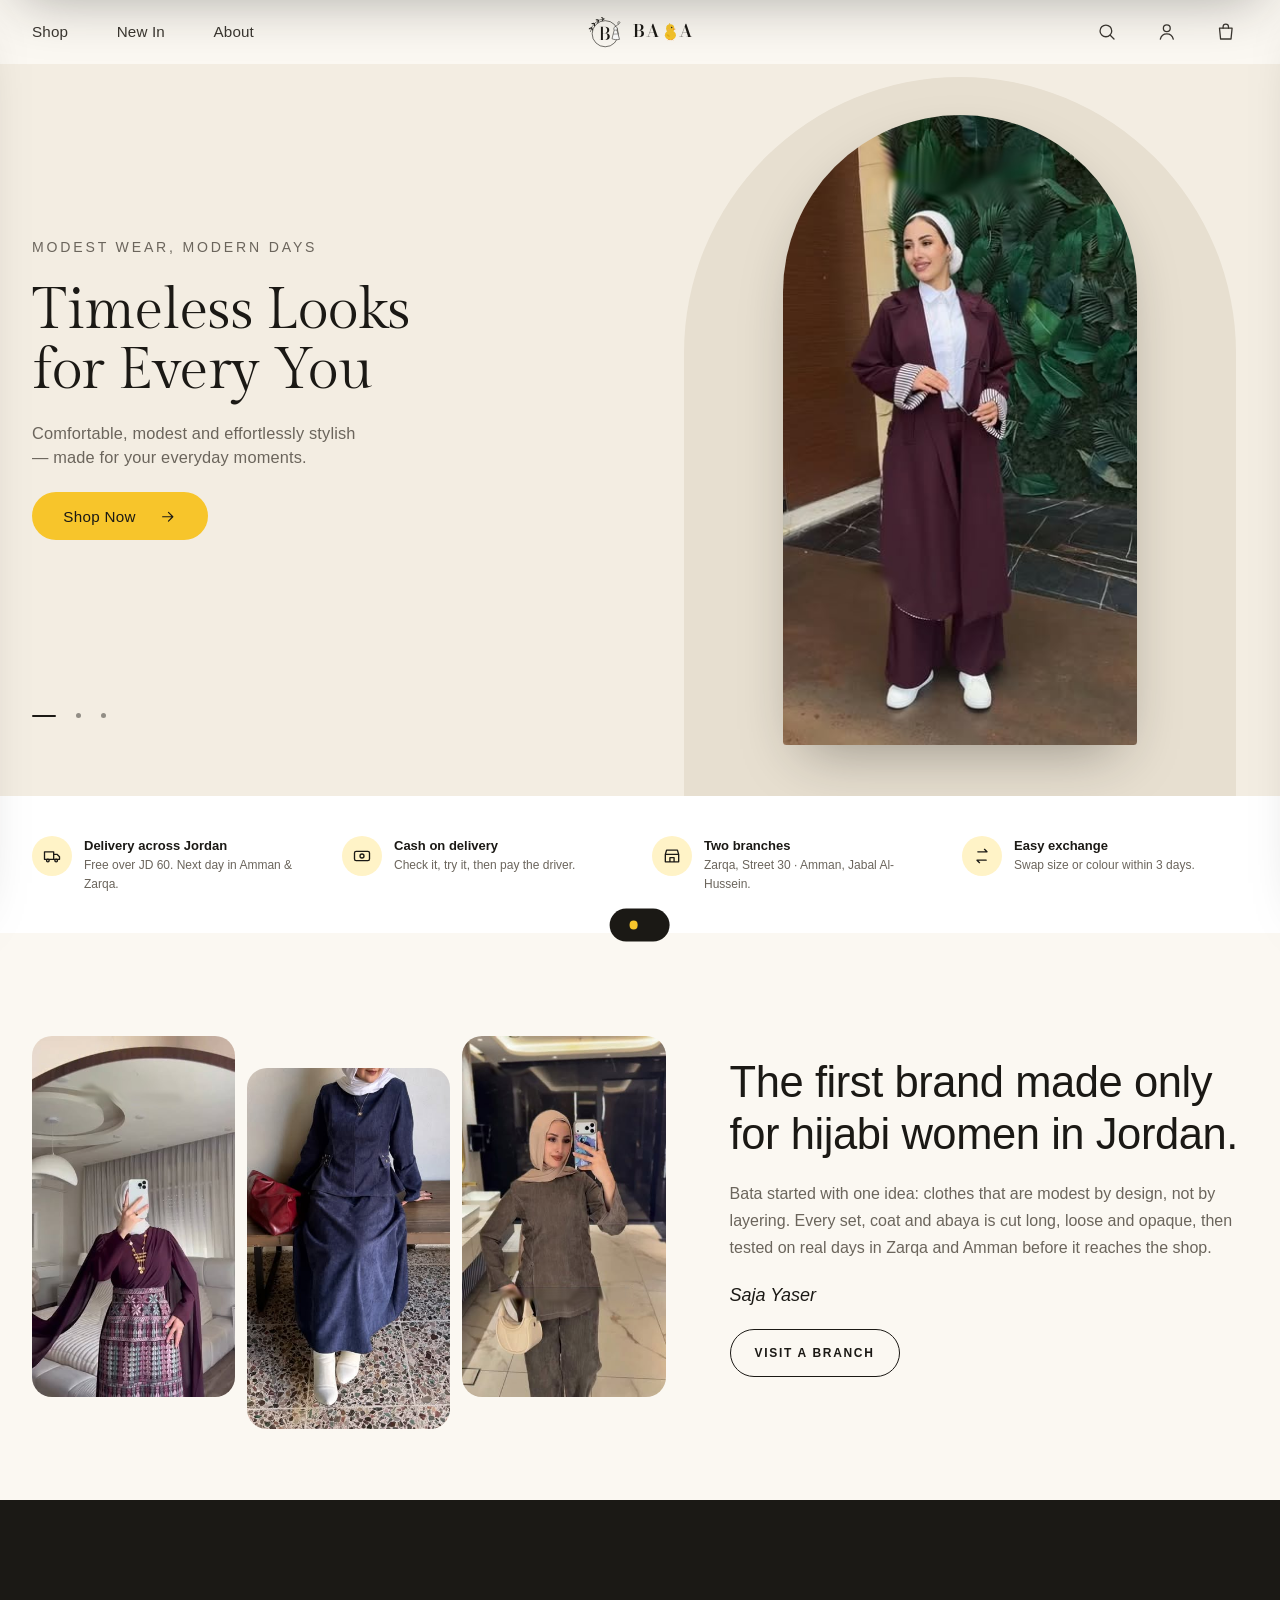
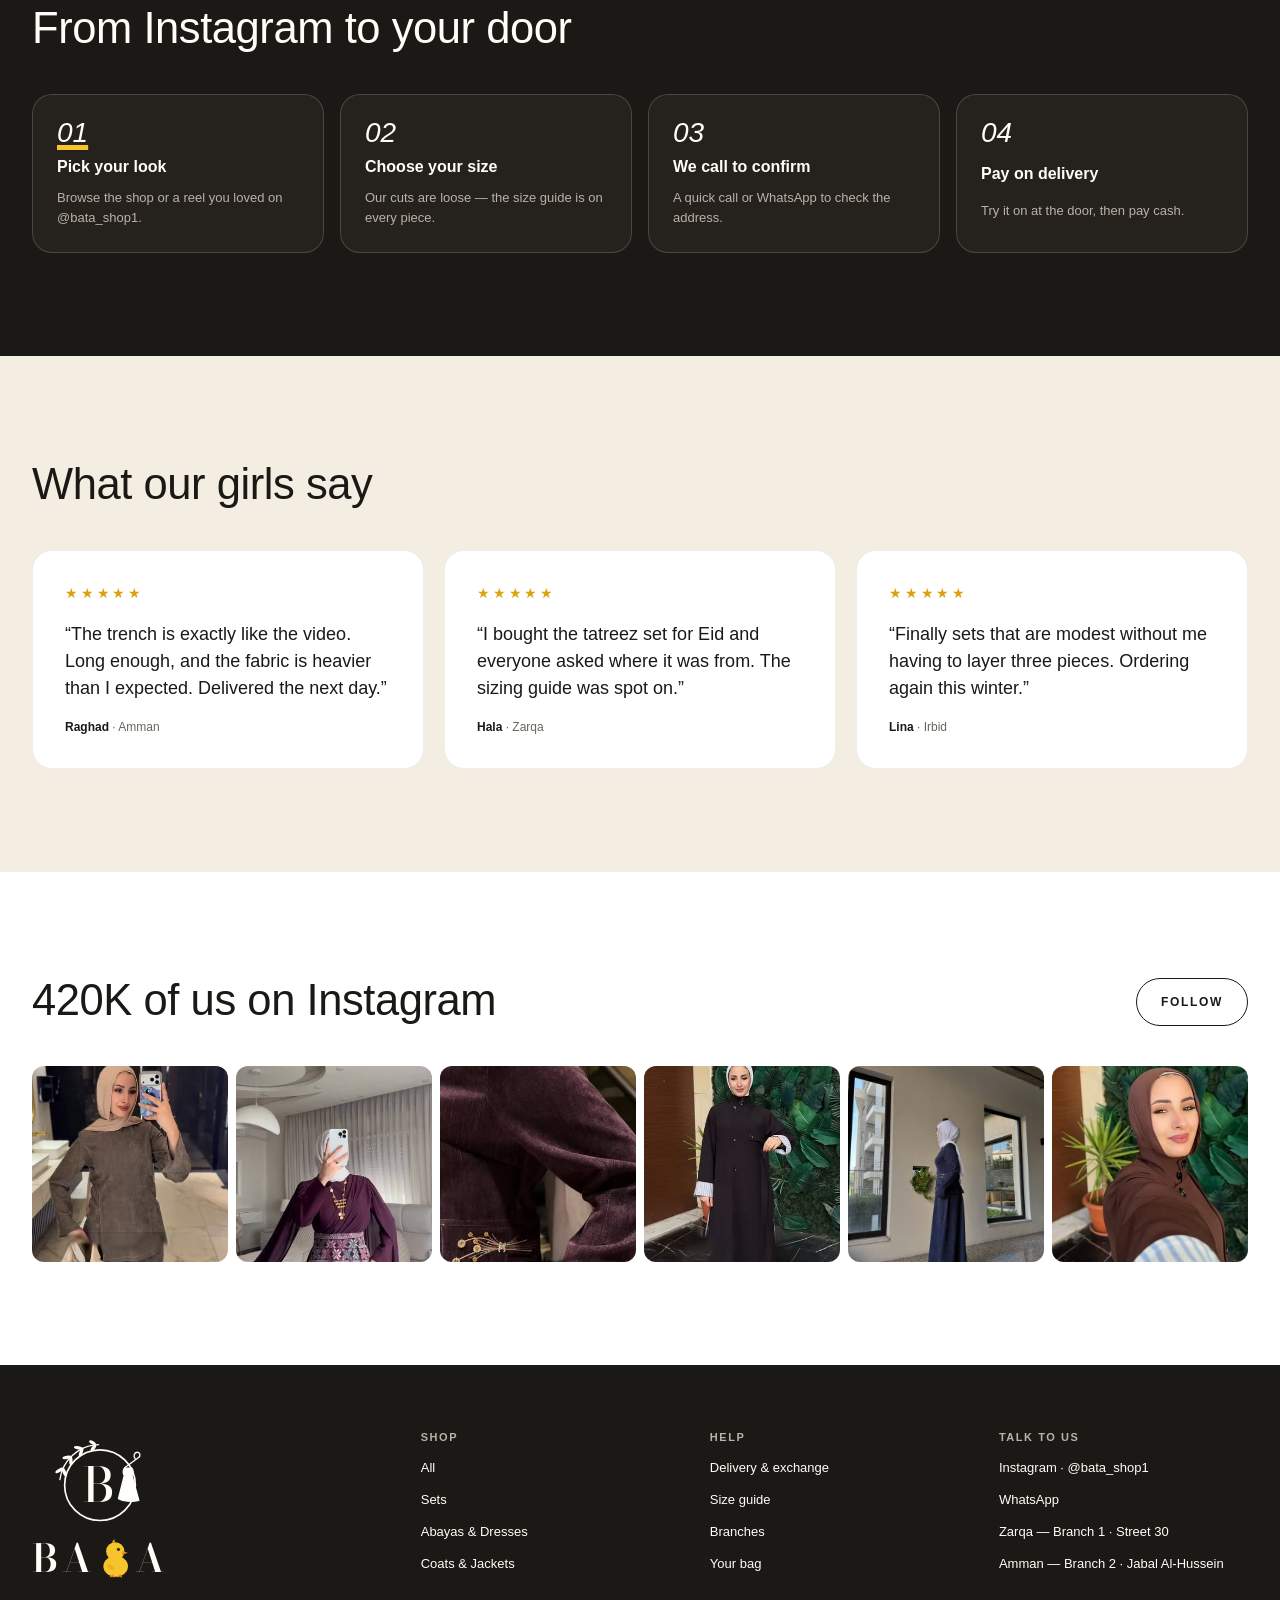
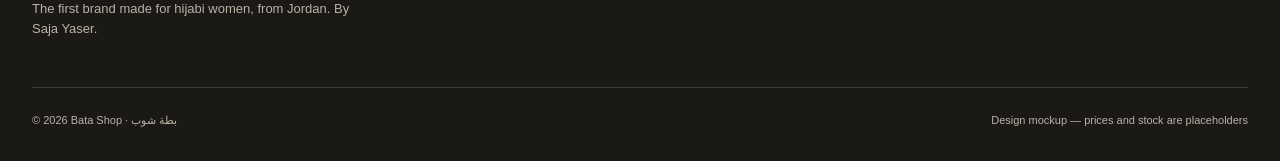
==== index.html @ 6fb64413 "Full-width layout Drop the centred content cap and the wide side padding on the header, hero, trust " ====
<!doctype html>
<html lang="en">
<head>
  <meta charset="utf-8">
  <meta name="viewport" content="width=device-width, initial-scale=1">
  <title>Bata Shop — modest wear for hijabi women</title>
  <meta name="description" content="Bata Shop (بطة شوب) — modest sets, coats and abayas made for hijabi women. Two branches in Zarqa and Amman, delivery across Jordan.">
  <meta name="theme-color" content="#fbf8f2">
  <link rel="icon" href="assets/img/logo-instagram.jpg">
  <link rel="apple-touch-icon" href="assets/img/apple-touch-icon.png">
  <link rel="preconnect" href="https://fonts.googleapis.com">
  <link rel="preconnect" href="https://fonts.gstatic.com" crossorigin>
  <link rel="stylesheet" href="https://fonts.googleapis.com/css2?family=Bodoni+Moda:opsz,wght@6..96,500..600&family=Gilda+Display&display=swap">
  <link rel="stylesheet" href="assets/css/tokens.css?v=17">
  <link rel="stylesheet" href="assets/css/styles.css?v=17">
</head>
<body data-page="home">

  <main id="main">
    <section class="b-hero" aria-roledescription="carousel" aria-label="Featured" data-hero>
      <div class="b-hero__stage">
        <div class="b-hero__arch">
          <div class="b-hero__frame">
            <img class="b-hero__photo is-active" data-photo src="assets/img/products/look-04.jpg" alt="Aubergine suit set with a long blazer and wide trousers" fetchpriority="high">
            <img class="b-hero__photo" data-photo src="assets/img/products/look-10.jpg" alt="Camel trench coat over a white hijab" loading="lazy">
            <img class="b-hero__photo" data-photo src="assets/img/products/look-09.jpg" alt="Black coat with striped cuffs and wide trousers" loading="lazy">
          </div>
        </div>
      </div>
      <div class="b-hero__inner">
        <div class="b-hero__slides">
        <div class="b-hero__slide is-active" data-slide role="group" aria-roledescription="slide" aria-label="1 of 3">
          <p class="b-hero__eyebrow">Modest wear, modern days</p>
          <h1 class="b-hero__title">Timeless Looks<br> for Every You</h1>
          <p class="b-hero__lead">Comfortable, modest and effortlessly stylish<br> — made for your everyday moments.</p>
          <a class="b-hero__cta" href="shop.html">Shop Now <svg class="b-icon" viewBox="0 0 24 24" aria-hidden="true"><path d="M5 12h14M13 6l6 6-6 6"/></svg></a>
        </div>
        <div class="b-hero__slide" data-slide role="group" aria-roledescription="slide" aria-label="2 of 3" aria-hidden="true" inert>
          <p class="b-hero__eyebrow">New this week</p>
          <h2 class="b-hero__title">Coats for the<br> Cooler Days</h2>
          <p class="b-hero__lead">Long trenches and structured coats,<br> cut loose and long over every set.</p>
          <a class="b-hero__cta" href="shop.html?cat=outerwear">Shop Coats <svg class="b-icon" viewBox="0 0 24 24" aria-hidden="true"><path d="M5 12h14M13 6l6 6-6 6"/></svg></a>
        </div>
        <div class="b-hero__slide" data-slide role="group" aria-roledescription="slide" aria-label="3 of 3" aria-hidden="true" inert>
          <p class="b-hero__eyebrow">Zarqa &amp; Amman</p>
          <h2 class="b-hero__title">Try It On<br> in Our Branches</h2>
          <p class="b-hero__lead">Visit us on Street 30 or Jabal Al-Hussein<br> — or order online and pay on delivery.</p>
          <a class="b-hero__cta" href="contact.html">Visit Us <svg class="b-icon" viewBox="0 0 24 24" aria-hidden="true"><path d="M5 12h14M13 6l6 6-6 6"/></svg></a>
        </div>
        </div>
        <div class="b-hero__dots"><button class="b-hero__dot is-active" type="button" data-dot="0" aria-label="Show slide 1" aria-current="true"></button><button class="b-hero__dot" type="button" data-dot="1" aria-label="Show slide 2"></button><button class="b-hero__dot" type="button" data-dot="2" aria-label="Show slide 3"></button></div>
      </div>
    </section>

    <section class="b-trust b-tone--white" aria-label="Why shop with us">
      <div class="b-trust__item"><span class="b-trust__icon"><svg class="b-icon" viewBox="0 0 24 24" aria-hidden="true"><path d="M3 7h11v9H3zM14 10h4l3 3v3h-7"/><circle cx="7" cy="17.5" r="1.6"/><circle cx="17" cy="17.5" r="1.6"/></svg></span><div><p class="b-trust__title">Delivery across Jordan</p><p class="b-trust__text">Free over JD 60. Next day in Amman & Zarqa.</p></div></div>
      <div class="b-trust__item"><span class="b-trust__icon"><svg class="b-icon" viewBox="0 0 24 24" aria-hidden="true"><rect x="3" y="6.5" width="18" height="11" rx="2"/><circle cx="12" cy="12" r="2.4"/></svg></span><div><p class="b-trust__title">Cash on delivery</p><p class="b-trust__text">Check it, try it, then pay the driver.</p></div></div>
      <div class="b-trust__item"><span class="b-trust__icon"><svg class="b-icon" viewBox="0 0 24 24" aria-hidden="true"><path d="M4 10l1.5-5h13L20 10M4 10h16M4 10v9h16v-9M9.5 19v-5h5v5"/></svg></span><div><p class="b-trust__title">Two branches</p><p class="b-trust__text">Zarqa, Street 30 · Amman, Jabal Al-Hussein.</p></div></div>
      <div class="b-trust__item"><span class="b-trust__icon"><svg class="b-icon" viewBox="0 0 24 24" aria-hidden="true"><path d="M7 7h11l-3-3M17 17H6l3 3"/></svg></span><div><p class="b-trust__title">Easy exchange</p><p class="b-trust__text">Swap size or colour within 3 days.</p></div></div>
    </section>

    <section class="b-section b-tone--cream" id="story">
      <div class="b-container b-callout">
        <div class="b-callout__looks">
          <div class="b-callout__look"><img src="assets/img/products/look-03.jpg" alt="Plum tatreez set" loading="lazy"></div>
          <div class="b-callout__look"><img src="assets/img/products/look-08.jpg" alt="Indigo denim set" loading="lazy"></div>
          <div class="b-callout__look"><img src="assets/img/products/look-12.jpg" alt="Taupe corduroy co-ord" loading="lazy"></div>
        </div>
        <div class="b-callout__copy">
          <h2 class="b-title">The first brand made only for hijabi women in Jordan.</h2>
          <p class="b-callout__body">Bata started with one idea: clothes that are modest by design, not by layering. Every set, coat and abaya is cut long, loose and opaque, then tested on real days in Zarqa and Amman before it reaches the shop.</p>
          <p class="b-callout__sign">Saja Yaser</p>
          <a class="b-btn b-btn--ghost" href="contact.html" style="justify-self:start">Visit a branch</a>
        </div>
      </div>
    </section>

    <section class="b-section b-tone--ink" id="order">
      <div class="b-container">
        <div class="b-section-head"><div class="b-section-head__copy"><h2 class="b-title">From Instagram to your door</h2></div></div>
        <ol class="b-steps">
          <li class="b-step"><span class="b-step__title">Pick your look</span><span class="b-step__text">Browse the shop or a reel you loved on @bata_shop1.</span></li>
          <li class="b-step"><span class="b-step__title">Choose your size</span><span class="b-step__text">Our cuts are loose — the size guide is on every piece.</span></li>
          <li class="b-step"><span class="b-step__title">We call to confirm</span><span class="b-step__text">A quick call or WhatsApp to check the address.</span></li>
          <li class="b-step"><span class="b-step__title">Pay on delivery</span><span class="b-step__text">Try it on at the door, then pay cash.</span></li>
        </ol>
      </div>
    </section>

    <section class="b-section b-tone--sand">
      <div class="b-container">
        <div class="b-section-head"><div class="b-section-head__copy"><h2 class="b-title">What our girls say</h2></div></div>
        <div class="b-reviews" data-reviews></div>
      </div>
    </section>

    <section class="b-section b-tone--white">
      <div class="b-container">
        <div class="b-section-head">
          <div class="b-section-head__copy"><h2 class="b-title">420K of us on Instagram</h2></div>
          <a class="b-btn b-btn--ghost" href="https://www.instagram.com/bata_shop1/" target="_blank" rel="noopener">Follow</a>
        </div>
        <div class="b-gram" data-gram></div>
      </div>
    </section>
  </main>

  <script src="assets/js/catalog.js?v=17"></script>
  <script src="assets/js/app.js?v=17"></script>
</body>
</html>
---- assets/css/tokens.css ----
/*
  Bata Shop — design tokens.

  The only file with raw values. Palette taken from the logo: black type on white,
  with the yellow duckling as the one accent. Used 60 / 30 / 10:
  white & warm cream surfaces (60), logo black for type, buttons and brand (30),
  duckling yellow for small accents — badges, the cart count, underlines (10).
*/
:root {
  /* ---------- Color: neutrals ---------- */
  --color-white: #ffffff;
  --color-ink: #1b1915;          /* logo black */
  --color-ink-soft: #3b3731;
  --color-ink-muted: #6b655c;
  --color-on-ink: #fffdf7;

  /* ---------- Color: brand ---------- */
  --color-duck: #f7c52b;         /* the duckling */
  --color-duck-deep: #d9a40c;
  --color-duck-soft: #fff3c7;
  --color-duck-wash: #fffaea;

  /* ---------- Color: surfaces ---------- */
  --color-surface: #ffffff;
  --color-cream: #fbf8f2;
  --color-sand: #f3ede2;
  --color-sand-deep: #e7dfd0;
  --color-scrim: rgb(27 25 21 / 0.45);
  --gradient-glass: linear-gradient(180deg, rgb(255 255 255 / 0.72) 0%, rgb(255 255 255 / 0.52) 100%);
  --color-glass-edge: rgb(255 255 255 / 0.7);

  /* ---------- Color: black bands (the 30), light text on logo black ---------- */
  --dark-bg: #1b1915;
  --dark-ink: #fffdf7;
  --dark-ink-soft: #e9e4da;
  --dark-ink-muted: #b9b2a6;
  --dark-raised: #25221d;
  --dark-line: rgb(255 253 247 / 0.16);
  --dark-line-faint: rgb(255 253 247 / 0.1);
  --dark-line-strong: rgb(255 253 247 / 0.28);

  /* ---------- Color: lines ---------- */
  --color-line: rgb(27 25 21 / 0.12);
  --color-line-faint: rgb(27 25 21 / 0.07);
  --color-line-strong: rgb(27 25 21 / 0.22);

  /* ---------- Color: status ---------- */
  --color-success: #2f6b45;
  --color-danger: #a33a2c;

  /* ---------- Color: shade swatches ---------- */
  --color-shade-beige: #cdb796;
  --color-shade-plum: #5b2740;
  --color-shade-navy: #26304d;
  --color-shade-brown: #5c3a28;
  --color-shade-black: #1d1b1a;
  --color-shade-taupe: #6f6459;

  /* ---------- Typography ---------- */
  --font-body: "Helvetica Neue", Helvetica, Arial, sans-serif;
  --font-display: "Helvetica Neue", Helvetica, Arial, sans-serif;
  --font-logo: "Bodoni Moda", "Didot", Georgia, serif; /* logo lettering only */
  --font-serif: "Gilda Display", "Didot", Georgia, serif; /* hero headline */

  --text-2xs: 0.625rem;
  --text-xs: 0.6875rem;
  --text-sm: 0.75rem;
  --text-md: 0.8125rem;
  --text-base: 0.875rem;
  --text-lg: 1rem;
  --text-xl: 1.125rem;
  --text-2xl: 1.375rem;
  --text-3xl: 1.75rem;
  --text-page: clamp(1.875rem, 3.4vw, 2.75rem);
  --text-hero: clamp(2.75rem, 6.2vw, 5.5rem);

  --tracking-wide: 0.04em;
  --tracking-label: 0.14em;
  --tracking-eyebrow: 0.32em;
  --tracking-brand: 0.12em;

  --leading-tight: 1.05;
  --leading-heading: 1.2;
  --leading-normal: 1.55;
  --leading-relaxed: 1.7;

  /* ---------- Spacing & layout ---------- */
  --space-1: 0.25rem;
  --space-2: 0.5rem;
  --space-3: 0.75rem;
  --space-4: 1rem;
  --space-5: 1.25rem;
  --space-6: 1.5rem;
  --space-8: 2rem;
  --space-10: 2.5rem;
  --space-12: 3rem;
  --space-16: 4rem;
  --space-20: 5rem;
  --gutter: clamp(1rem, 2.5vw, 2.5rem); /* the only side gap: sections run full width */
  --section: clamp(3.5rem, 8vw, 7rem);
  --header-h: clamp(3.75rem, 5vw, 4.5rem);
  --header-float: 0.625rem;

  --container-narrow: 56rem;
  --container-copy: 34rem;
  --drawer-w: 26rem;

  /* ---------- Shape ---------- */
  --radius-sm: 0.375rem;
  --radius-md: 0.75rem;
  --radius-lg: 1.25rem;
  --radius-xl: 1.75rem;
  --radius-arch: 999px 999px 1.25rem 1.25rem;
  --radius-full: 999px;
  --border-thin: 1px;
  --border-thick: 2px;

  /* ---------- Elevation ---------- */
  --shadow-glass: 0 10px 34px -14px rgb(27 25 21 / 0.22), inset 0 1px 0 rgb(255 255 255 / 0.8);
  --shadow-card: 0 18px 40px -24px rgb(27 25 21 / 0.35);
  --shadow-float: 0 24px 60px -20px rgb(27 25 21 / 0.4);
  --blur-glass: 18px;

  /* ---------- Motion ---------- */
  --duration-fast: 150ms;
  --duration-base: 240ms;
  --duration-slow: 520ms;
  --ease-out: cubic-bezier(0.22, 1, 0.36, 1);

  /* ---------- Layers ---------- */
  --z-header: 40;
  --z-drawer: 60;
  --z-toast: 80;
}
---- assets/css/styles.css ----
/*
  Bata Shop — components. Every value comes from tokens.css.
  Class names are prefixed `b-`; state is carried by `is-*` classes or `hidden`.
*/

/* ========== Base ========== */
*,
*::before,
*::after {
  box-sizing: border-box;
}

html {
  -webkit-text-size-adjust: 100%;
  scroll-behavior: smooth;
}

body {
  margin: 0;
  min-height: 100vh;
  display: flex;
  flex-direction: column;
  font-family: var(--font-body);
  font-size: var(--text-base);
  line-height: var(--leading-normal);
  color: var(--color-ink);
  background: var(--color-cream);
  -webkit-font-smoothing: antialiased;
}

body.is-locked {
  overflow: hidden;
}

main {
  flex: 1;
}

img {
  display: block;
  max-width: 100%;
}

a {
  color: inherit;
  text-decoration: none;
}

button,
input,
select,
textarea {
  font: inherit;
  color: inherit;
}

button {
  cursor: pointer;
  background: none;
  border: 0;
  padding: 0;
}

h1,
h2,
h3,
p,
figure,
blockquote {
  margin: 0;
}

ul,
ol {
  margin: 0;
  padding: 0;
  list-style: none;
}

::selection {
  background: var(--color-duck-soft);
}

:focus-visible {
  outline: var(--border-thick) solid var(--color-ink);
  outline-offset: 3px;
  border-radius: var(--radius-sm);
}

[hidden] {
  display: none !important;
}

.b-sr {
  position: absolute;
  width: 1px;
  height: 1px;
  overflow: hidden;
  clip: rect(0 0 0 0);
  white-space: nowrap;
}

.b-skip {
  position: absolute;
  left: var(--space-4);
  top: -4rem;
  z-index: var(--z-toast);
  padding: var(--space-2) var(--space-4);
  background: var(--color-ink);
  color: var(--color-on-ink);
  border-radius: var(--radius-full);
}

.b-skip:focus {
  top: var(--space-4);
}

.b-container {
  width: 100%;
  padding-inline: var(--gutter);
}

.b-section {
  padding-block: var(--section);
}

.b-title {
  font-family: var(--font-display);
  font-size: var(--text-page);
  font-weight: 500;
  line-height: var(--leading-heading);
  letter-spacing: -0.01em;
}

.b-section-head {
  display: flex;
  flex-wrap: wrap;
  align-items: end;
  justify-content: space-between;
  gap: var(--space-4);
  margin-bottom: var(--space-10);
}

.b-section-head__copy {
  display: grid;
  gap: var(--space-3);
}

/* ========== Buttons ========== */
.b-btn {
  display: inline-flex;
  align-items: center;
  justify-content: center;
  gap: var(--space-2);
  min-height: 3rem;
  padding: 0 var(--space-6);
  border: var(--border-thin) solid var(--color-ink);
  border-radius: var(--radius-full);
  font-size: var(--text-sm);
  font-weight: 600;
  letter-spacing: var(--tracking-label);
  text-transform: uppercase;
  transition: background var(--duration-base), color var(--duration-base), transform var(--duration-fast);
}

.b-btn:active {
  transform: translateY(1px);
}

.b-btn--primary {
  background: var(--color-ink);
  color: var(--color-on-ink);
}

.b-btn--primary:hover {
  background: var(--color-ink-soft);
}

.b-btn--ghost {
  background: transparent;
  color: var(--color-ink);
}

.b-btn--ghost:hover {
  background: var(--color-ink);
  color: var(--color-on-ink);
}

.b-btn--duck {
  background: var(--color-duck);
  border-color: var(--color-duck);
  color: var(--color-ink);
}

.b-btn--duck:hover {
  background: var(--color-duck-deep);
  border-color: var(--color-duck-deep);
}

.b-btn--block {
  width: 100%;
}

.b-btn[disabled] {
  opacity: 0.45;
  cursor: not-allowed;
}

.b-icon-btn {
  position: relative;
  display: inline-grid;
  place-items: center;
  width: 2.75rem;
  height: 2.75rem;
  border-radius: var(--radius-full);
  color: var(--color-ink);
  transition: background var(--duration-base);
}

.b-icon-btn:hover {
  background: rgb(27 25 21 / 0.06);
}

.b-icon {
  width: 1.25rem;
  height: 1.25rem;
  fill: none;
  stroke: currentColor;
  stroke-width: 1.6;
  stroke-linecap: round;
  stroke-linejoin: round;
}

.b-count {
  position: absolute;
  top: 0.2rem;
  right: 0.15rem;
  min-width: 1.15rem;
  height: 1.15rem;
  padding: 0 0.3rem;
  display: grid;
  place-items: center;
  border-radius: var(--radius-full);
  background: var(--color-duck);
  color: var(--color-ink);
  font-size: var(--text-2xs);
  font-weight: 700;
  line-height: 1;
}

.b-count[data-count="0"] {
  display: none;
}

.b-text-link {
  font-size: var(--text-sm);
  font-weight: 600;
  letter-spacing: var(--tracking-label);
  text-transform: uppercase;
  background: linear-gradient(var(--color-duck), var(--color-duck)) 0 100% / 100% 0.35em no-repeat;
  transition: background-size var(--duration-base);
}

.b-text-link:hover {
  background-size: 100% 100%;
}

.b-badge {
  display: inline-flex;
  align-items: center;
  padding: 0.3rem 0.65rem;
  border-radius: var(--radius-full);
  background: var(--color-white);
  font-size: var(--text-2xs);
  font-weight: 700;
  letter-spacing: var(--tracking-label);
  text-transform: uppercase;
}

.b-badge--duck {
  background: var(--color-duck);
}

/* ========== Logo ========== */

.b-brand__duck {
  width: 0.95em;
  height: 1.1em;
  margin-inline: 0.04em;
}

/* Full stacked logo (footer, about) */
.b-logo-full {
  display: grid;
  justify-items: center;
  gap: var(--space-1);
  color: var(--color-ink);
}

.b-logo-full__mark {
  width: 6.5rem;
  height: 6.5rem;
}

.b-logo-full__name {
  display: inline-flex;
  align-items: center;
  font-family: var(--font-logo);
  font-size: 2.4rem;
  font-weight: 600;
  letter-spacing: var(--tracking-brand);
  line-height: 1;
}

/* ========== Header: nav left, logo centred, tools right ========== */
.b-header {
  position: sticky;
  top: 0;
  z-index: var(--z-header);
  height: var(--header-h);
  background: var(--color-cream);
}

.b-header__bar {
  display: grid;
  grid-template-columns: 1fr auto 1fr;
  align-items: center;
  height: 100%;
  padding-inline: var(--gutter);
}

.b-header__menu {
  justify-self: start;
}

.b-header__nav {
  display: none;
}

.b-header__link {
  position: relative;
  padding-block: var(--space-2);
  font-size: clamp(0.95rem, 1.1vw, 1.0625rem);
  letter-spacing: 0.01em;
  color: var(--color-ink-soft);
}

.b-header__link::after {
  content: "";
  position: absolute;
  inset: auto 0 0;
  height: var(--border-thin);
  background: currentColor;
  transform: scaleX(0);
  transform-origin: left;
  transition: transform var(--duration-base) var(--ease-out);
}

.b-header__link:hover::after,
.b-header__link[aria-current="page"]::after {
  transform: scaleX(1);
}

.b-header__logo {
  justify-self: center;
  border-radius: var(--radius-md);
}

.b-header__tools {
  display: flex;
  align-items: center;
  justify-self: end;
  gap: clamp(0rem, 1.2vw, 1.25rem);
  color: var(--color-ink-soft);
}

.b-header__tools .b-icon-btn {
  color: inherit;
}

.b-header__tools .b-icon {
  width: 1.35rem;
  height: 1.35rem;
  stroke-width: 1.45;
}

.b-header__account {
  display: none;
}

/* Their logo, centred: monogram beside the wordmark so the bar stays slim */
.b-header__logo .b-logo-full,
.b-menu-logo .b-logo-full {
  grid-auto-flow: column;
  align-items: center;
  gap: var(--space-2);
}

.b-header__logo .b-logo-full__mark {
  width: clamp(2.25rem, 3vw, 2.75rem);
  height: clamp(2.25rem, 3vw, 2.75rem);
}

.b-header__logo .b-logo-full__name {
  font-size: clamp(1rem, 1.35vw, 1.25rem);
}

.b-menu-logo .b-logo-full__mark {
  width: 2.25rem;
  height: 2.25rem;
}

.b-menu-logo .b-logo-full__name {
  font-size: 1rem;
}

@media (min-width: 30rem) {
  .b-header__account {
    display: inline-grid;
  }
}

@media (min-width: 64rem) {
  .b-header__menu {
    display: none;
  }

  .b-header__nav {
    display: flex;
    justify-self: start;
    gap: clamp(2rem, 3.8vw, 3.75rem);
  }
}

/* ========== Drawers & dialogs ========== */
.b-scrim {
  position: fixed;
  inset: 0;
  z-index: var(--z-drawer);
  background: var(--color-scrim);
  opacity: 0;
  pointer-events: none;
  transition: opacity var(--duration-base);
}

.b-scrim.is-open {
  opacity: 1;
  pointer-events: auto;
}

.b-drawer {
  position: fixed;
  top: 0;
  bottom: 0;
  right: 0;
  z-index: var(--z-drawer);
  display: flex;
  flex-direction: column;
  width: min(var(--drawer-w), 100%);
  background: var(--color-surface);
  box-shadow: var(--shadow-float);
  transform: translateX(105%);
  transition: transform var(--duration-slow) var(--ease-out);
}

.b-drawer--left {
  right: auto;
  left: 0;
  transform: translateX(-105%);
}

.b-drawer.is-open {
  transform: none;
}

.b-drawer__head {
  display: flex;
  align-items: center;
  justify-content: space-between;
  padding: var(--space-4) var(--space-5);
  border-bottom: var(--border-thin) solid var(--color-line);
}

.b-drawer__title {
  font-family: var(--font-display);
  font-size: var(--text-xl);
  font-weight: 500;
}

.b-drawer__body {
  flex: 1;
  overflow-y: auto;
  padding: var(--space-5);
}

.b-drawer__foot {
  display: grid;
  gap: var(--space-3);
  padding: var(--space-5);
  border-top: var(--border-thin) solid var(--color-line);
  background: var(--color-cream);
}

.b-menu-links {
  display: grid;
  gap: var(--space-1);
}

.b-menu-links a {
  display: flex;
  justify-content: space-between;
  align-items: center;
  padding: var(--space-4) 0;
  border-bottom: var(--border-thin) solid var(--color-line-faint);
  font-family: var(--font-display);
  font-size: var(--text-2xl);
}

.b-menu-links a[aria-current="page"] {
  text-decoration: underline;
  text-decoration-color: var(--color-duck);
  text-decoration-thickness: 0.2em;
  text-underline-offset: 0.2em;
}

.b-search {
  position: fixed;
  inset: 0 0 auto;
  z-index: var(--z-drawer);
  padding: var(--space-6) var(--gutter) var(--space-8);
  background: var(--color-surface);
  box-shadow: var(--shadow-float);
  transform: translateY(-105%);
  transition: transform var(--duration-slow) var(--ease-out);
}

.b-search.is-open {
  transform: none;
}

.b-search__inner {
  max-width: var(--container-narrow);
  margin-inline: auto;
  display: grid;
  gap: var(--space-5);
}

.b-search__row {
  display: flex;
  align-items: center;
  gap: var(--space-3);
  border-bottom: var(--border-thick) solid var(--color-ink);
}

.b-search__input {
  flex: 1;
  min-width: 0;
  padding: var(--space-3) 0;
  border: 0;
  background: transparent;
  font-family: var(--font-display);
  font-size: var(--text-2xl);
  outline: none;
}

.b-search__results {
  display: grid;
  gap: var(--space-2);
}

.b-search__hit {
  display: flex;
  align-items: center;
  gap: var(--space-3);
  padding: var(--space-2);
  border-radius: var(--radius-md);
}

.b-search__hit:hover {
  background: var(--color-cream);
}

.b-search__hit img {
  width: 3rem;
  height: 4rem;
  object-fit: cover;
  border-radius: var(--radius-sm);
}

.b-search__hint {
  display: flex;
  flex-wrap: wrap;
  gap: var(--space-2);
  color: var(--color-ink-muted);
  font-size: var(--text-sm);
}

.b-chip {
  padding: var(--space-1) var(--space-3);
  border: var(--border-thin) solid var(--color-line-strong);
  border-radius: var(--radius-full);
  font-size: var(--text-sm);
  color: var(--color-ink);
}

.b-chip:hover {
  border-color: var(--color-ink);
}

.b-modal {
  position: fixed;
  inset: 0;
  z-index: var(--z-drawer);
  display: grid;
  place-items: center;
  padding: var(--gutter);
  pointer-events: none;
  opacity: 0;
  transition: opacity var(--duration-base);
}

.b-modal.is-open {
  opacity: 1;
  pointer-events: auto;
}

.b-modal__panel {
  position: relative;
  width: min(36rem, 100%);
  max-height: 85vh;
  overflow-y: auto;
  padding: var(--space-8);
  border-radius: var(--radius-lg);
  background: var(--color-surface);
  box-shadow: var(--shadow-float);
}

.b-modal__close {
  position: absolute;
  top: var(--space-3);
  right: var(--space-3);
}

/* ========== Toast ========== */
.b-toast {
  position: fixed;
  left: 50%;
  bottom: var(--space-6);
  z-index: var(--z-toast);
  display: flex;
  align-items: center;
  gap: var(--space-3);
  padding: var(--space-3) var(--space-5);
  border-radius: var(--radius-full);
  background: var(--color-ink);
  color: var(--color-on-ink);
  font-size: var(--text-md);
  box-shadow: var(--shadow-float);
  transform: translate(-50%, 200%);
  transition: transform var(--duration-slow) var(--ease-out);
}

.b-toast.is-visible {
  transform: translate(-50%, 0);
}

.b-toast__dot {
  width: 0.55rem;
  height: 0.55rem;
  border-radius: var(--radius-full);
  background: var(--color-duck);
}

.b-toast a {
  text-decoration: underline;
  text-underline-offset: 0.2em;
}

/* ========== Hero: full-bleed photo, copy on the left, slide dots ========== */
.b-hero {
  position: relative;
  display: grid;
  grid-template-columns: 1fr 1fr;
  height: max(34rem, min(57.2vw, calc(100svh - var(--header-h))));
  overflow: hidden;
  background: var(--color-sand);
}

/* Their own look, standing in an arch with a deeper niche behind it */
.b-hero__stage {
  grid-area: 1 / 2;
  display: grid;
  place-items: center;
  padding-block: clamp(2rem, 4vw, 4rem);
}

.b-hero__arch {
  position: relative;
  height: min(100%, 44rem);
  aspect-ratio: 9 / 16;
}

.b-hero__arch::before {
  content: "";
  position: absolute;
  inset: -6% -28% -12%;
  border-radius: var(--radius-arch);
  background: var(--color-sand-deep);
}

.b-hero__frame {
  position: relative;
  height: 100%;
  border-radius: var(--radius-arch);
  overflow: hidden;
  box-shadow: var(--shadow-float);
}

.b-hero__photo {
  position: absolute;
  inset: 0;
  width: 100%;
  height: 100%;
  object-fit: cover;
  opacity: 0;
  transition: opacity var(--duration-slow) var(--ease-out);
}

.b-hero__photo.is-active {
  opacity: 1;
}

.b-hero__inner {
  grid-area: 1 / 1;
  position: relative;
  display: flex;
  flex-direction: column;
  justify-content: center;
  height: 100%;
  padding: 0 var(--gutter) 6.5vw;
}

.b-hero__slides {
  display: grid;
}

.b-hero__slide {
  grid-area: 1 / 1;
  display: grid;
  justify-items: start;
  opacity: 0;
  transform: translateY(0.75rem);
  pointer-events: none;
  transition: opacity var(--duration-slow) var(--ease-out), transform var(--duration-slow) var(--ease-out);
}

.b-hero__slide.is-active {
  opacity: 1;
  transform: none;
  pointer-events: auto;
}

.b-hero__eyebrow {
  font-size: clamp(0.72rem, 1.1vw, 1.05rem);
  letter-spacing: 0.2em;
  text-transform: uppercase;
  color: var(--color-ink-muted);
}

.b-hero__title {
  margin-top: clamp(0.9rem, 1.8vw, 1.75rem);
  font-family: var(--font-serif);
  font-size: clamp(2.4rem, 4.46vw, 4.5rem);
  font-weight: 400;
  line-height: 1.04;
  letter-spacing: -0.005em;
  color: var(--color-ink);
}

.b-hero__lead {
  margin-top: clamp(0.9rem, 1.7vw, 1.6rem);
  font-size: clamp(0.95rem, 1.28vw, 1.25rem);
  line-height: 1.45;
  letter-spacing: 0.01em;
  color: var(--color-ink-muted);
}

.b-hero__cta {
  display: inline-flex;
  align-items: center;
  gap: clamp(1rem, 1.8vw, 1.75rem);
  height: clamp(3rem, 3.5vw, 3.4rem);
  margin-top: clamp(1.25rem, 1.8vw, 1.75rem);
  padding-inline: clamp(1.5rem, 2.45vw, 2.4rem);
  border-radius: var(--radius-full);
  background: var(--color-duck);
  color: var(--color-ink);
  font-size: clamp(0.95rem, 1.17vw, 1.15rem);
  font-weight: 500;
  letter-spacing: 0.02em;
  transition: background var(--duration-base);
}

.b-hero__cta:hover {
  background: var(--color-duck-deep);
}

.b-hero__cta .b-icon {
  width: 1.15em;
  height: 1.15em;
  transition: transform var(--duration-base) var(--ease-out);
}

.b-hero__cta:hover .b-icon {
  transform: translateX(0.2rem);
}

.b-hero__dots {
  position: absolute;
  left: var(--gutter);
  bottom: clamp(1.25rem, 5.2vw, 5rem);
  display: flex;
  align-items: center;
  gap: var(--space-1);
  margin-left: -0.5rem;
}

.b-hero__dot {
  display: grid;
  place-items: center;
  height: 1.75rem;
  padding: 0 0.5rem;
}

.b-hero__dot::after {
  content: "";
  width: 0.3rem;
  height: 0.3rem;
  border-radius: var(--radius-full);
  background: var(--color-ink);
  opacity: 0.45;
  transition: opacity var(--duration-base);
}

.b-hero__dot.is-active::after {
  width: 1.5rem;
  height: 0.125rem;
  opacity: 1;
}

@media (max-width: 47.99rem) {
  .b-hero {
    grid-template-columns: 1fr;
    height: auto;
  }

  .b-hero__inner {
    height: auto;
    padding: var(--space-8) var(--gutter) var(--space-6);
  }

  .b-hero__stage {
    grid-area: 2 / 1;
    padding: var(--space-4) var(--gutter) var(--space-12);
  }

  .b-hero__arch {
    height: auto;
    width: min(68%, 18rem);
  }

  .b-hero br {
    display: none;
  }

  .b-hero__dots {
    position: static;
    margin-top: var(--space-4);
  }
}

/* ========== Section tones: 60 / 30 / 10 ==========
   Bands alternate between the light neutrals (white, cream, sand: the 60) and the
   logo black (the 30), so each section's start and end is obvious. Yellow stays an accent (10). */
.b-tone--white { background: var(--color-surface); }
.b-tone--cream { background: var(--color-cream); }
.b-tone--sand { background: var(--color-sand); }

/* Black band: re-point the ink tokens so everything inside flips to light-on-dark */
.b-tone--ink,
.b-footer {
  --color-ink: var(--dark-ink);
  --color-ink-soft: var(--dark-ink-soft);
  --color-ink-muted: var(--dark-ink-muted);
  --color-on-ink: var(--dark-bg);
  --color-cream: var(--dark-raised);
  --color-line: var(--dark-line);
  --color-line-faint: var(--dark-line-faint);
  --color-line-strong: var(--dark-line-strong);
  background: var(--dark-bg);
  color: var(--color-ink);
}

[id] {
  scroll-margin-top: var(--header-h);
}

.b-pdp-band {
  padding-bottom: var(--section);
}

/* ========== Trust strip ========== */
.b-trust {
  display: grid;
  grid-template-columns: repeat(auto-fit, minmax(13rem, 1fr));
  gap: var(--space-6);
  padding-block: var(--space-10);
  padding-inline: var(--gutter);
}

.b-trust__item {
  display: flex;
  align-items: flex-start;
  gap: var(--space-3);
}

.b-trust__icon {
  display: grid;
  place-items: center;
  flex: none;
  width: 2.5rem;
  height: 2.5rem;
  border-radius: var(--radius-full);
  background: var(--color-duck-soft);
}

.b-trust__title {
  font-size: var(--text-md);
  font-weight: 600;
}

.b-trust__text {
  font-size: var(--text-sm);
  color: var(--color-ink-muted);
}

/* ========== Category tiles ========== */
.b-cats {
  display: grid;
  gap: var(--space-5);
}

.b-cat {
  position: relative;
  display: block;
  aspect-ratio: 4 / 5;
  border-radius: var(--radius-lg);
  overflow: hidden;
  background: var(--color-sand);
}

.b-cat img {
  width: 100%;
  height: 100%;
  object-fit: cover;
  transition: transform var(--duration-slow) var(--ease-out);
}

.b-cat::after {
  content: "";
  position: absolute;
  inset: 45% 0 0;
  background: linear-gradient(transparent, rgb(27 25 21 / 0.65));
}

.b-cat:hover img {
  transform: scale(1.04);
}

.b-cat__label {
  position: absolute;
  left: var(--space-5);
  right: var(--space-5);
  bottom: var(--space-5);
  z-index: 1;
  display: flex;
  justify-content: space-between;
  align-items: end;
  color: var(--color-on-ink);
}

.b-cat__name {
  font-family: var(--font-display);
  font-size: var(--text-3xl);
  line-height: 1.1;
}

.b-cat__count {
  font-size: var(--text-xs);
  letter-spacing: var(--tracking-label);
  text-transform: uppercase;
}

@media (min-width: 48rem) {
  .b-cats {
    grid-template-columns: repeat(3, 1fr);
  }

  .b-cat:nth-child(2) {
    margin-top: var(--space-12);
  }
}

/* ========== Product grid & card ========== */
.b-grid {
  display: grid;
  grid-template-columns: repeat(2, 1fr);
  gap: var(--space-8) var(--space-3);
}

@media (min-width: 48rem) {
  .b-grid {
    grid-template-columns: repeat(3, 1fr);
    gap: var(--space-10) var(--space-5);
  }
}

@media (min-width: 60rem) {
  .b-grid--4 {
    grid-template-columns: repeat(4, 1fr);
  }
}

.b-card {
  position: relative;
  display: grid;
  gap: var(--space-3);
}

.b-card__media {
  position: relative;
  display: block;
  aspect-ratio: 3 / 4;
  border-radius: var(--radius-lg);
  overflow: hidden;
  background: var(--color-sand);
}

.b-card__media img {
  width: 100%;
  height: 100%;
  object-fit: cover;
  object-position: center 30%;
  transition: transform var(--duration-slow) var(--ease-out);
}

.b-card:hover .b-card__media img {
  transform: scale(1.05);
}

.b-card__badge {
  position: absolute;
  top: var(--space-3);
  left: var(--space-3);
}

.b-card__quick {
  position: absolute;
  left: var(--space-3);
  right: var(--space-3);
  bottom: var(--space-3);
  min-height: 2.6rem;
  background: rgb(255 255 255 / 0.94);
  border-color: transparent;
  opacity: 0;
  transform: translateY(0.5rem);
  transition: opacity var(--duration-base), transform var(--duration-base) var(--ease-out), background var(--duration-base);
}

.b-card__quick:hover {
  background: var(--color-duck);
}

.b-card:hover .b-card__quick,
.b-card__quick:focus-visible {
  opacity: 1;
  transform: none;
}

@media (hover: none) {
  .b-card__quick {
    display: none;
  }
}

.b-card__info {
  display: flex;
  justify-content: space-between;
  gap: var(--space-3);
}

.b-card__name {
  font-size: var(--text-md);
  font-weight: 600;
}

.b-card__price {
  font-size: var(--text-md);
  font-weight: 600;
  white-space: nowrap;
}

.b-card__swatch {
  display: inline-block;
  width: 0.7rem;
  height: 0.7rem;
  margin-right: var(--space-1);
  border-radius: var(--radius-full);
  vertical-align: -0.05rem;
  box-shadow: inset 0 0 0 1px rgb(0 0 0 / 0.1);
}

/* ========== Swatches ========== */
.b-swatch {
  background: var(--color-sand-deep);
}

.b-swatch[data-shade="beige"] { background: var(--color-shade-beige); }
.b-swatch[data-shade="plum"] { background: var(--color-shade-plum); }
.b-swatch[data-shade="navy"] { background: var(--color-shade-navy); }
.b-swatch[data-shade="brown"] { background: var(--color-shade-brown); }
.b-swatch[data-shade="black"] { background: var(--color-shade-black); }
.b-swatch[data-shade="taupe"] { background: var(--color-shade-taupe); }

/* ========== Callout (about) ========== */
.b-callout {
  display: grid;
  gap: var(--space-10);
  align-items: center;
}

.b-callout__looks {
  display: grid;
  grid-template-columns: repeat(3, 1fr);
  gap: var(--space-3);
}

.b-callout__look {
  aspect-ratio: 9 / 16;
  border-radius: var(--radius-lg);
  overflow: hidden;
  background: var(--color-sand);
}

.b-callout__look:nth-child(2) {
  transform: translateY(var(--space-8));
}

.b-callout__look img {
  width: 100%;
  height: 100%;
  object-fit: cover;
}

.b-callout__copy {
  display: grid;
  gap: var(--space-5);
  max-width: var(--container-copy);
}

.b-callout__body {
  font-size: var(--text-lg);
  line-height: var(--leading-relaxed);
  color: var(--color-ink-muted);
}

.b-callout__sign {
  font-size: var(--text-xl);
  font-style: italic;
  font-weight: 500;
}

@media (min-width: 56rem) {
  .b-callout {
    grid-template-columns: 1.1fr 0.9fr;
    gap: var(--space-16);
  }
}

/* ========== How to order ========== */

.b-steps {
  display: grid;
  gap: var(--space-4);
  counter-reset: step;
}

.b-step {
  position: relative;
  display: grid;
  gap: var(--space-2);
  padding: var(--space-6);
  border: var(--border-thin) solid var(--color-line);
  border-radius: var(--radius-lg);
  background: var(--color-cream);
  counter-increment: step;
}

.b-step::before {
  content: counter(step, decimal-leading-zero);
  font-family: var(--font-display);
  font-size: var(--text-3xl);
  font-style: italic;
  line-height: 1;
}

.b-step:first-child::before {
  text-decoration: underline;
  text-decoration-color: var(--color-duck);
  text-decoration-thickness: 0.18em;
  text-underline-offset: 0.12em;
}

.b-step__title {
  font-size: var(--text-lg);
  font-weight: 600;
}

.b-step__text {
  font-size: var(--text-md);
  color: var(--color-ink-muted);
}

@media (min-width: 48rem) {
  .b-steps {
    grid-template-columns: repeat(4, 1fr);
  }
}

/* ========== Reviews ========== */
.b-reviews {
  display: grid;
  gap: var(--space-5);
}

.b-review {
  display: grid;
  gap: var(--space-4);
  align-content: start;
  padding: var(--space-8);
  border-radius: var(--radius-lg);
  background: var(--color-surface);
  border: var(--border-thin) solid var(--color-line-faint);
}

.b-review__stars {
  letter-spacing: 0.2em;
  color: var(--color-duck-deep);
}

.b-review__text {
  font-family: var(--font-display);
  font-size: var(--text-xl);
  line-height: 1.5;
}

.b-review__who {
  font-size: var(--text-sm);
  color: var(--color-ink-muted);
}

.b-review__who strong {
  color: var(--color-ink);
}

@media (min-width: 48rem) {
  .b-reviews {
    grid-template-columns: repeat(3, 1fr);
  }
}

/* ========== Instagram strip ========== */
.b-gram {
  display: grid;
  grid-template-columns: repeat(3, 1fr);
  gap: var(--space-2);
}

.b-gram a {
  position: relative;
  aspect-ratio: 1;
  overflow: hidden;
  border-radius: var(--radius-md);
  background: var(--color-sand);
}

.b-gram img {
  width: 100%;
  height: 100%;
  object-fit: cover;
  transition: transform var(--duration-slow) var(--ease-out), opacity var(--duration-base);
}

.b-gram a:hover img {
  transform: scale(1.06);
  opacity: 0.85;
}

@media (min-width: 48rem) {
  .b-gram {
    grid-template-columns: repeat(6, 1fr);
  }
}

/* ========== Footer ========== */
.b-footer {
  padding: var(--space-16) var(--gutter) var(--space-8);
}

.b-footer__grid {
  display: grid;
  gap: var(--space-10);
}

.b-footer__brand {
  display: grid;
  justify-items: start;
  gap: var(--space-5);
}

.b-footer__brand .b-logo-full {
  justify-items: center;
}

.b-footer__note {
  max-width: 20rem;
  font-size: var(--text-md);
  color: var(--color-ink-muted);
}

.b-footer__col {
  display: grid;
  align-content: start;
  gap: var(--space-3);
  font-size: var(--text-md);
}

.b-footer__heading {
  font-size: var(--text-xs);
  font-weight: 700;
  letter-spacing: var(--tracking-label);
  text-transform: uppercase;
  color: var(--color-ink-muted);
}

.b-footer__col a:hover {
  text-decoration: underline;
  text-decoration-color: var(--color-duck);
  text-decoration-thickness: 0.2em;
  text-underline-offset: 0.25em;
}

.b-footer__base {
  display: flex;
  flex-wrap: wrap;
  justify-content: space-between;
  gap: var(--space-3);
  margin-top: var(--space-12);
  padding-top: var(--space-6);
  border-top: var(--border-thin) solid var(--color-line);
  font-size: var(--text-xs);
  color: var(--color-ink-muted);
}

@media (min-width: 56rem) {
  .b-footer__grid {
    grid-template-columns: 1.4fr repeat(3, 1fr);
  }
}

/* ========== Page heading ========== */
.b-page-head {
  display: grid;
  justify-items: center;
  gap: var(--space-3);
  padding: var(--space-12) var(--gutter) var(--space-8);
  text-align: center;
}

.b-page-head__lead {
  max-width: 32rem;
  color: var(--color-ink-muted);
}

.b-crumbs {
  display: flex;
  flex-wrap: wrap;
  gap: var(--space-2);
  font-size: var(--text-xs);
  color: var(--color-ink-muted);
}

.b-crumbs a:hover {
  color: var(--color-ink);
}

/* ========== Shop ========== */
.b-tabs {
  display: flex;
  justify-content: safe center;
  gap: var(--space-2);
  overflow-x: auto;
  padding-bottom: var(--space-2);
  scrollbar-width: none;
}

.b-tab {
  flex: none;
  padding: var(--space-2) var(--space-5);
  border: var(--border-thin) solid var(--color-line-strong);
  border-radius: var(--radius-full);
  font-size: var(--text-sm);
  font-weight: 500;
  transition: background var(--duration-base), color var(--duration-base), border-color var(--duration-base);
}

.b-tab:hover {
  border-color: var(--color-ink);
}

.b-tab.is-active {
  background: var(--color-ink);
  border-color: var(--color-ink);
  color: var(--color-on-ink);
}

.b-toolbar {
  display: grid;
  gap: var(--space-4);
  margin-block: var(--space-8) var(--space-10);
  padding-block: var(--space-4);
  border-block: var(--border-thin) solid var(--color-line);
}

.b-toolbar__shades {
  display: flex;
  flex-wrap: wrap;
  align-items: center;
  gap: var(--space-2);
}

.b-toolbar__label {
  margin-right: var(--space-2);
  font-size: var(--text-xs);
  font-weight: 600;
  letter-spacing: var(--tracking-label);
  text-transform: uppercase;
  color: var(--color-ink-muted);
}

.b-shade-btn {
  display: inline-flex;
  align-items: center;
  gap: var(--space-2);
  padding: var(--space-1) var(--space-3) var(--space-1) var(--space-1);
  border: var(--border-thin) solid transparent;
  border-radius: var(--radius-full);
  font-size: var(--text-sm);
  transition: border-color var(--duration-base);
}

.b-shade-btn:hover {
  border-color: var(--color-line-strong);
}

.b-shade-btn.is-active {
  border-color: var(--color-ink);
}

.b-shade-btn .b-swatch {
  width: 1.4rem;
  height: 1.4rem;
  border-radius: var(--radius-full);
  box-shadow: inset 0 0 0 1px rgb(0 0 0 / 0.1);
}

.b-toolbar__row {
  display: flex;
  flex-wrap: wrap;
  align-items: center;
  justify-content: space-between;
  gap: var(--space-3);
}

.b-toolbar__count {
  font-size: var(--text-sm);
  color: var(--color-ink-muted);
}

.b-toolbar__controls {
  display: flex;
  flex-wrap: wrap;
  gap: var(--space-2);
}

@media (min-width: 64rem) {
  .b-toolbar {
    grid-template-columns: 1fr auto;
    align-items: center;
  }
}

/* ========== Form controls ========== */
.b-input,
.b-select,
.b-textarea {
  width: 100%;
  min-height: 2.9rem;
  padding: 0 var(--space-4);
  border: var(--border-thin) solid var(--color-line-strong);
  border-radius: var(--radius-md);
  background: var(--color-surface);
  font-size: var(--text-base);
  transition: border-color var(--duration-base), box-shadow var(--duration-base);
}

.b-textarea {
  min-height: 6rem;
  padding: var(--space-3) var(--space-4);
  resize: vertical;
}

.b-select {
  appearance: none;
  padding-right: var(--space-10);
  background-image: url("data:image/svg+xml,%3Csvg xmlns='http://www.w3.org/2000/svg' width='12' height='8' fill='none' stroke='%231b1915' stroke-width='1.6'%3E%3Cpath d='M1 1.5l5 5 5-5'/%3E%3C/svg%3E");
  background-repeat: no-repeat;
  background-position: right var(--space-4) center;
}

.b-input:focus,
.b-select:focus,
.b-textarea:focus {
  outline: none;
  border-color: var(--color-ink);
  box-shadow: 0 0 0 3px var(--color-duck-soft);
}

.b-input--pill,
.b-select--pill {
  min-height: 2.6rem;
  border-radius: var(--radius-full);
  font-size: var(--text-sm);
}

.b-input.is-invalid,
.b-select.is-invalid {
  border-color: var(--color-danger);
}

.b-field {
  display: grid;
  gap: var(--space-2);
}

.b-field__label {
  font-size: var(--text-xs);
  font-weight: 600;
  letter-spacing: var(--tracking-wide);
}

.b-field__error {
  font-size: var(--text-xs);
  color: var(--color-danger);
}

.b-field__group {
  display: flex;
}

.b-field__prefix {
  display: grid;
  place-items: center;
  padding: 0 var(--space-3);
  border: var(--border-thin) solid var(--color-line-strong);
  border-right: 0;
  border-radius: var(--radius-md) 0 0 var(--radius-md);
  background: var(--color-cream);
  font-size: var(--text-sm);
}

.b-field__group .b-input {
  border-radius: 0 var(--radius-md) var(--radius-md) 0;
}

.b-stepper {
  display: inline-flex;
  align-items: center;
  border: var(--border-thin) solid var(--color-line-strong);
  border-radius: var(--radius-full);
}

.b-stepper button {
  width: 2.5rem;
  height: 2.5rem;
  border-radius: var(--radius-full);
  font-size: var(--text-lg);
}

.b-stepper button:hover {
  background: var(--color-cream);
}

.b-stepper output {
  min-width: 1.75rem;
  text-align: center;
  font-weight: 600;
}

.b-stepper--sm button {
  width: 2rem;
  height: 2rem;
}

/* ========== Product page ========== */
.b-pdp {
  display: grid;
  gap: var(--space-10);
  padding-top: var(--space-6);
}

.b-gallery {
  display: grid;
  gap: var(--space-3);
}

.b-gallery__main {
  position: relative;
  aspect-ratio: 3 / 4;
  border-radius: var(--radius-xl);
  overflow: hidden;
  background: var(--color-sand);
}

.b-gallery__main img {
  width: 100%;
  height: 100%;
  object-fit: cover;
  transition: object-position var(--duration-slow) var(--ease-out);
}

.b-gallery__thumbs {
  display: grid;
  grid-template-columns: repeat(3, 1fr);
  gap: var(--space-3);
}

.b-gallery__thumb {
  aspect-ratio: 1;
  border-radius: var(--radius-md);
  overflow: hidden;
  border: var(--border-thick) solid transparent;
  background: var(--color-sand);
  opacity: 0.7;
  transition: opacity var(--duration-base), border-color var(--duration-base);
}

.b-gallery__thumb img {
  width: 100%;
  height: 100%;
  object-fit: cover;
}

.b-gallery__thumb.is-active,
.b-gallery__thumb:hover {
  opacity: 1;
}

.b-gallery__thumb.is-active {
  border-color: var(--color-ink);
}

.b-pdp__info {
  display: grid;
  align-content: start;
  gap: var(--space-6);
}

.b-pdp__name {
  font-family: var(--font-display);
  font-size: var(--text-page);
  font-weight: 500;
  line-height: var(--leading-heading);
}

.b-pdp__price {
  font-size: var(--text-2xl);
  font-weight: 600;
}

.b-pdp__desc {
  line-height: var(--leading-relaxed);
  color: var(--color-ink-soft);
}

.b-pdp__label {
  display: flex;
  justify-content: space-between;
  align-items: baseline;
  margin-bottom: var(--space-3);
  font-size: var(--text-xs);
  font-weight: 600;
  letter-spacing: var(--tracking-label);
  text-transform: uppercase;
}

.b-pdp__label button {
  font-size: var(--text-xs);
  font-weight: 500;
  letter-spacing: 0;
  text-transform: none;
  text-decoration: underline;
  text-underline-offset: 0.2em;
}

.b-sizes {
  display: flex;
  flex-wrap: wrap;
  gap: var(--space-2);
}

.b-size input {
  position: absolute;
  opacity: 0;
  pointer-events: none;
}

.b-size span {
  display: grid;
  place-items: center;
  min-width: 3.25rem;
  height: 2.75rem;
  padding: 0 var(--space-3);
  border: var(--border-thin) solid var(--color-line-strong);
  border-radius: var(--radius-md);
  font-size: var(--text-sm);
  font-weight: 600;
  cursor: pointer;
  transition: background var(--duration-base), border-color var(--duration-base);
}

.b-size span:hover {
  border-color: var(--color-ink);
}

.b-size input:checked + span {
  background: var(--color-ink);
  border-color: var(--color-ink);
  color: var(--color-on-ink);
}

.b-size input:focus-visible + span {
  outline: var(--border-thick) solid var(--color-ink);
  outline-offset: 2px;
}

.b-sizes.is-invalid .b-size span {
  border-color: var(--color-danger);
}

.b-pdp__buy {
  display: grid;
  grid-template-columns: auto 1fr;
  gap: var(--space-3);
  align-items: center;
}

.b-pdp__perks {
  display: grid;
  gap: var(--space-3);
  padding: var(--space-5);
  border-radius: var(--radius-lg);
  background: var(--color-duck-wash);
  font-size: var(--text-md);
}

.b-pdp__perks li {
  display: flex;
  gap: var(--space-3);
  align-items: center;
}

.b-disclosure {
  border-top: var(--border-thin) solid var(--color-line);
}

.b-disclosure:last-child {
  border-bottom: var(--border-thin) solid var(--color-line);
}

.b-disclosure summary {
  display: flex;
  justify-content: space-between;
  align-items: center;
  padding: var(--space-4) 0;
  font-size: var(--text-sm);
  font-weight: 600;
  letter-spacing: var(--tracking-wide);
  cursor: pointer;
  list-style: none;
}

.b-disclosure summary::-webkit-details-marker {
  display: none;
}

.b-disclosure summary::after {
  content: "+";
  font-size: var(--text-xl);
  font-weight: 400;
  transition: transform var(--duration-base);
}

.b-disclosure[open] summary::after {
  transform: rotate(45deg);
}

.b-disclosure__body {
  padding-bottom: var(--space-5);
  font-size: var(--text-md);
  color: var(--color-ink-soft);
}

.b-disclosure__body ul {
  display: grid;
  gap: var(--space-2);
}

.b-disclosure__body li::before {
  content: "— ";
  color: var(--color-duck-deep);
}

.b-table {
  width: 100%;
  border-collapse: collapse;
  font-size: var(--text-md);
}

.b-table th,
.b-table td {
  padding: var(--space-3);
  border-bottom: var(--border-thin) solid var(--color-line);
  text-align: left;
}

.b-table th {
  font-size: var(--text-xs);
  letter-spacing: var(--tracking-label);
  text-transform: uppercase;
  color: var(--color-ink-muted);
}

@media (min-width: 56rem) {
  .b-pdp {
    grid-template-columns: 1.05fr 0.95fr;
    gap: var(--space-16);
  }

  .b-gallery {
    grid-template-columns: 5.5rem 1fr;
    align-items: start;
  }

  .b-gallery__thumbs {
    grid-template-columns: 1fr;
    order: -1;
  }

  .b-gallery__thumb {
    aspect-ratio: 3 / 4;
  }

  .b-pdp__info {
    position: sticky;
    top: calc(var(--header-h) + var(--space-6));
  }
}

/* ========== Cart ========== */
.b-line {
  display: grid;
  grid-template-columns: 5rem 1fr auto;
  gap: var(--space-4);
  padding-block: var(--space-4);
  border-bottom: var(--border-thin) solid var(--color-line-faint);
}

.b-line__media {
  aspect-ratio: 3 / 4;
  border-radius: var(--radius-md);
  overflow: hidden;
  background: var(--color-sand);
}

.b-line__media img {
  width: 100%;
  height: 100%;
  object-fit: cover;
}

.b-line__info {
  display: grid;
  align-content: start;
  gap: var(--space-1);
}

.b-line__name {
  font-weight: 600;
}

.b-line__meta {
  font-size: var(--text-sm);
  color: var(--color-ink-muted);
}

.b-line__actions {
  display: flex;
  align-items: center;
  gap: var(--space-3);
  margin-top: var(--space-2);
}

.b-line__remove {
  font-size: var(--text-xs);
  text-decoration: underline;
  text-underline-offset: 0.2em;
  color: var(--color-ink-muted);
}

.b-line__remove:hover {
  color: var(--color-ink);
}

.b-line__price {
  font-weight: 600;
}

.b-progress {
  display: grid;
  gap: var(--space-2);
  font-size: var(--text-sm);
}

.b-progress__bar {
  height: 0.35rem;
  border-radius: var(--radius-full);
  background: var(--color-sand);
  overflow: hidden;
}

.b-progress__fill {
  height: 100%;
  border-radius: var(--radius-full);
  background: var(--color-duck);
  transform-origin: left;
  transition: transform var(--duration-slow) var(--ease-out);
}

.b-summary {
  display: grid;
  gap: var(--space-3);
  align-content: start;
  padding: var(--space-6);
  border-radius: var(--radius-lg);
  background: var(--color-surface);
  border: var(--border-thin) solid var(--color-line);
}

.b-summary__title {
  font-family: var(--font-display);
  font-size: var(--text-xl);
  font-weight: 500;
}

.b-summary__row {
  display: flex;
  justify-content: space-between;
  font-size: var(--text-md);
}

.b-summary__row--total {
  padding-top: var(--space-3);
  border-top: var(--border-thin) solid var(--color-line);
  font-size: var(--text-lg);
  font-weight: 700;
}

.b-summary__note {
  font-size: var(--text-xs);
  color: var(--color-ink-muted);
}

.b-cart-page {
  display: grid;
  gap: var(--space-10);
}

@media (min-width: 56rem) {
  .b-cart-page {
    grid-template-columns: 1fr 22rem;
    align-items: start;
  }

  .b-cart-page .b-summary {
    position: sticky;
    top: calc(var(--header-h) + var(--space-6));
  }
}

.b-empty {
  display: grid;
  justify-items: center;
  gap: var(--space-4);
  padding: var(--space-16) var(--space-4);
  text-align: center;
}

.b-empty__duck {
  width: 4rem;
  height: 4rem;
}

.b-empty__title {
  font-family: var(--font-display);
  font-size: var(--text-2xl);
}

.b-empty__text {
  max-width: 22rem;
  color: var(--color-ink-muted);
}

/* ========== Checkout ========== */
.b-checkout {
  display: grid;
  gap: var(--space-10);
}

.b-form {
  display: grid;
  gap: var(--space-8);
}

.b-fieldset {
  display: grid;
  gap: var(--space-4);
  margin: 0;
  padding: 0;
  border: 0;
}

.b-fieldset legend {
  margin-bottom: var(--space-4);
  font-family: var(--font-display);
  font-size: var(--text-xl);
}

.b-fieldset__row {
  display: grid;
  gap: var(--space-4);
}

@media (min-width: 40rem) {
  .b-fieldset__row {
    grid-template-columns: 1fr 1fr;
  }
}

.b-option {
  display: flex;
  align-items: center;
  gap: var(--space-3);
  padding: var(--space-4);
  border: var(--border-thin) solid var(--color-line-strong);
  border-radius: var(--radius-md);
  cursor: pointer;
}

.b-option:has(input:checked) {
  border-color: var(--color-ink);
  background: var(--color-duck-wash);
}

.b-option input {
  accent-color: var(--color-ink);
  width: 1.1rem;
  height: 1.1rem;
}

.b-option__text {
  display: grid;
  flex: 1;
  font-size: var(--text-md);
}

.b-option__text small {
  color: var(--color-ink-muted);
}

.b-mini {
  display: grid;
  grid-template-columns: 3.25rem 1fr auto;
  gap: var(--space-3);
  align-items: center;
  font-size: var(--text-md);
}

.b-mini__media {
  position: relative;
  aspect-ratio: 3 / 4;
  border-radius: var(--radius-sm);
  overflow: hidden;
  background: var(--color-sand);
}

.b-mini__media img {
  width: 100%;
  height: 100%;
  object-fit: cover;
}

.b-mini__qty {
  position: absolute;
  top: 0.15rem;
  right: 0.15rem;
  min-width: 1.1rem;
  height: 1.1rem;
  display: grid;
  place-items: center;
  border-radius: var(--radius-full);
  background: var(--color-ink);
  color: var(--color-on-ink);
  font-size: var(--text-2xs);
  font-weight: 700;
}

.b-mini small {
  display: block;
  color: var(--color-ink-muted);
}

@media (min-width: 56rem) {
  .b-checkout {
    grid-template-columns: 1fr 24rem;
    gap: var(--space-16);
    align-items: start;
  }

  .b-checkout .b-summary {
    position: sticky;
    top: calc(var(--header-h) + var(--space-6));
  }
}

.b-confirm {
  display: grid;
  justify-items: center;
  gap: var(--space-5);
  max-width: 36rem;
  margin-inline: auto;
  padding-block: var(--space-12);
  text-align: center;
}

.b-confirm__mark {
  display: grid;
  place-items: center;
  width: 5rem;
  height: 5rem;
  border-radius: var(--radius-full);
  background: var(--color-white);
  box-shadow: 0 0 0 var(--space-2) var(--color-duck-soft);
}

.b-confirm__mark svg {
  width: 3rem;
  height: 3rem;
}

.b-confirm__number {
  padding: var(--space-2) var(--space-4);
  border: var(--border-thin) dashed var(--color-line-strong);
  border-radius: var(--radius-md);
  font-family: ui-monospace, monospace;
  letter-spacing: var(--tracking-wide);
}

.b-confirm .b-summary {
  width: 100%;
  text-align: left;
}

/* ========== Contact ========== */
.b-branches {
  display: grid;
  gap: var(--space-5);
}

.b-branch {
  display: grid;
  gap: var(--space-3);
  padding: var(--space-8);
  border-radius: var(--radius-lg);
  background: var(--color-surface);
  border: var(--border-thin) solid var(--color-line);
}

.b-branch__num {
  font-family: var(--font-display);
  font-style: italic;
  font-size: var(--text-3xl);
  line-height: 1;
}

.b-branch__name {
  font-size: var(--text-xl);
  font-weight: 600;
}

.b-branch__text {
  color: var(--color-ink-muted);
}

@media (min-width: 48rem) {
  .b-branches {
    grid-template-columns: repeat(3, 1fr);
  }
}

@media (prefers-reduced-motion: reduce) {
  *,
  *::before,
  *::after {
    animation-duration: 0.01ms !important;
    animation-iteration-count: 1 !important;
    transition-duration: 0.01ms !important;
    scroll-behavior: auto !important;
  }
}
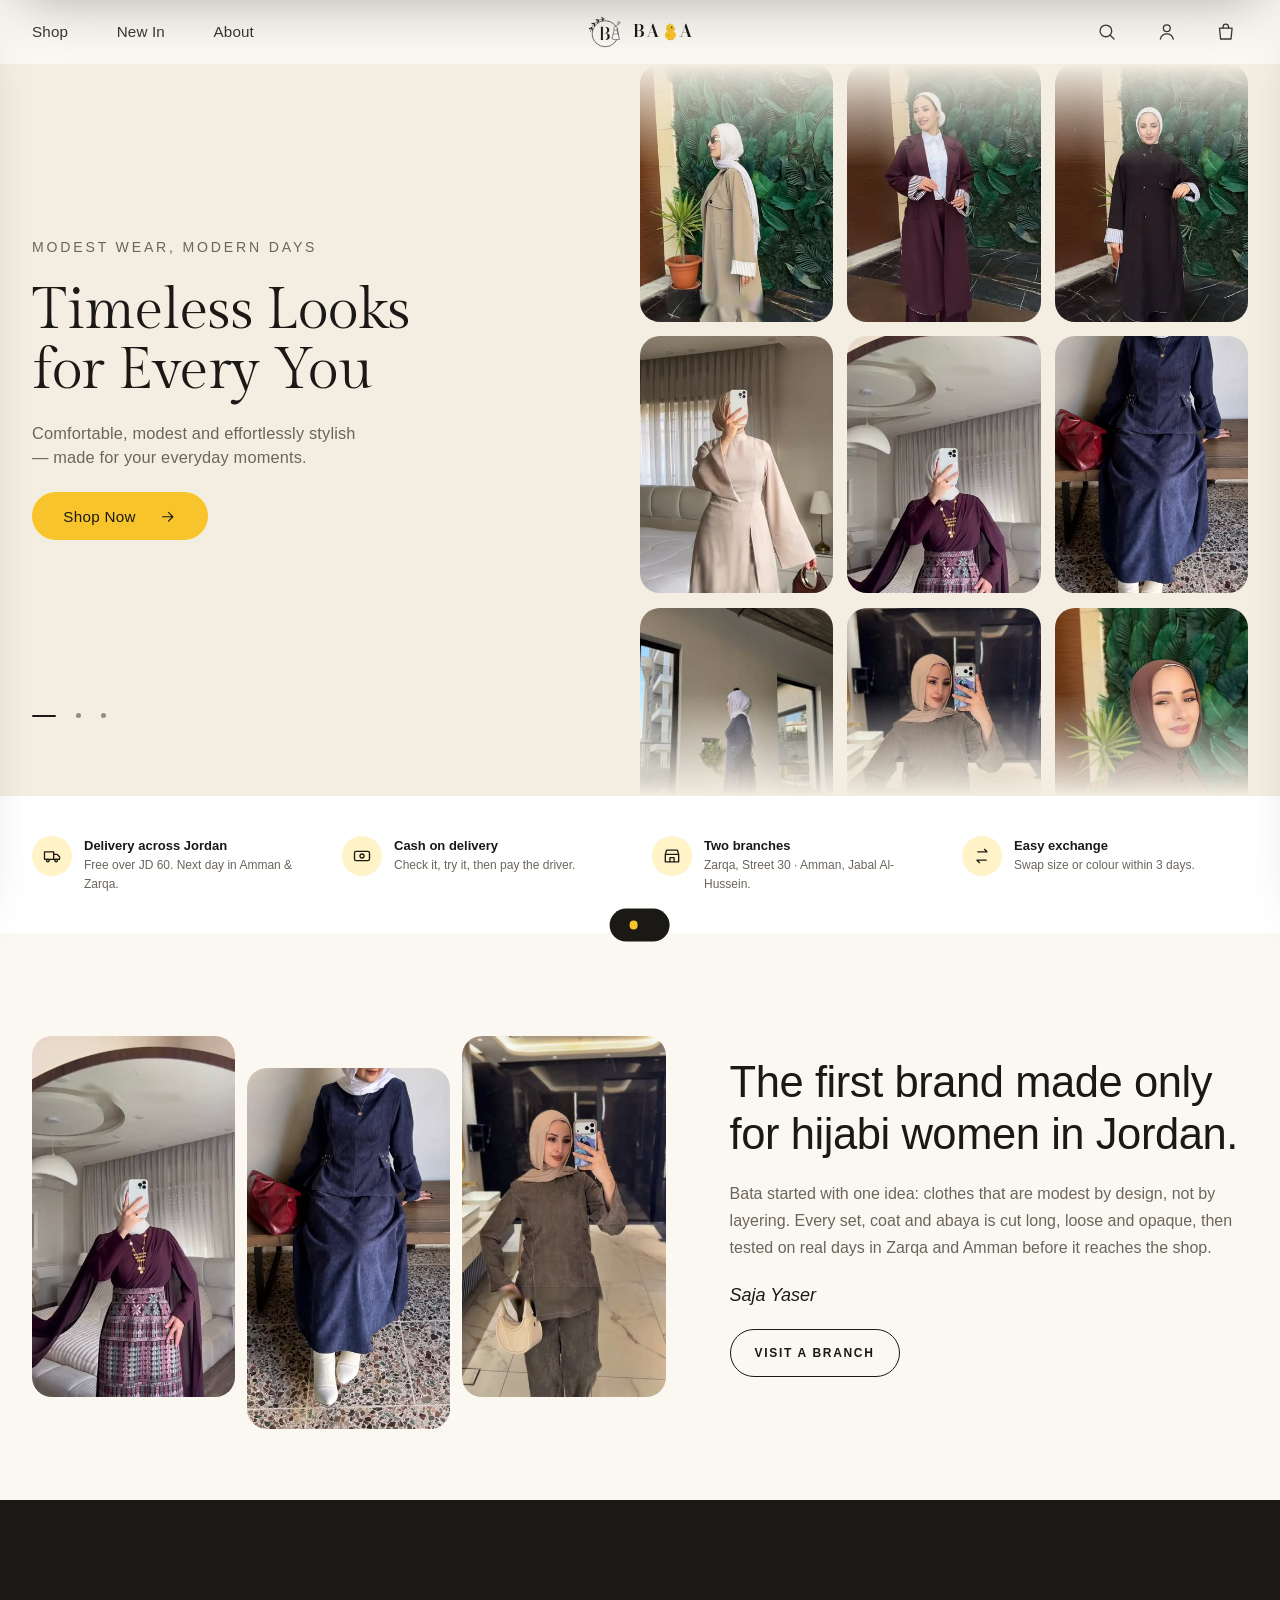
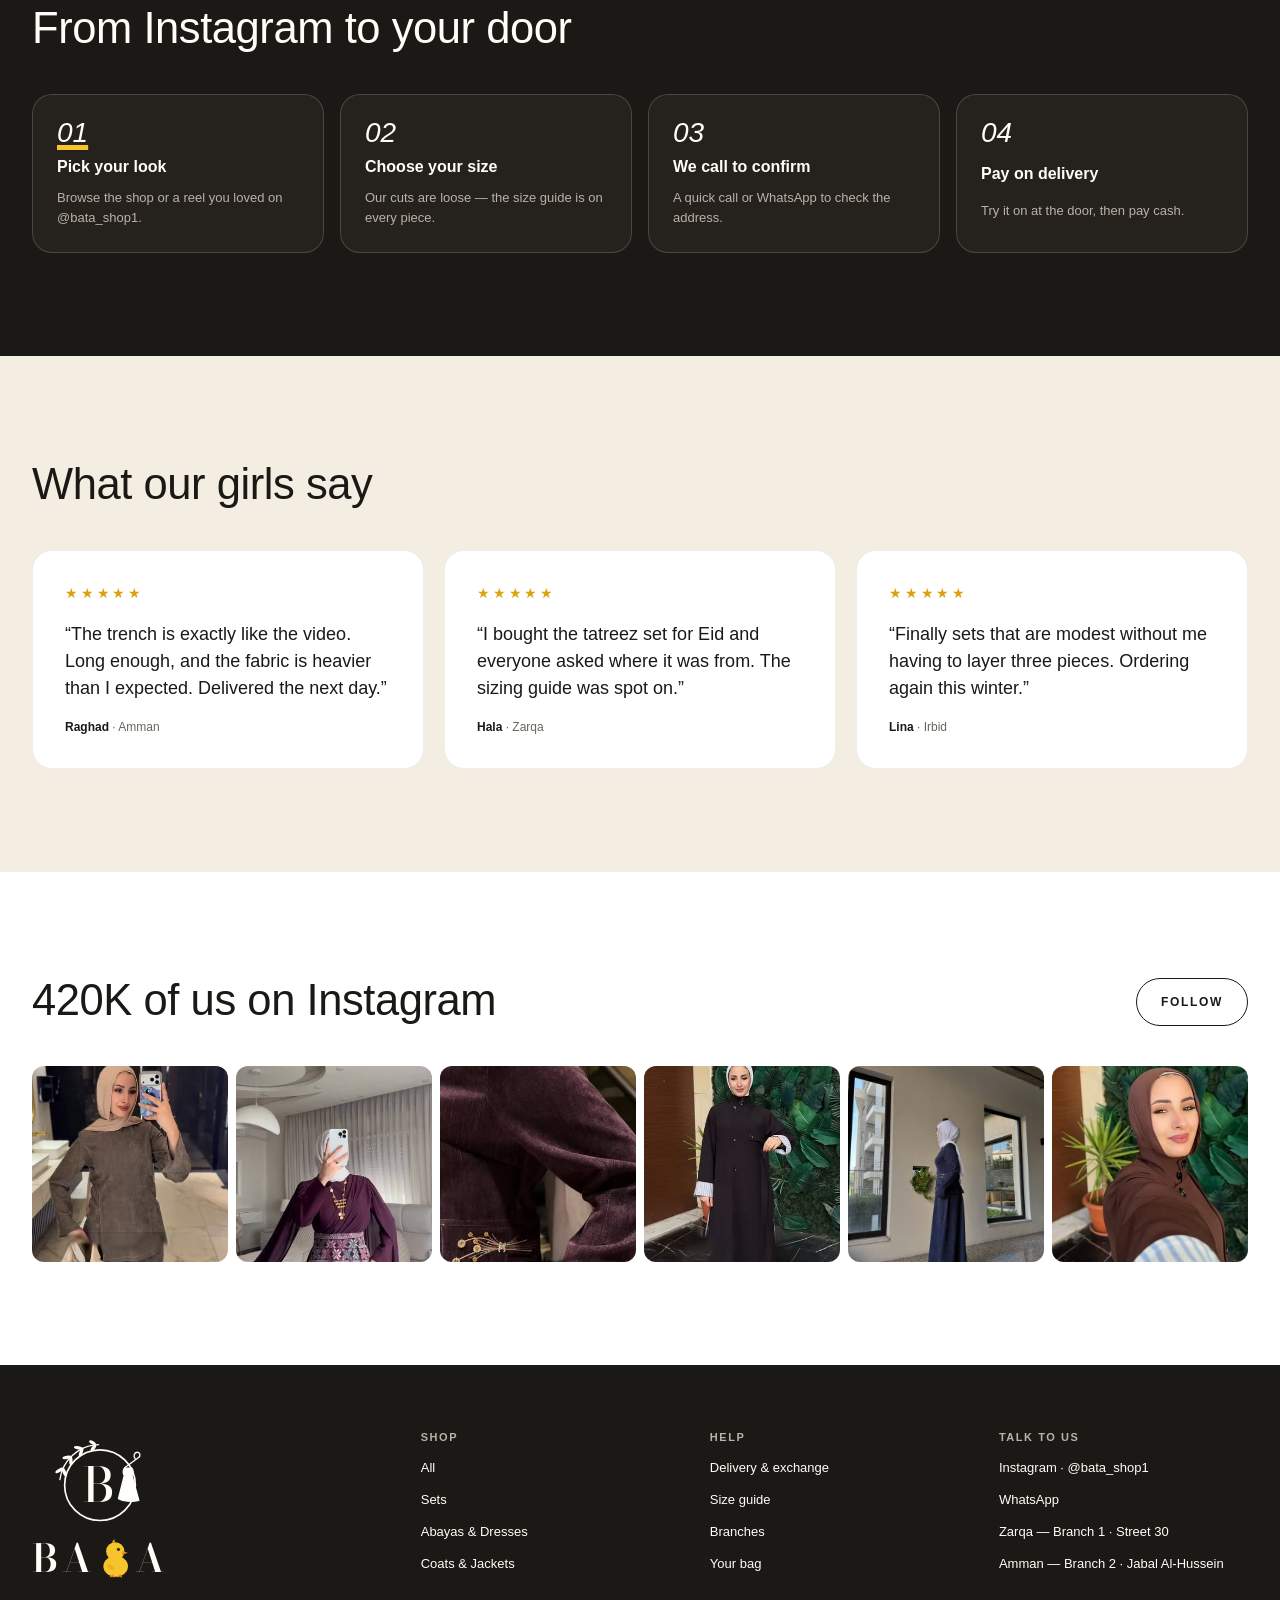
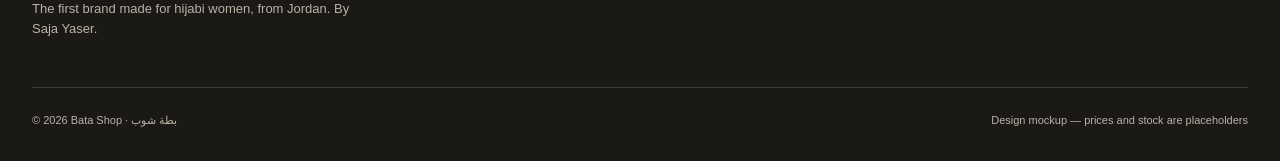
==== commit c83487d5: "Hero: moving lookbook wall instead of the arch Three columns of the brand's own looks drift up and d" ====
--- a/index.html
+++ b/index.html
@@ -11,22 +11,15 @@
   <link rel="preconnect" href="https://fonts.googleapis.com">
   <link rel="preconnect" href="https://fonts.gstatic.com" crossorigin>
   <link rel="stylesheet" href="https://fonts.googleapis.com/css2?family=Bodoni+Moda:opsz,wght@6..96,500..600&family=Gilda+Display&display=swap">
-  <link rel="stylesheet" href="assets/css/tokens.css?v=17">
-  <link rel="stylesheet" href="assets/css/styles.css?v=17">
+  <link rel="stylesheet" href="assets/css/tokens.css?v=20">
+  <link rel="stylesheet" href="assets/css/styles.css?v=20">
 </head>
 <body data-page="home">
 
   <main id="main">
     <section class="b-hero" aria-roledescription="carousel" aria-label="Featured" data-hero>
-      <div class="b-hero__stage">
-        <div class="b-hero__arch">
-          <div class="b-hero__frame">
-            <img class="b-hero__photo is-active" data-photo src="assets/img/products/look-04.jpg" alt="Aubergine suit set with a long blazer and wide trousers" fetchpriority="high">
-            <img class="b-hero__photo" data-photo src="assets/img/products/look-10.jpg" alt="Camel trench coat over a white hijab" loading="lazy">
-            <img class="b-hero__photo" data-photo src="assets/img/products/look-09.jpg" alt="Black coat with striped cuffs and wide trousers" loading="lazy">
-          </div>
-        </div>
-      </div>
+      <div class="b-hero__wall" data-wall role="group" aria-label="This season's looks"></div>
+      <div class="b-hero__strip" data-strip role="group" aria-label="This season's looks"></div>
       <div class="b-hero__inner">
         <div class="b-hero__slides">
         <div class="b-hero__slide is-active" data-slide role="group" aria-roledescription="slide" aria-label="1 of 3">
@@ -105,7 +98,7 @@
     </section>
   </main>
 
-  <script src="assets/js/catalog.js?v=17"></script>
-  <script src="assets/js/app.js?v=17"></script>
+  <script src="assets/js/catalog.js?v=20"></script>
+  <script src="assets/js/app.js?v=20"></script>
 </body>
 </html>
--- a/assets/css/styles.css
+++ b/assets/css/styles.css
@@ -686,48 +686,126 @@
   background: var(--color-sand);
 }
 
-/* Their own look, standing in an arch with a deeper niche behind it */
-.b-hero__stage {
+/* Lookbook wall: the brand's own looks drifting in three columns */
+.b-hero__wall {
+  --wall-gap: clamp(0.6rem, 1.1vw, 1.1rem);
   grid-area: 1 / 2;
   display: grid;
-  place-items: center;
-  padding-block: clamp(2rem, 4vw, 4rem);
-}
-
-.b-hero__arch {
+  grid-template-columns: repeat(3, 1fr);
+  gap: var(--wall-gap);
+  height: 100%;
+  padding-right: var(--gutter);
+  overflow: hidden;
+  -webkit-mask-image: linear-gradient(transparent, black 14%, black 86%, transparent);
+  mask-image: linear-gradient(transparent, black 14%, black 86%, transparent);
+}
+
+.b-wall__track {
+  display: grid;
+  gap: var(--wall-gap);
+  padding-bottom: var(--wall-gap); /* one gap per card, so -50% is exactly one full set */
+  animation: b-wall-up 52s linear infinite;
+}
+
+.b-wall__col:nth-child(2) .b-wall__track {
+  animation-name: b-wall-down;
+  animation-duration: 60s;
+  animation-delay: -24s;
+}
+
+.b-wall__col:nth-child(3) .b-wall__track {
+  animation-duration: 46s;
+  animation-delay: -12s;
+}
+
+.b-hero__wall:hover .b-wall__track,
+.b-hero__wall:focus-within .b-wall__track,
+.b-hero__strip:hover .b-strip__track {
+  animation-play-state: paused;
+}
+
+@keyframes b-wall-up {
+  to {
+    transform: translateY(-50%);
+  }
+}
+
+@keyframes b-wall-down {
+  from {
+    transform: translateY(-50%);
+  }
+  to {
+    transform: translateY(0);
+  }
+}
+
+.b-look {
   position: relative;
-  height: min(100%, 44rem);
-  aspect-ratio: 9 / 16;
-}
-
-.b-hero__arch::before {
-  content: "";
-  position: absolute;
-  inset: -6% -28% -12%;
-  border-radius: var(--radius-arch);
+  display: block;
+  aspect-ratio: 3 / 4;
+  border-radius: var(--radius-lg);
+  overflow: hidden;
   background: var(--color-sand-deep);
 }
 
-.b-hero__frame {
-  position: relative;
-  height: 100%;
-  border-radius: var(--radius-arch);
-  overflow: hidden;
-  box-shadow: var(--shadow-float);
-}
-
-.b-hero__photo {
-  position: absolute;
-  inset: 0;
+.b-look img {
   width: 100%;
   height: 100%;
   object-fit: cover;
+  object-position: center 28%;
+  transition: transform var(--duration-slow) var(--ease-out);
+}
+
+.b-look:hover img {
+  transform: scale(1.05);
+}
+
+.b-look__tag {
+  position: absolute;
+  left: var(--space-2);
+  right: var(--space-2);
+  bottom: var(--space-2);
+  padding: var(--space-1) var(--space-3);
+  border-radius: var(--radius-full);
+  background: var(--color-surface);
+  font-size: var(--text-xs);
+  font-weight: 600;
+  white-space: nowrap;
+  overflow: hidden;
+  text-overflow: ellipsis;
   opacity: 0;
-  transition: opacity var(--duration-slow) var(--ease-out);
-}
-
-.b-hero__photo.is-active {
+  transform: translateY(0.4rem);
+  transition: opacity var(--duration-base), transform var(--duration-base) var(--ease-out);
+}
+
+.b-look:hover .b-look__tag,
+.b-look:focus-visible .b-look__tag {
   opacity: 1;
+  transform: none;
+}
+
+/* Phones get one sideways row instead of the wall */
+.b-hero__strip {
+  display: none;
+}
+
+.b-strip__track {
+  display: flex;
+  gap: var(--space-3);
+  width: max-content;
+  padding-right: var(--space-3);
+  animation: b-strip 45s linear infinite;
+}
+
+.b-strip__track .b-look {
+  flex: none;
+  width: 9.5rem;
+}
+
+@keyframes b-strip {
+  to {
+    transform: translateX(-50%);
+  }
 }
 
 .b-hero__inner {
@@ -859,14 +937,17 @@
     padding: var(--space-8) var(--gutter) var(--space-6);
   }
 
-  .b-hero__stage {
+  .b-hero__wall {
+    display: none;
+  }
+
+  .b-hero__strip {
+    display: block;
     grid-area: 2 / 1;
-    padding: var(--space-4) var(--gutter) var(--space-12);
-  }
-
-  .b-hero__arch {
-    height: auto;
-    width: min(68%, 18rem);
+    padding-bottom: var(--space-10);
+    overflow: hidden;
+    -webkit-mask-image: linear-gradient(90deg, transparent, black 8%, black 92%, transparent);
+    mask-image: linear-gradient(90deg, transparent, black 8%, black 92%, transparent);
   }
 
   .b-hero br {
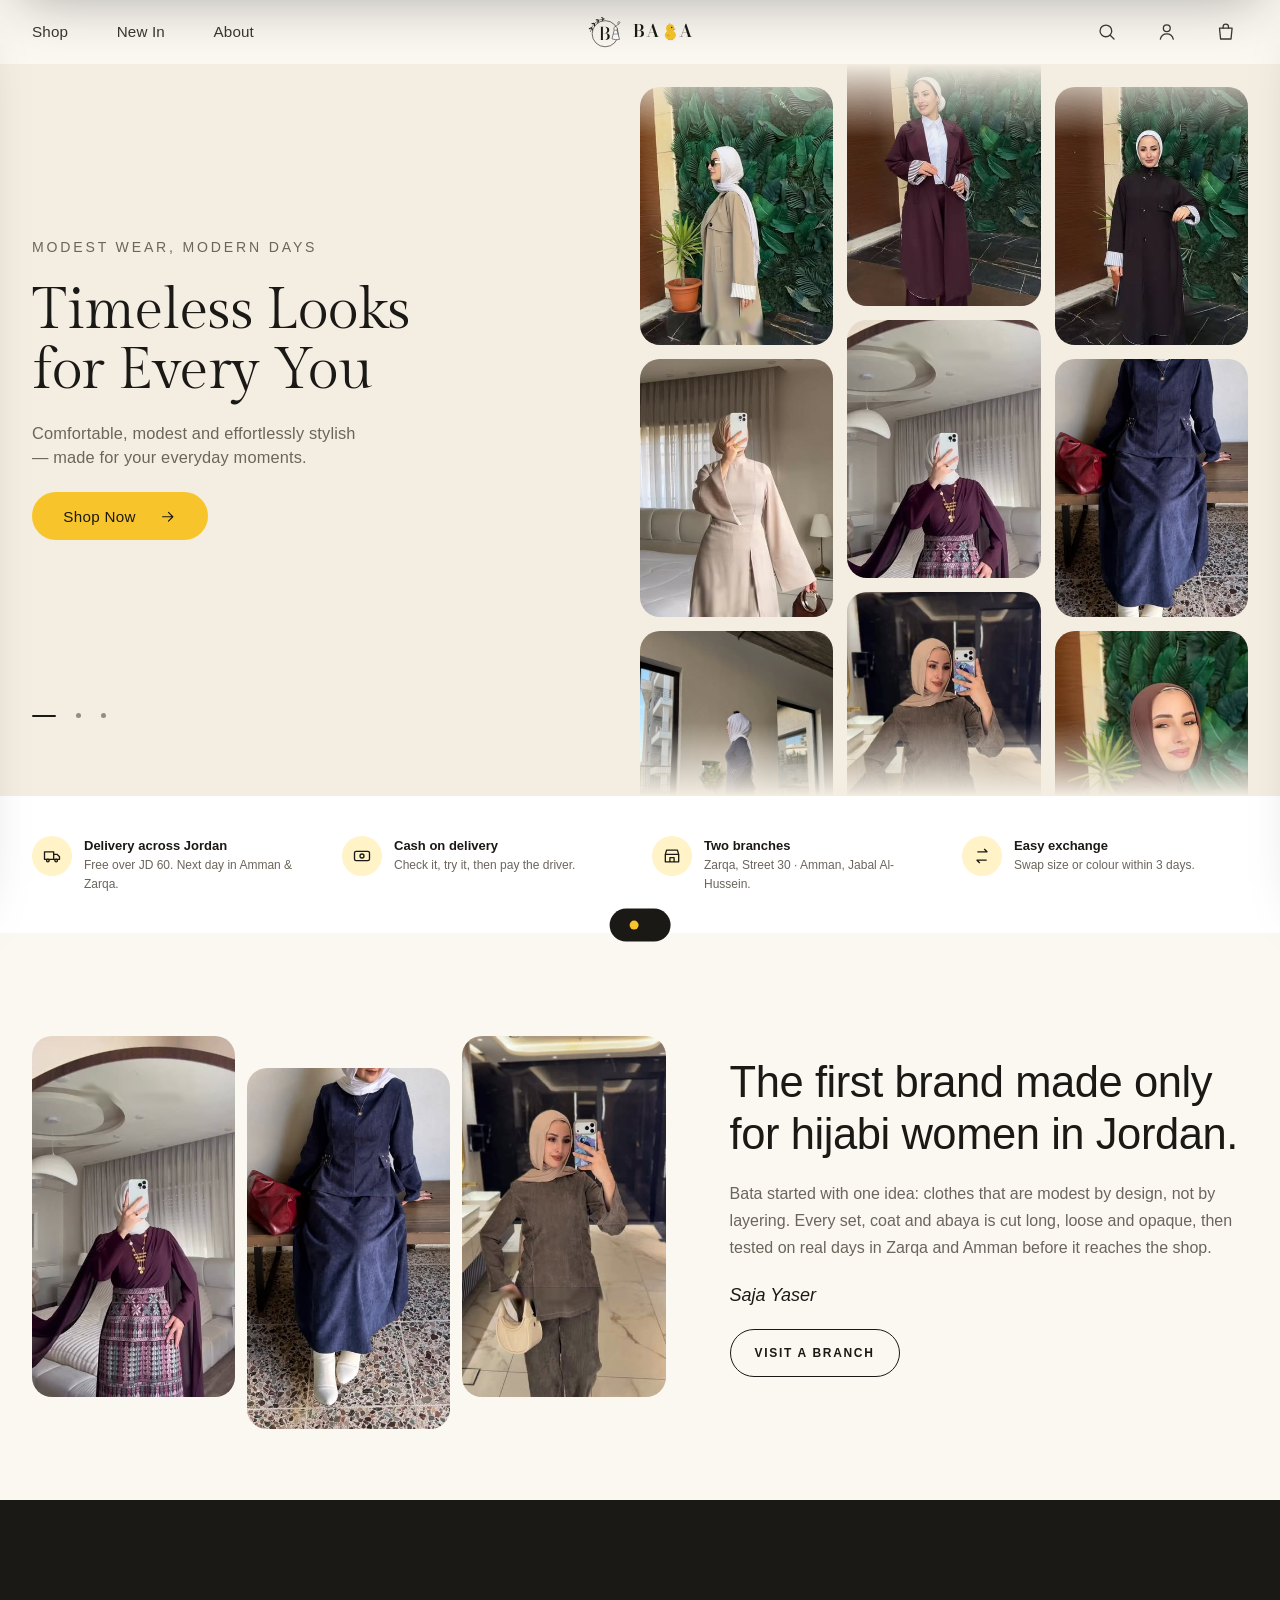
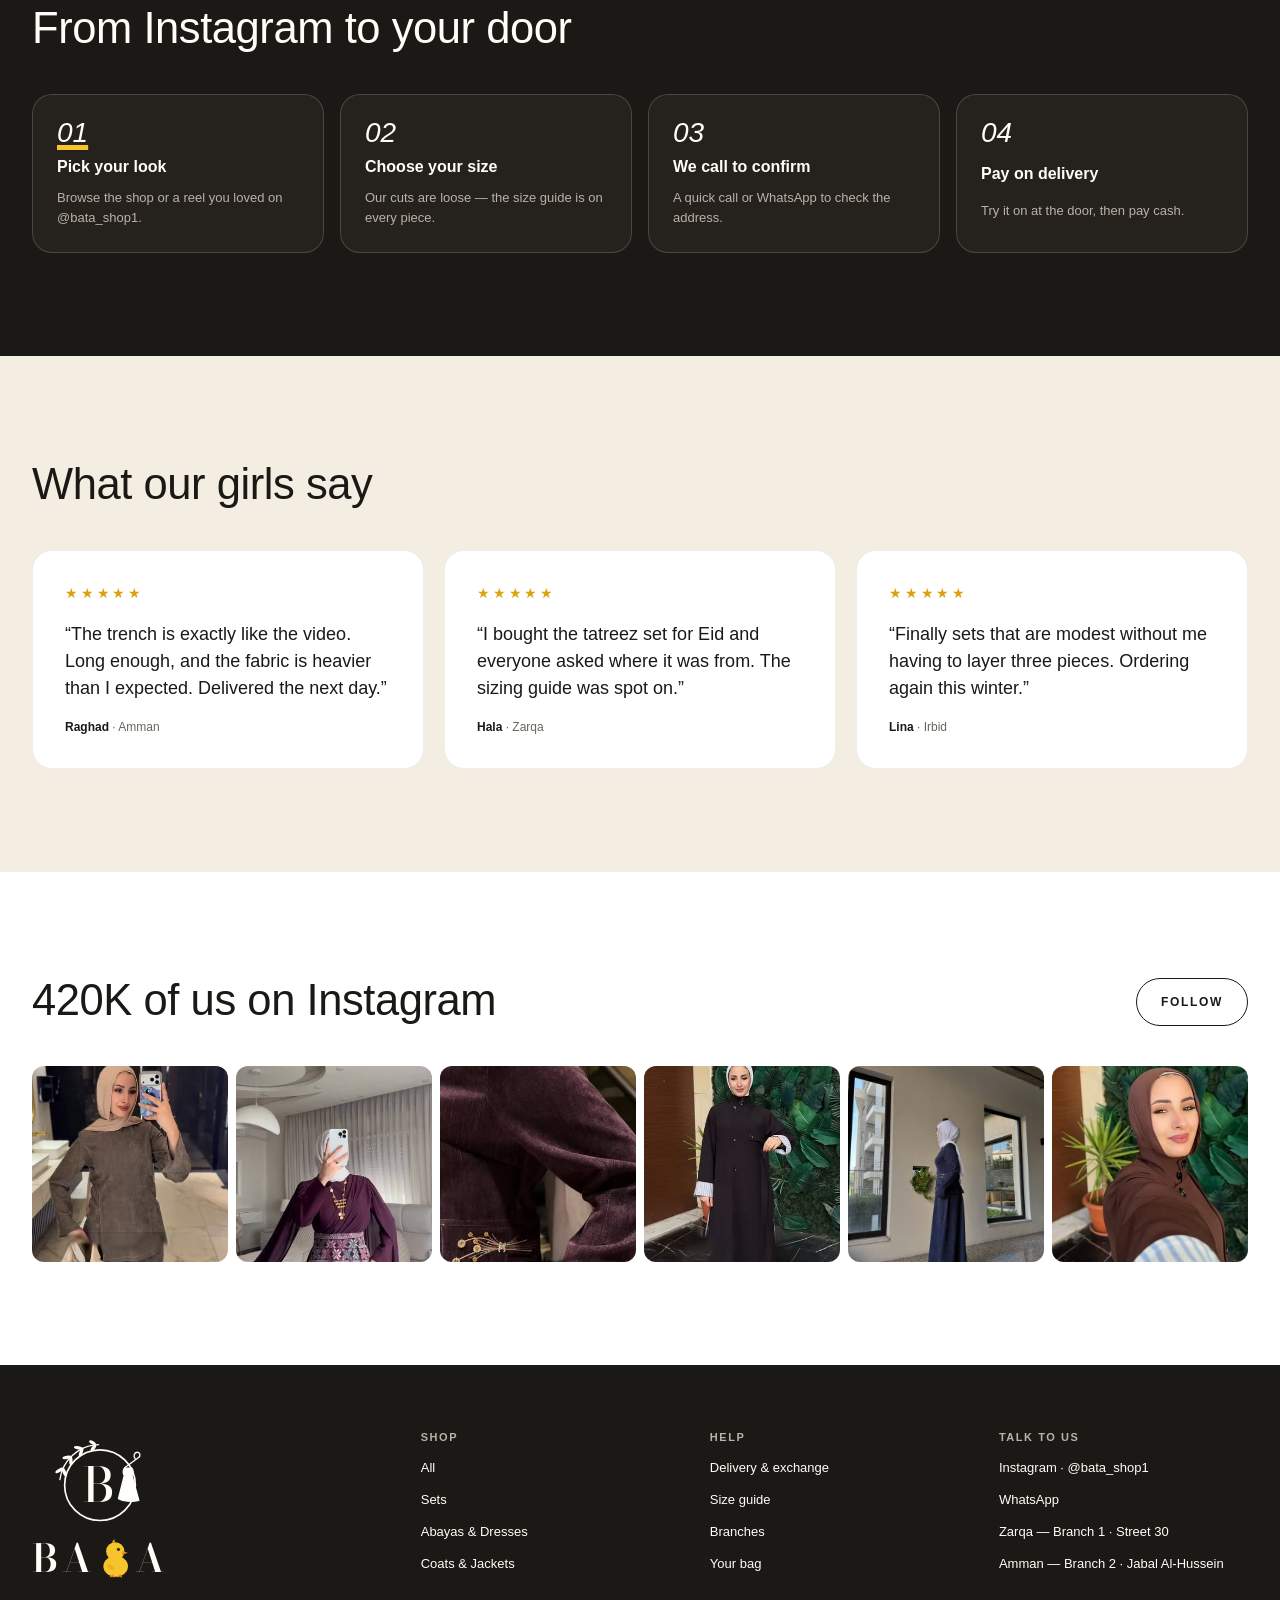
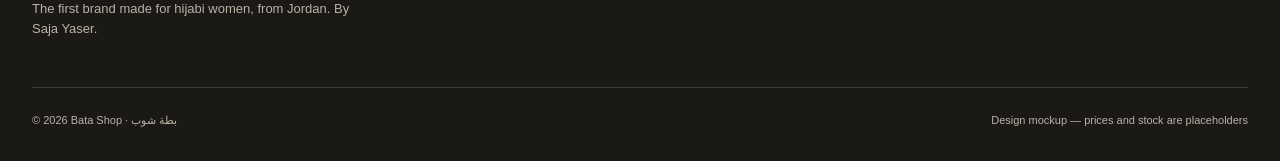
==== commit ee01e59c: "Hero: still lookbook collage Stop the drifting columns; the looks sit in three staggered columns, an" ====
--- a/index.html
+++ b/index.html
@@ -11,8 +11,8 @@
   <link rel="preconnect" href="https://fonts.googleapis.com">
   <link rel="preconnect" href="https://fonts.gstatic.com" crossorigin>
   <link rel="stylesheet" href="https://fonts.googleapis.com/css2?family=Bodoni+Moda:opsz,wght@6..96,500..600&family=Gilda+Display&display=swap">
-  <link rel="stylesheet" href="assets/css/tokens.css?v=20">
-  <link rel="stylesheet" href="assets/css/styles.css?v=20">
+  <link rel="stylesheet" href="assets/css/tokens.css?v=21">
+  <link rel="stylesheet" href="assets/css/styles.css?v=21">
 </head>
 <body data-page="home">
 
@@ -98,7 +98,7 @@
     </section>
   </main>
 
-  <script src="assets/js/catalog.js?v=20"></script>
-  <script src="assets/js/app.js?v=20"></script>
+  <script src="assets/js/catalog.js?v=21"></script>
+  <script src="assets/js/app.js?v=21"></script>
 </body>
 </html>
--- a/assets/css/styles.css
+++ b/assets/css/styles.css
@@ -686,7 +686,7 @@
   background: var(--color-sand);
 }
 
-/* Lookbook wall: the brand's own looks drifting in three columns */
+/* Lookbook wall: a still collage of the brand's own looks, middle column set higher */
 .b-hero__wall {
   --wall-gap: clamp(0.6rem, 1.1vw, 1.1rem);
   grid-area: 1 / 2;
@@ -696,47 +696,19 @@
   height: 100%;
   padding-right: var(--gutter);
   overflow: hidden;
-  -webkit-mask-image: linear-gradient(transparent, black 14%, black 86%, transparent);
-  mask-image: linear-gradient(transparent, black 14%, black 86%, transparent);
-}
-
-.b-wall__track {
-  display: grid;
+  -webkit-mask-image: linear-gradient(transparent, black 10%, black 90%, transparent);
+  mask-image: linear-gradient(transparent, black 10%, black 90%, transparent);
+}
+
+.b-wall__col {
+  display: grid;
+  align-content: start;
   gap: var(--wall-gap);
-  padding-bottom: var(--wall-gap); /* one gap per card, so -50% is exactly one full set */
-  animation: b-wall-up 52s linear infinite;
-}
-
-.b-wall__col:nth-child(2) .b-wall__track {
-  animation-name: b-wall-down;
-  animation-duration: 60s;
-  animation-delay: -24s;
-}
-
-.b-wall__col:nth-child(3) .b-wall__track {
-  animation-duration: 46s;
-  animation-delay: -12s;
-}
-
-.b-hero__wall:hover .b-wall__track,
-.b-hero__wall:focus-within .b-wall__track,
-.b-hero__strip:hover .b-strip__track {
-  animation-play-state: paused;
-}
-
-@keyframes b-wall-up {
-  to {
-    transform: translateY(-50%);
-  }
-}
-
-@keyframes b-wall-down {
-  from {
-    transform: translateY(-50%);
-  }
-  to {
-    transform: translateY(0);
-  }
+  margin-top: 12%;
+}
+
+.b-wall__col:nth-child(2) {
+  margin-top: -8%;
 }
 
 .b-look {
@@ -784,29 +756,11 @@
   transform: none;
 }
 
-/* Phones get one sideways row instead of the wall */
+/* Phones get one swipeable row instead of the wall */
 .b-hero__strip {
   display: none;
 }
 
-.b-strip__track {
-  display: flex;
-  gap: var(--space-3);
-  width: max-content;
-  padding-right: var(--space-3);
-  animation: b-strip 45s linear infinite;
-}
-
-.b-strip__track .b-look {
-  flex: none;
-  width: 9.5rem;
-}
-
-@keyframes b-strip {
-  to {
-    transform: translateX(-50%);
-  }
-}
 
 .b-hero__inner {
   grid-area: 1 / 1;
@@ -942,12 +896,20 @@
   }
 
   .b-hero__strip {
-    display: block;
+    display: flex;
     grid-area: 2 / 1;
-    padding-bottom: var(--space-10);
-    overflow: hidden;
-    -webkit-mask-image: linear-gradient(90deg, transparent, black 8%, black 92%, transparent);
-    mask-image: linear-gradient(90deg, transparent, black 8%, black 92%, transparent);
+    gap: var(--space-3);
+    padding: 0 var(--gutter) var(--space-10);
+    overflow-x: auto;
+    scroll-snap-type: x mandatory;
+    scroll-padding-inline: var(--gutter);
+    scrollbar-width: none;
+  }
+
+  .b-hero__strip .b-look {
+    flex: none;
+    width: 9.5rem;
+    scroll-snap-align: start;
   }
 
   .b-hero br {
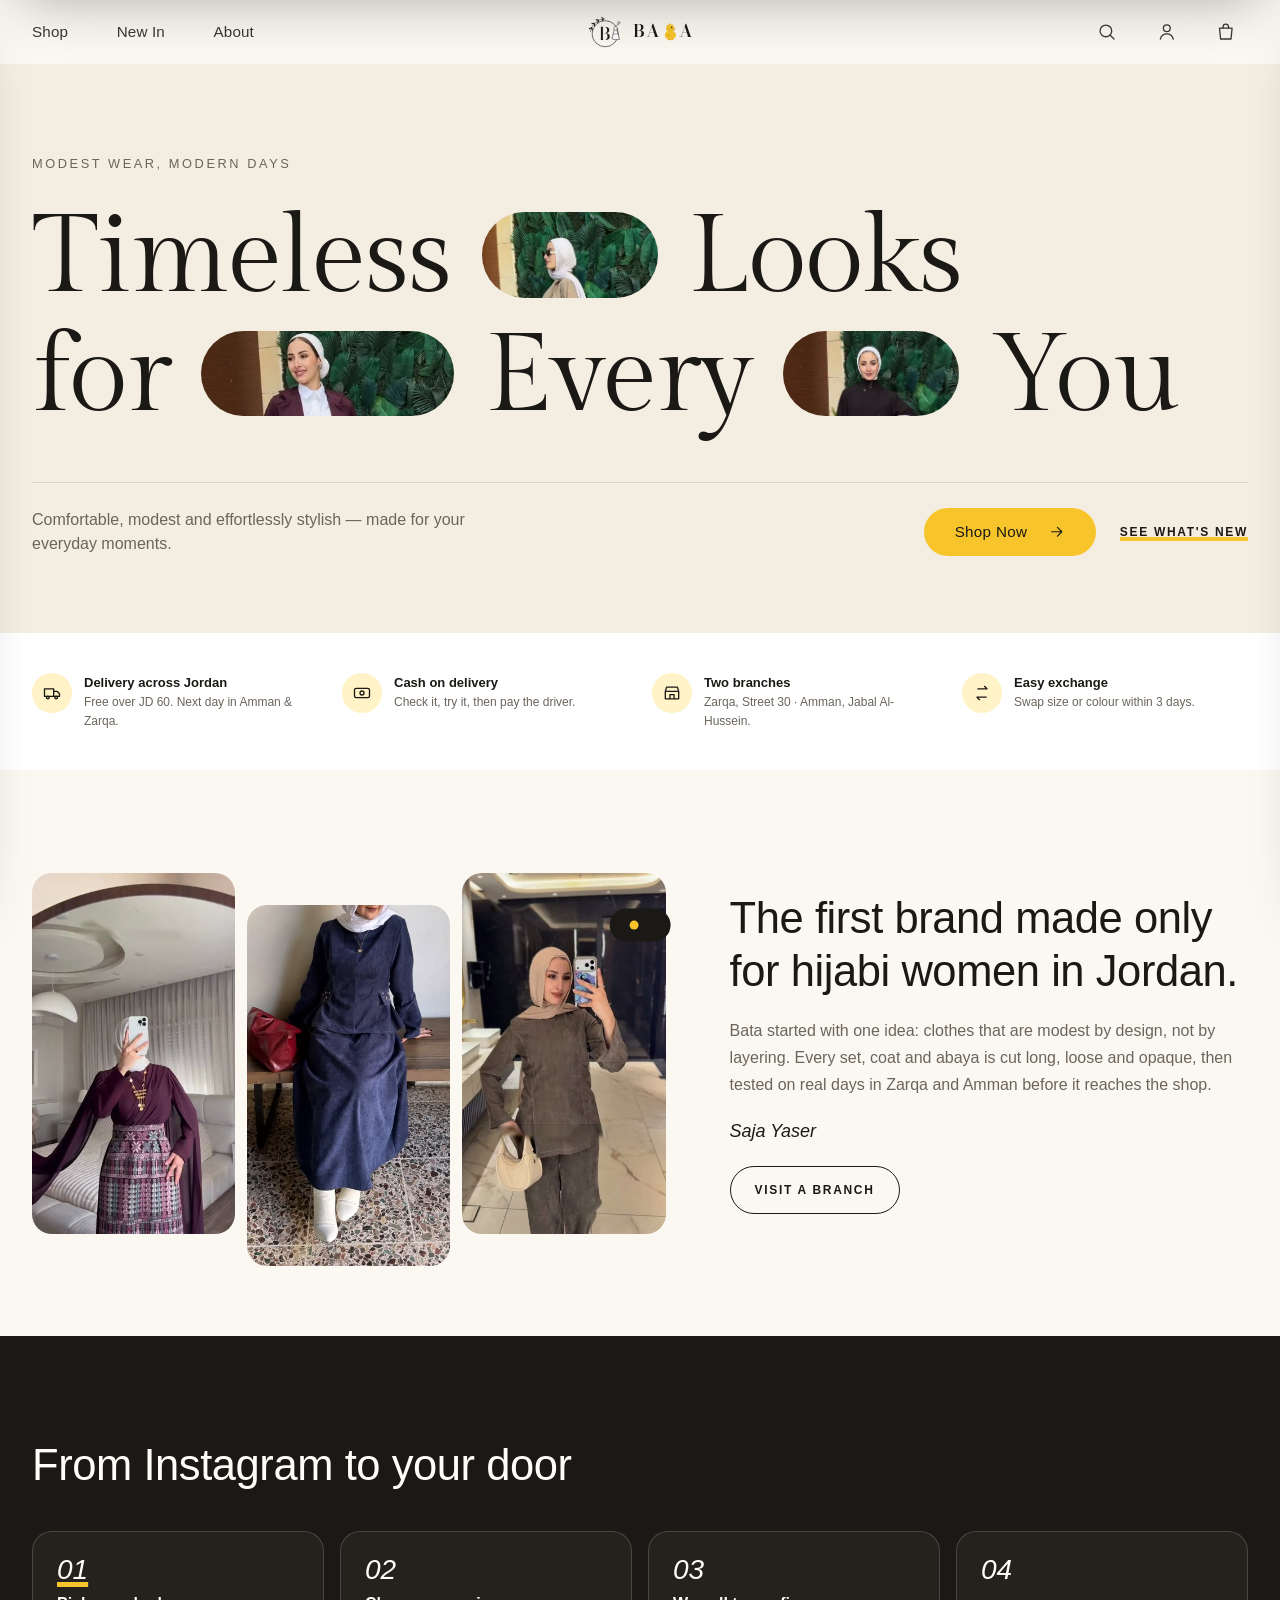
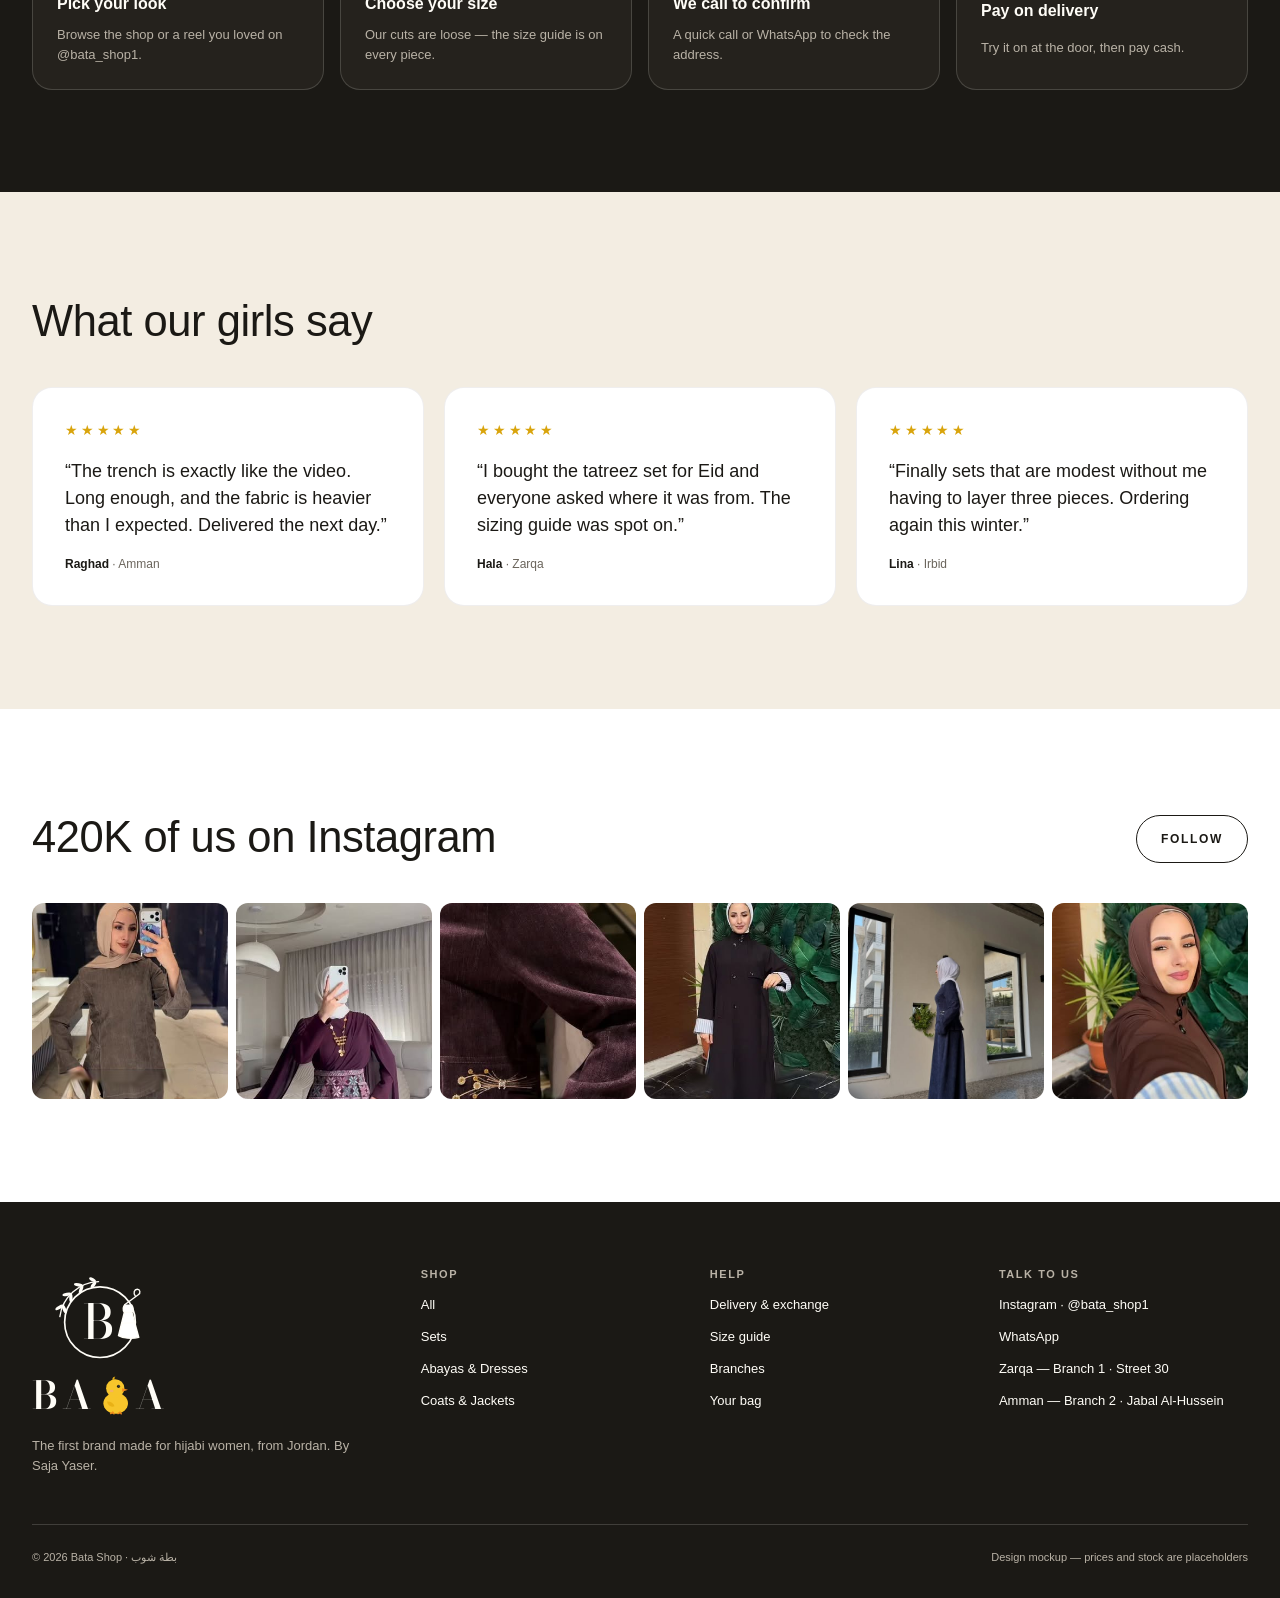
==== commit 494cc1f2: "Hero: photos set inside the headline Replace the lookbook wall and rotating slides with one still he" ====
--- a/index.html
+++ b/index.html
@@ -11,37 +11,24 @@
   <link rel="preconnect" href="https://fonts.googleapis.com">
   <link rel="preconnect" href="https://fonts.gstatic.com" crossorigin>
   <link rel="stylesheet" href="https://fonts.googleapis.com/css2?family=Bodoni+Moda:opsz,wght@6..96,500..600&family=Gilda+Display&display=swap">
-  <link rel="stylesheet" href="assets/css/tokens.css?v=21">
-  <link rel="stylesheet" href="assets/css/styles.css?v=21">
+  <link rel="stylesheet" href="assets/css/tokens.css?v=22">
+  <link rel="stylesheet" href="assets/css/styles.css?v=22">
 </head>
 <body data-page="home">
 
   <main id="main">
-    <section class="b-hero" aria-roledescription="carousel" aria-label="Featured" data-hero>
-      <div class="b-hero__wall" data-wall role="group" aria-label="This season's looks"></div>
-      <div class="b-hero__strip" data-strip role="group" aria-label="This season's looks"></div>
-      <div class="b-hero__inner">
-        <div class="b-hero__slides">
-        <div class="b-hero__slide is-active" data-slide role="group" aria-roledescription="slide" aria-label="1 of 3">
-          <p class="b-hero__eyebrow">Modest wear, modern days</p>
-          <h1 class="b-hero__title">Timeless Looks<br> for Every You</h1>
-          <p class="b-hero__lead">Comfortable, modest and effortlessly stylish<br> — made for your everyday moments.</p>
+    <section class="b-hero">
+      <p class="b-hero__eyebrow">Modest wear, modern days</p>
+      <h1 class="b-hero__title">
+        Timeless <a class="b-pill" href="product.html?id=camel-trench-coat" aria-label="Camel Trench Coat"><img src="assets/img/products/look-10.jpg" alt="" style="--y:22%"></a> Looks<br>
+        for <a class="b-pill b-pill--wide" href="product.html?id=aubergine-suit-set" aria-label="Aubergine Suit Set"><img src="assets/img/products/look-04.jpg" alt="" style="--y:18%"></a> Every <a class="b-pill" href="product.html?id=noir-striped-cuff-coat" aria-label="Noir Striped-Cuff Coat"><img src="assets/img/products/look-09.jpg" alt="" style="--y:20%"></a> You
+      </h1>
+      <div class="b-hero__foot">
+        <p class="b-hero__lead">Comfortable, modest and effortlessly stylish — made for your everyday moments.</p>
+        <div class="b-hero__actions">
           <a class="b-hero__cta" href="shop.html">Shop Now <svg class="b-icon" viewBox="0 0 24 24" aria-hidden="true"><path d="M5 12h14M13 6l6 6-6 6"/></svg></a>
+          <a class="b-text-link" href="shop.html#new">See what's new</a>
         </div>
-        <div class="b-hero__slide" data-slide role="group" aria-roledescription="slide" aria-label="2 of 3" aria-hidden="true" inert>
-          <p class="b-hero__eyebrow">New this week</p>
-          <h2 class="b-hero__title">Coats for the<br> Cooler Days</h2>
-          <p class="b-hero__lead">Long trenches and structured coats,<br> cut loose and long over every set.</p>
-          <a class="b-hero__cta" href="shop.html?cat=outerwear">Shop Coats <svg class="b-icon" viewBox="0 0 24 24" aria-hidden="true"><path d="M5 12h14M13 6l6 6-6 6"/></svg></a>
-        </div>
-        <div class="b-hero__slide" data-slide role="group" aria-roledescription="slide" aria-label="3 of 3" aria-hidden="true" inert>
-          <p class="b-hero__eyebrow">Zarqa &amp; Amman</p>
-          <h2 class="b-hero__title">Try It On<br> in Our Branches</h2>
-          <p class="b-hero__lead">Visit us on Street 30 or Jabal Al-Hussein<br> — or order online and pay on delivery.</p>
-          <a class="b-hero__cta" href="contact.html">Visit Us <svg class="b-icon" viewBox="0 0 24 24" aria-hidden="true"><path d="M5 12h14M13 6l6 6-6 6"/></svg></a>
-        </div>
-        </div>
-        <div class="b-hero__dots"><button class="b-hero__dot is-active" type="button" data-dot="0" aria-label="Show slide 1" aria-current="true"></button><button class="b-hero__dot" type="button" data-dot="1" aria-label="Show slide 2"></button><button class="b-hero__dot" type="button" data-dot="2" aria-label="Show slide 3"></button></div>
       </div>
     </section>
 
@@ -98,7 +85,7 @@
     </section>
   </main>
 
-  <script src="assets/js/catalog.js?v=21"></script>
-  <script src="assets/js/app.js?v=21"></script>
+  <script src="assets/js/catalog.js?v=22"></script>
+  <script src="assets/js/app.js?v=22"></script>
 </body>
 </html>
--- a/assets/css/styles.css
+++ b/assets/css/styles.css
@@ -676,158 +676,92 @@
   text-underline-offset: 0.2em;
 }
 
-/* ========== Hero: full-bleed photo, copy on the left, slide dots ========== */
+/* ========== Hero: one still headline with photo pills set between the words ========== */
 .b-hero {
-  position: relative;
-  display: grid;
-  grid-template-columns: 1fr 1fr;
-  height: max(34rem, min(57.2vw, calc(100svh - var(--header-h))));
+  padding: clamp(2.5rem, 7vw, 6.5rem) var(--gutter) clamp(2.5rem, 6vw, 5.5rem);
+  background: var(--color-sand);
+}
+
+.b-hero__eyebrow {
+  font-size: clamp(0.72rem, 1vw, 0.95rem);
+  letter-spacing: 0.2em;
+  text-transform: uppercase;
+  color: var(--color-ink-muted);
+}
+
+.b-hero__title {
+  margin-top: clamp(1rem, 2vw, 1.75rem);
+  font-family: var(--font-serif);
+  font-size: clamp(2.75rem, 8.6vw, 9.5rem);
+  font-weight: 400;
+  line-height: 1.08;
+  letter-spacing: -0.015em;
+  color: var(--color-ink);
+}
+
+/* A look, cropped to a pill, sitting on the text line */
+.b-pill {
+  display: inline-block;
+  width: 1.6em;
+  height: 0.78em;
+  margin-inline: 0.04em;
+  border-radius: var(--radius-full);
   overflow: hidden;
-  background: var(--color-sand);
-}
-
-/* Lookbook wall: a still collage of the brand's own looks, middle column set higher */
-.b-hero__wall {
-  --wall-gap: clamp(0.6rem, 1.1vw, 1.1rem);
-  grid-area: 1 / 2;
-  display: grid;
-  grid-template-columns: repeat(3, 1fr);
-  gap: var(--wall-gap);
-  height: 100%;
-  padding-right: var(--gutter);
-  overflow: hidden;
-  -webkit-mask-image: linear-gradient(transparent, black 10%, black 90%, transparent);
-  mask-image: linear-gradient(transparent, black 10%, black 90%, transparent);
-}
-
-.b-wall__col {
-  display: grid;
-  align-content: start;
-  gap: var(--wall-gap);
-  margin-top: 12%;
-}
-
-.b-wall__col:nth-child(2) {
-  margin-top: -8%;
-}
-
-.b-look {
-  position: relative;
-  display: block;
-  aspect-ratio: 3 / 4;
-  border-radius: var(--radius-lg);
-  overflow: hidden;
+  vertical-align: -0.06em;
   background: var(--color-sand-deep);
-}
-
-.b-look img {
+  transition: transform var(--duration-base) var(--ease-out);
+}
+
+.b-pill--wide {
+  width: 2.3em;
+}
+
+.b-pill img {
   width: 100%;
   height: 100%;
   object-fit: cover;
-  object-position: center 28%;
-  transition: transform var(--duration-slow) var(--ease-out);
-}
-
-.b-look:hover img {
-  transform: scale(1.05);
-}
-
-.b-look__tag {
-  position: absolute;
-  left: var(--space-2);
-  right: var(--space-2);
-  bottom: var(--space-2);
-  padding: var(--space-1) var(--space-3);
-  border-radius: var(--radius-full);
-  background: var(--color-surface);
-  font-size: var(--text-xs);
-  font-weight: 600;
-  white-space: nowrap;
-  overflow: hidden;
-  text-overflow: ellipsis;
-  opacity: 0;
-  transform: translateY(0.4rem);
-  transition: opacity var(--duration-base), transform var(--duration-base) var(--ease-out);
-}
-
-.b-look:hover .b-look__tag,
-.b-look:focus-visible .b-look__tag {
-  opacity: 1;
-  transform: none;
-}
-
-/* Phones get one swipeable row instead of the wall */
-.b-hero__strip {
-  display: none;
-}
-
-
-.b-hero__inner {
-  grid-area: 1 / 1;
-  position: relative;
-  display: flex;
-  flex-direction: column;
-  justify-content: center;
-  height: 100%;
-  padding: 0 var(--gutter) 6.5vw;
-}
-
-.b-hero__slides {
-  display: grid;
-}
-
-.b-hero__slide {
-  grid-area: 1 / 1;
-  display: grid;
-  justify-items: start;
-  opacity: 0;
-  transform: translateY(0.75rem);
-  pointer-events: none;
-  transition: opacity var(--duration-slow) var(--ease-out), transform var(--duration-slow) var(--ease-out);
-}
-
-.b-hero__slide.is-active {
-  opacity: 1;
-  transform: none;
-  pointer-events: auto;
-}
-
-.b-hero__eyebrow {
-  font-size: clamp(0.72rem, 1.1vw, 1.05rem);
-  letter-spacing: 0.2em;
-  text-transform: uppercase;
+  object-position: center var(--y, 25%);
+}
+
+.b-pill:hover {
+  transform: rotate(-3deg) scale(1.04);
+}
+
+.b-hero__foot {
+  display: flex;
+  flex-wrap: wrap;
+  align-items: end;
+  justify-content: space-between;
+  gap: var(--space-6) var(--space-10);
+  margin-top: clamp(1.75rem, 3.5vw, 3rem);
+  padding-top: clamp(1.25rem, 2vw, 1.75rem);
+  border-top: var(--border-thin) solid var(--color-line);
+}
+
+.b-hero__lead {
+  max-width: 30rem;
+  font-size: clamp(1rem, 1.25vw, 1.2rem);
+  line-height: 1.5;
   color: var(--color-ink-muted);
 }
 
-.b-hero__title {
-  margin-top: clamp(0.9rem, 1.8vw, 1.75rem);
-  font-family: var(--font-serif);
-  font-size: clamp(2.4rem, 4.46vw, 4.5rem);
-  font-weight: 400;
-  line-height: 1.04;
-  letter-spacing: -0.005em;
-  color: var(--color-ink);
-}
-
-.b-hero__lead {
-  margin-top: clamp(0.9rem, 1.7vw, 1.6rem);
-  font-size: clamp(0.95rem, 1.28vw, 1.25rem);
-  line-height: 1.45;
-  letter-spacing: 0.01em;
-  color: var(--color-ink-muted);
+.b-hero__actions {
+  display: flex;
+  flex-wrap: wrap;
+  align-items: center;
+  gap: var(--space-6);
 }
 
 .b-hero__cta {
   display: inline-flex;
   align-items: center;
-  gap: clamp(1rem, 1.8vw, 1.75rem);
+  gap: clamp(1rem, 1.6vw, 1.5rem);
   height: clamp(3rem, 3.5vw, 3.4rem);
-  margin-top: clamp(1.25rem, 1.8vw, 1.75rem);
-  padding-inline: clamp(1.5rem, 2.45vw, 2.4rem);
+  padding-inline: clamp(1.5rem, 2.4vw, 2.4rem);
   border-radius: var(--radius-full);
   background: var(--color-duck);
   color: var(--color-ink);
-  font-size: clamp(0.95rem, 1.17vw, 1.15rem);
+  font-size: clamp(0.95rem, 1.15vw, 1.1rem);
   font-weight: 500;
   letter-spacing: 0.02em;
   transition: background var(--duration-base);
@@ -847,78 +781,9 @@
   transform: translateX(0.2rem);
 }
 
-.b-hero__dots {
-  position: absolute;
-  left: var(--gutter);
-  bottom: clamp(1.25rem, 5.2vw, 5rem);
-  display: flex;
-  align-items: center;
-  gap: var(--space-1);
-  margin-left: -0.5rem;
-}
-
-.b-hero__dot {
-  display: grid;
-  place-items: center;
-  height: 1.75rem;
-  padding: 0 0.5rem;
-}
-
-.b-hero__dot::after {
-  content: "";
-  width: 0.3rem;
-  height: 0.3rem;
-  border-radius: var(--radius-full);
-  background: var(--color-ink);
-  opacity: 0.45;
-  transition: opacity var(--duration-base);
-}
-
-.b-hero__dot.is-active::after {
-  width: 1.5rem;
-  height: 0.125rem;
-  opacity: 1;
-}
-
 @media (max-width: 47.99rem) {
-  .b-hero {
-    grid-template-columns: 1fr;
-    height: auto;
-  }
-
-  .b-hero__inner {
-    height: auto;
-    padding: var(--space-8) var(--gutter) var(--space-6);
-  }
-
-  .b-hero__wall {
+  .b-hero__title br {
     display: none;
-  }
-
-  .b-hero__strip {
-    display: flex;
-    grid-area: 2 / 1;
-    gap: var(--space-3);
-    padding: 0 var(--gutter) var(--space-10);
-    overflow-x: auto;
-    scroll-snap-type: x mandatory;
-    scroll-padding-inline: var(--gutter);
-    scrollbar-width: none;
-  }
-
-  .b-hero__strip .b-look {
-    flex: none;
-    width: 9.5rem;
-    scroll-snap-align: start;
-  }
-
-  .b-hero br {
-    display: none;
-  }
-
-  .b-hero__dots {
-    position: static;
-    margin-top: var(--space-4);
   }
 }
 
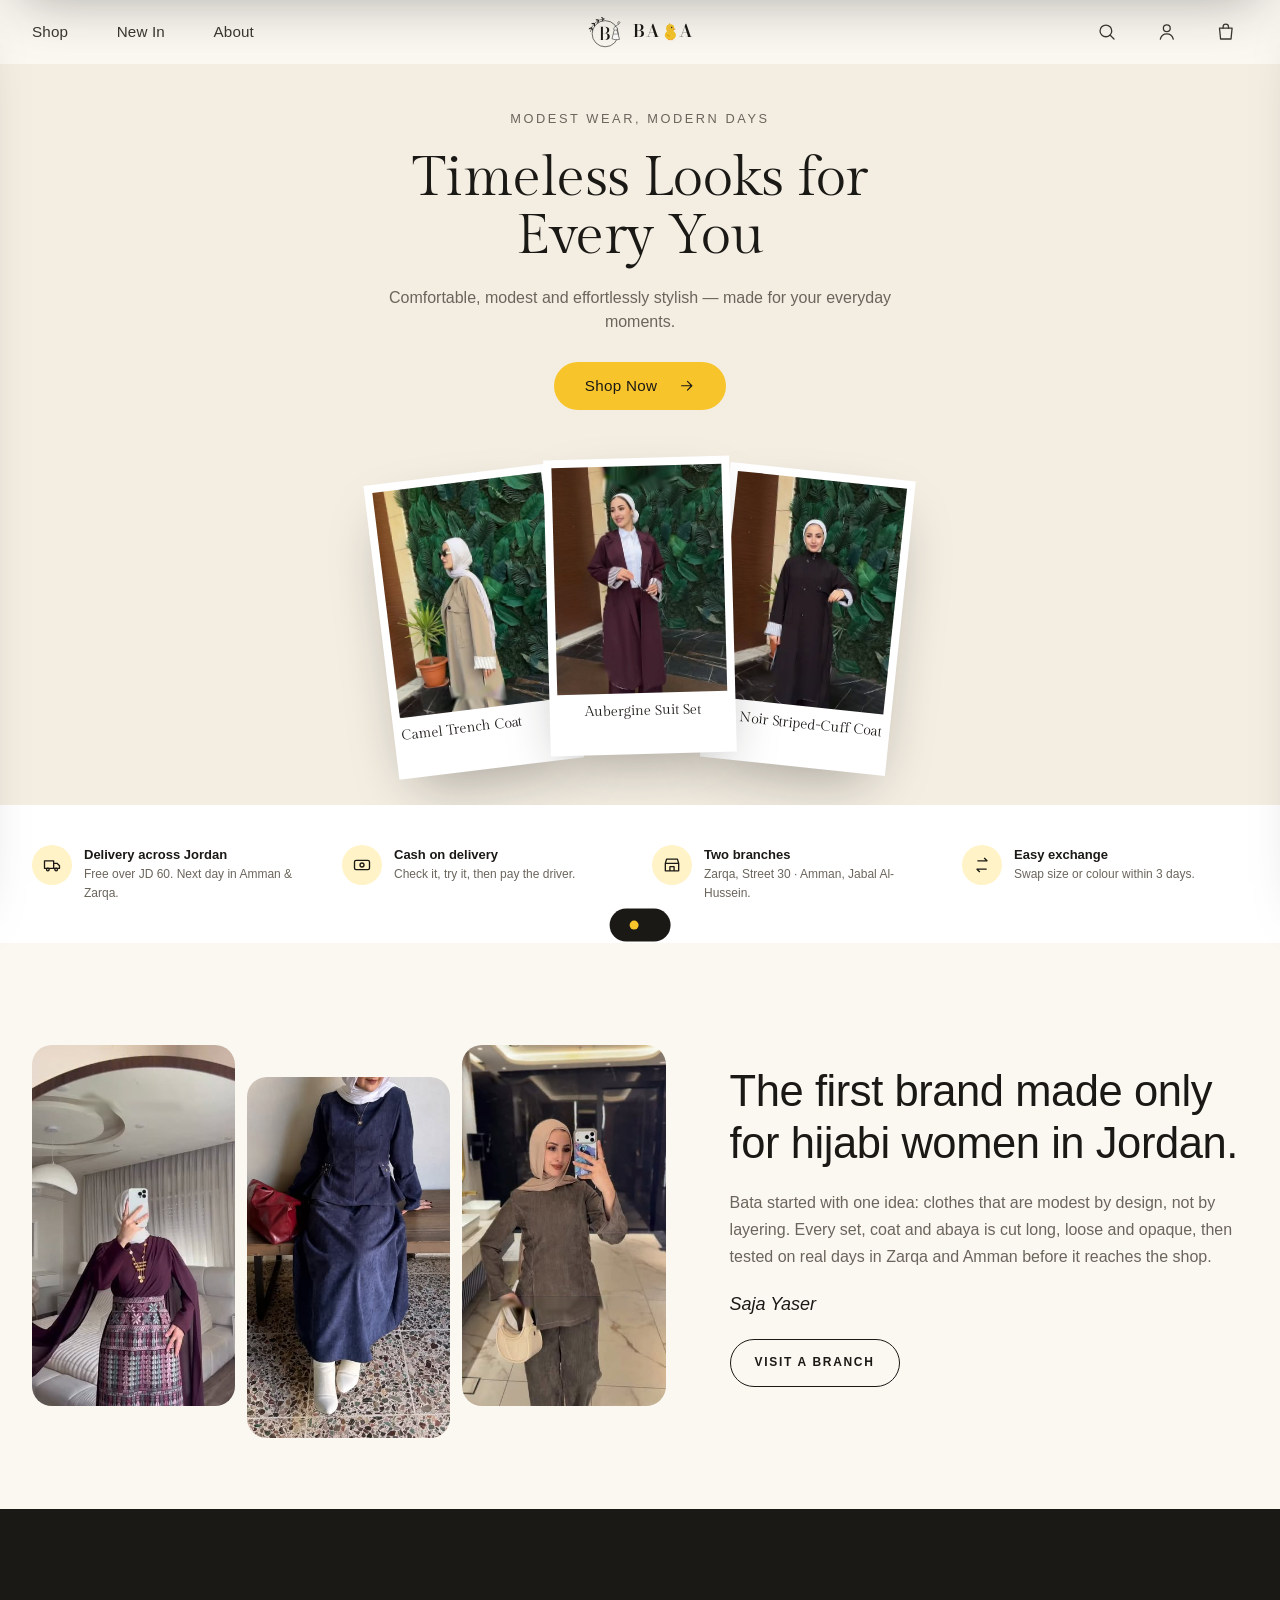
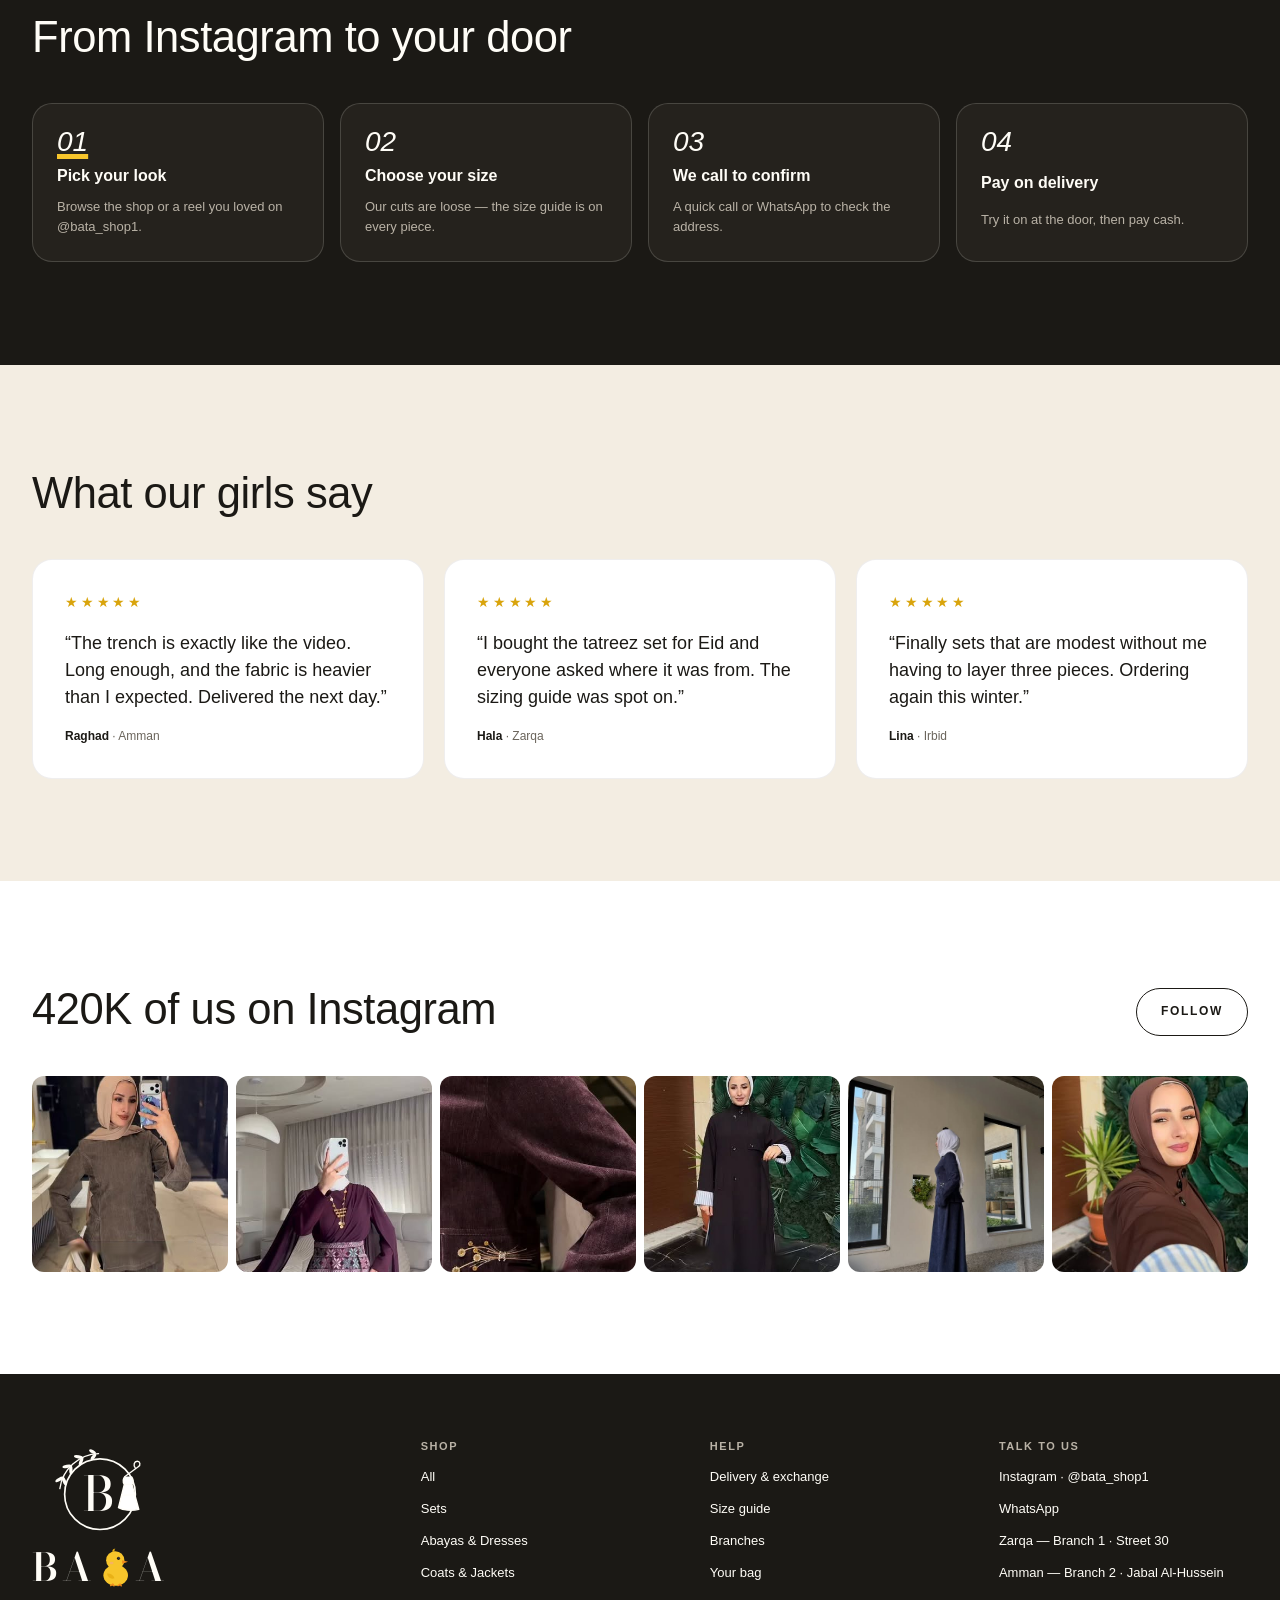
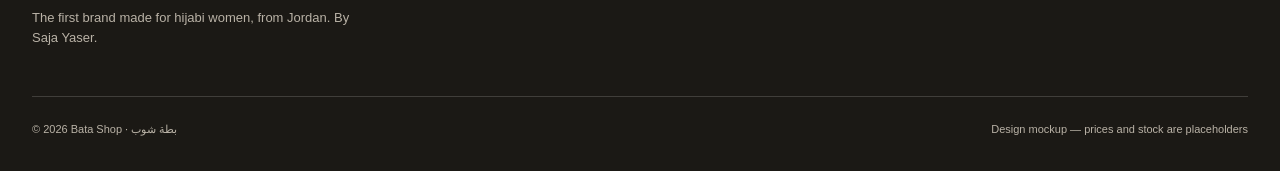
==== commit 9092c818: "Hero: three looks fanned out like photo prints Centred headline, line and Shop Now above three of Ba" ====
--- a/index.html
+++ b/index.html
@@ -11,24 +11,30 @@
   <link rel="preconnect" href="https://fonts.googleapis.com">
   <link rel="preconnect" href="https://fonts.gstatic.com" crossorigin>
   <link rel="stylesheet" href="https://fonts.googleapis.com/css2?family=Bodoni+Moda:opsz,wght@6..96,500..600&family=Gilda+Display&display=swap">
-  <link rel="stylesheet" href="assets/css/tokens.css?v=22">
-  <link rel="stylesheet" href="assets/css/styles.css?v=22">
+  <link rel="stylesheet" href="assets/css/tokens.css?v=28">
+  <link rel="stylesheet" href="assets/css/styles.css?v=28">
 </head>
 <body data-page="home">
 
   <main id="main">
     <section class="b-hero">
       <p class="b-hero__eyebrow">Modest wear, modern days</p>
-      <h1 class="b-hero__title">
-        Timeless <a class="b-pill" href="product.html?id=camel-trench-coat" aria-label="Camel Trench Coat"><img src="assets/img/products/look-10.jpg" alt="" style="--y:22%"></a> Looks<br>
-        for <a class="b-pill b-pill--wide" href="product.html?id=aubergine-suit-set" aria-label="Aubergine Suit Set"><img src="assets/img/products/look-04.jpg" alt="" style="--y:18%"></a> Every <a class="b-pill" href="product.html?id=noir-striped-cuff-coat" aria-label="Noir Striped-Cuff Coat"><img src="assets/img/products/look-09.jpg" alt="" style="--y:20%"></a> You
-      </h1>
-      <div class="b-hero__foot">
-        <p class="b-hero__lead">Comfortable, modest and effortlessly stylish — made for your everyday moments.</p>
-        <div class="b-hero__actions">
-          <a class="b-hero__cta" href="shop.html">Shop Now <svg class="b-icon" viewBox="0 0 24 24" aria-hidden="true"><path d="M5 12h14M13 6l6 6-6 6"/></svg></a>
-          <a class="b-text-link" href="shop.html#new">See what's new</a>
-        </div>
+      <h1 class="b-hero__title">Timeless Looks for Every You</h1>
+      <p class="b-hero__lead">Comfortable, modest and effortlessly stylish — made for your everyday moments.</p>
+      <a class="b-hero__cta" href="shop.html">Shop Now <svg class="b-icon" viewBox="0 0 24 24" aria-hidden="true"><path d="M5 12h14M13 6l6 6-6 6"/></svg></a>
+      <div class="b-hero__fan" role="group" aria-label="This season's looks">
+        <a class="b-print" href="product.html?id=camel-trench-coat">
+          <img src="assets/img/products/look-10.jpg" alt="Camel Trench Coat">
+          <span class="b-print__caption">Camel Trench Coat</span>
+        </a>
+        <a class="b-print" href="product.html?id=aubergine-suit-set">
+          <img src="assets/img/products/look-04.jpg" alt="Aubergine Suit Set">
+          <span class="b-print__caption">Aubergine Suit Set</span>
+        </a>
+        <a class="b-print" href="product.html?id=noir-striped-cuff-coat">
+          <img src="assets/img/products/look-09.jpg" alt="Noir Striped-Cuff Coat">
+          <span class="b-print__caption">Noir Striped-Cuff Coat</span>
+        </a>
       </div>
     </section>
 
@@ -85,7 +91,7 @@
     </section>
   </main>
 
-  <script src="assets/js/catalog.js?v=22"></script>
-  <script src="assets/js/app.js?v=22"></script>
+  <script src="assets/js/catalog.js?v=28"></script>
+  <script src="assets/js/app.js?v=28"></script>
 </body>
 </html>
--- a/assets/css/styles.css
+++ b/assets/css/styles.css
@@ -676,87 +676,48 @@
   text-underline-offset: 0.2em;
 }
 
-/* ========== Hero: one still headline with photo pills set between the words ========== */
+/* ========== Hero: centred headline over three looks fanned out like photo prints ========== */
 .b-hero {
-  padding: clamp(2.5rem, 7vw, 6.5rem) var(--gutter) clamp(2.5rem, 6vw, 5.5rem);
+  display: grid;
+  grid-template-columns: minmax(0, 1fr);
+  justify-items: center;
+  gap: clamp(0.9rem, 1.6vw, 1.25rem);
+  padding: clamp(2rem, 3.5vw, 3rem) var(--gutter) clamp(2.5rem, 4vw, 3.75rem);
   background: var(--color-sand);
+  text-align: center;
+  overflow: hidden;
 }
 
 .b-hero__eyebrow {
-  font-size: clamp(0.72rem, 1vw, 0.95rem);
+  font-size: clamp(0.72rem, 1vw, 0.9rem);
   letter-spacing: 0.2em;
   text-transform: uppercase;
   color: var(--color-ink-muted);
 }
 
 .b-hero__title {
-  margin-top: clamp(1rem, 2vw, 1.75rem);
+  max-width: 16ch;
   font-family: var(--font-serif);
-  font-size: clamp(2.75rem, 8.6vw, 9.5rem);
+  font-size: clamp(2.6rem, 4.4vw, 4.6rem);
   font-weight: 400;
-  line-height: 1.08;
-  letter-spacing: -0.015em;
+  line-height: 1.04;
+  letter-spacing: -0.01em;
   color: var(--color-ink);
 }
 
-/* A look, cropped to a pill, sitting on the text line */
-.b-pill {
-  display: inline-block;
-  width: 1.6em;
-  height: 0.78em;
-  margin-inline: 0.04em;
-  border-radius: var(--radius-full);
-  overflow: hidden;
-  vertical-align: -0.06em;
-  background: var(--color-sand-deep);
-  transition: transform var(--duration-base) var(--ease-out);
-}
-
-.b-pill--wide {
-  width: 2.3em;
-}
-
-.b-pill img {
-  width: 100%;
-  height: 100%;
-  object-fit: cover;
-  object-position: center var(--y, 25%);
-}
-
-.b-pill:hover {
-  transform: rotate(-3deg) scale(1.04);
-}
-
-.b-hero__foot {
-  display: flex;
-  flex-wrap: wrap;
-  align-items: end;
-  justify-content: space-between;
-  gap: var(--space-6) var(--space-10);
-  margin-top: clamp(1.75rem, 3.5vw, 3rem);
-  padding-top: clamp(1.25rem, 2vw, 1.75rem);
-  border-top: var(--border-thin) solid var(--color-line);
-}
-
 .b-hero__lead {
-  max-width: 30rem;
-  font-size: clamp(1rem, 1.25vw, 1.2rem);
+  max-width: 32rem;
+  font-size: clamp(1rem, 1.2vw, 1.15rem);
   line-height: 1.5;
   color: var(--color-ink-muted);
 }
 
-.b-hero__actions {
-  display: flex;
-  flex-wrap: wrap;
-  align-items: center;
-  gap: var(--space-6);
-}
-
 .b-hero__cta {
   display: inline-flex;
   align-items: center;
   gap: clamp(1rem, 1.6vw, 1.5rem);
   height: clamp(3rem, 3.5vw, 3.4rem);
+  margin-top: var(--space-2);
   padding-inline: clamp(1.5rem, 2.4vw, 2.4rem);
   border-radius: var(--radius-full);
   background: var(--color-duck);
@@ -781,9 +742,82 @@
   transform: translateX(0.2rem);
 }
 
+/* Three looks as white-bordered prints, the outer two tilted out behind the middle one */
+.b-hero__fan {
+  display: flex;
+  justify-content: center;
+  margin-top: clamp(1.25rem, 2.2vw, 2rem);
+}
+
+.b-print {
+  position: relative;
+  display: block;
+  width: clamp(6.75rem, 14.5vw, 13rem);
+  padding: clamp(0.4rem, 0.6vw, 0.6rem) clamp(0.4rem, 0.6vw, 0.6rem) clamp(1.75rem, 2.5vw, 2.4rem);
+  background: var(--color-surface);
+  box-shadow: var(--shadow-float);
+  transition: transform var(--duration-slow) var(--ease-out);
+}
+
+.b-print img {
+  width: 100%;
+  aspect-ratio: 3 / 4;
+  object-fit: cover;
+  object-position: center 25%;
+}
+
+.b-print__caption {
+  display: block;
+  margin-top: clamp(0.35rem, 0.6vw, 0.55rem);
+  font-family: var(--font-serif);
+  font-size: clamp(0.8rem, 1.1vw, 1rem);
+  color: var(--color-ink);
+  white-space: nowrap;
+  overflow: hidden;
+  text-overflow: ellipsis;
+}
+
+.b-print:nth-child(1) {
+  transform: rotate(-7deg) translate(9%, 6%);
+}
+
+/* side captions sit away from the middle print so they aren't covered */
+.b-print:nth-child(1) .b-print__caption {
+  text-align: left;
+}
+
+.b-print:nth-child(3) .b-print__caption {
+  text-align: right;
+}
+
+.b-print:nth-child(2) {
+  z-index: 2;
+  transform: rotate(-1.5deg);
+}
+
+.b-print:nth-child(3) {
+  transform: rotate(6deg) translate(-9%, 5%);
+}
+
+.b-print:hover,
+.b-print:focus-visible {
+  z-index: 3;
+  transform: rotate(0deg) translateY(-0.6rem);
+}
+
 @media (max-width: 47.99rem) {
-  .b-hero__title br {
-    display: none;
+  .b-print__caption {
+    font-size: 0.75rem;
+    line-height: 1.2;
+    white-space: normal;
+  }
+
+  .b-print:nth-child(1) {
+    transform: rotate(-6deg) translate(4%, 5%);
+  }
+
+  .b-print:nth-child(3) {
+    transform: rotate(5deg) translate(-4%, 4%);
   }
 }
 
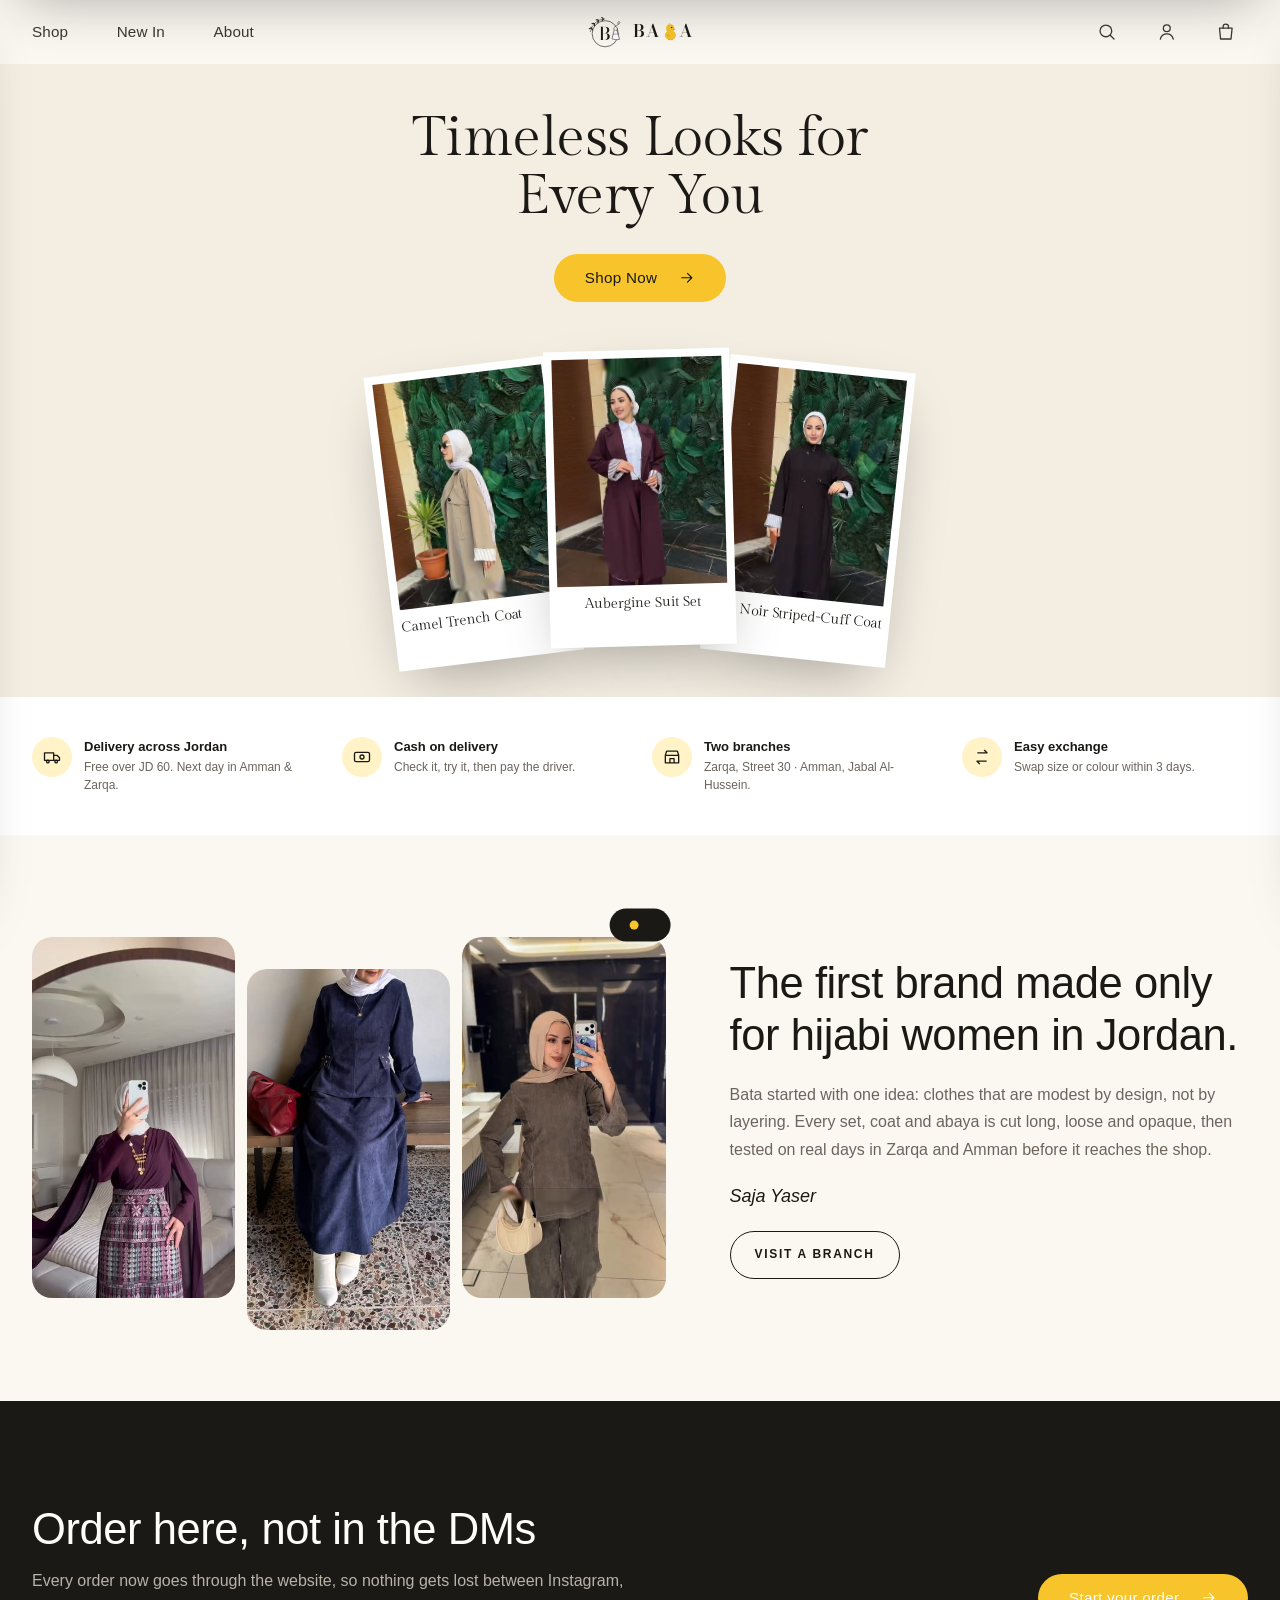
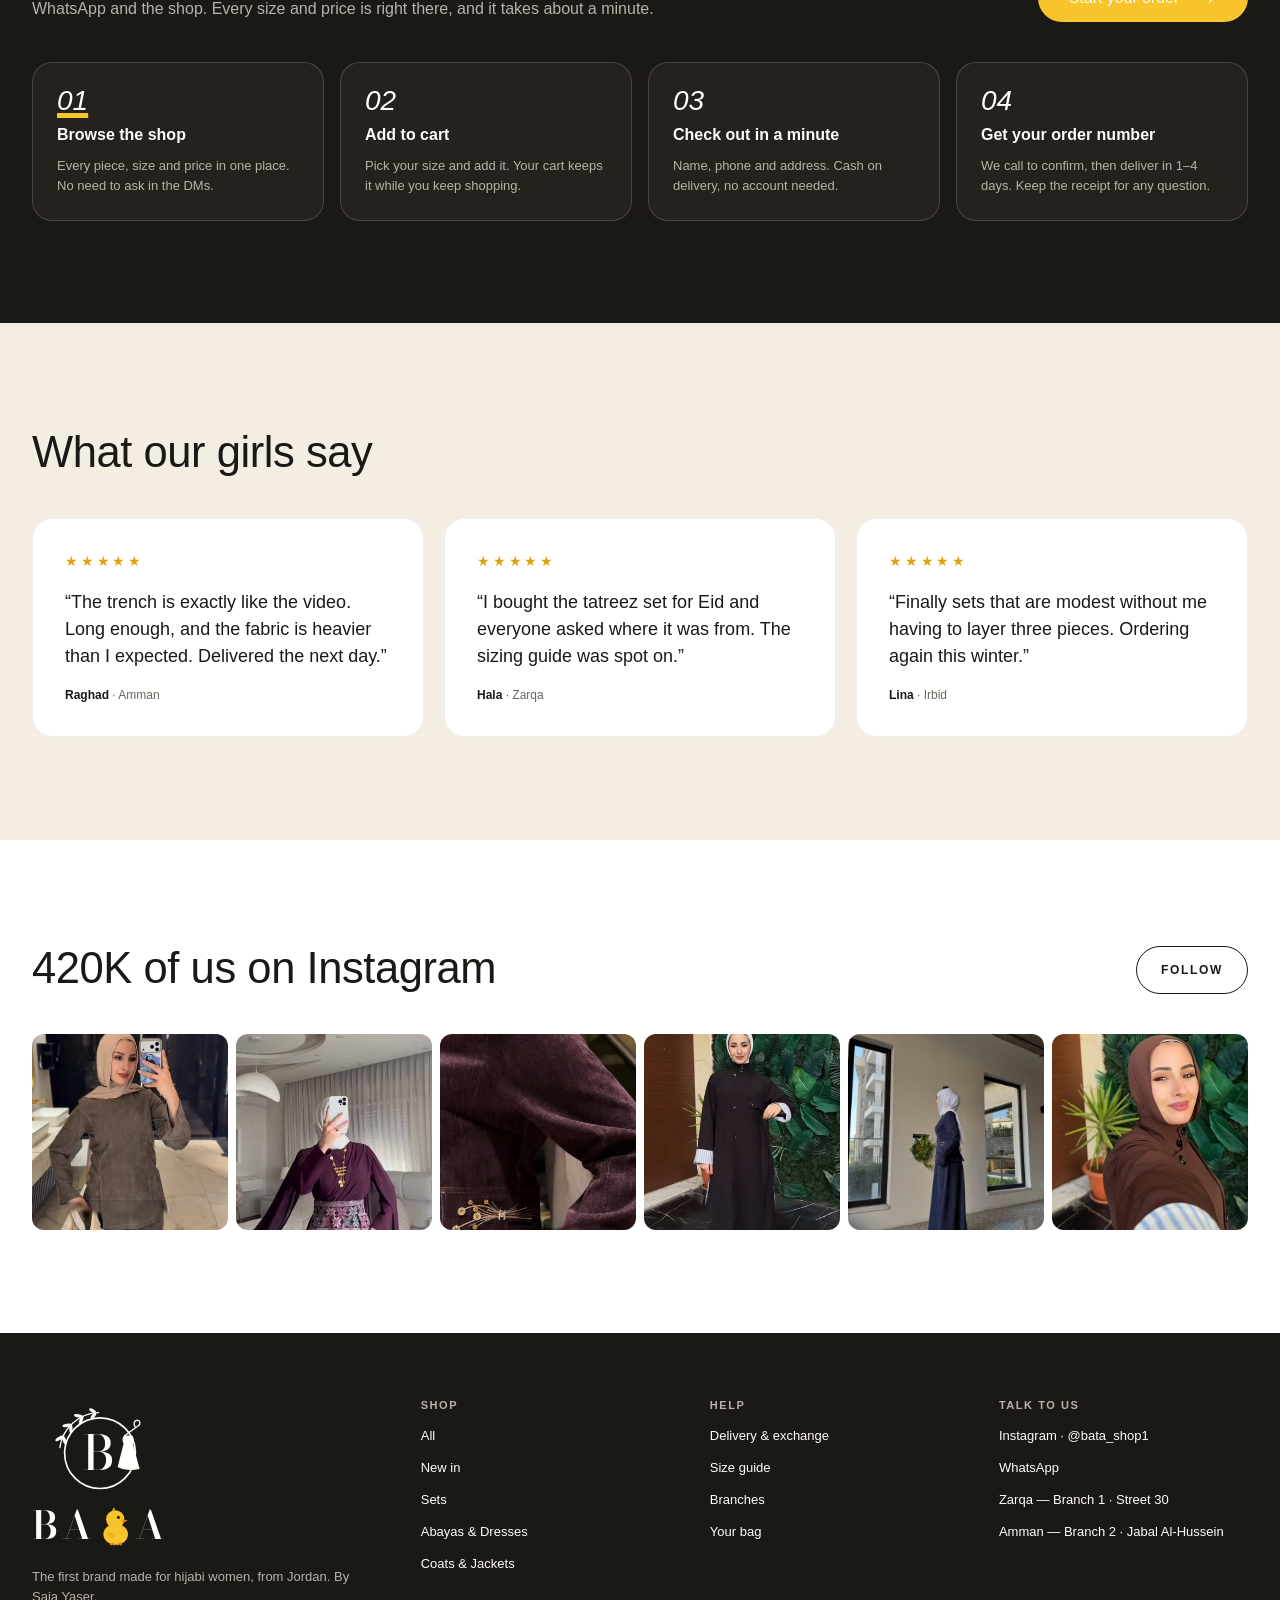
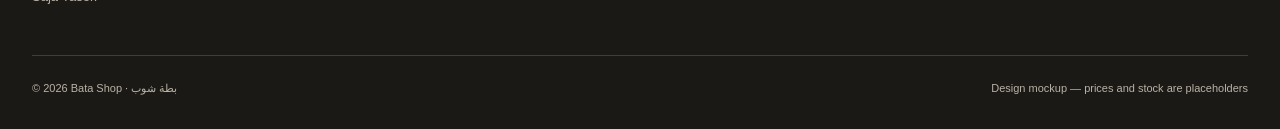
==== commit c8052868: "Shop and checkout UX pass - Home: trim the hero to headline + Shop Now; the how-to-order band now as" ====
--- a/index.html
+++ b/index.html
@@ -11,16 +11,14 @@
   <link rel="preconnect" href="https://fonts.googleapis.com">
   <link rel="preconnect" href="https://fonts.gstatic.com" crossorigin>
   <link rel="stylesheet" href="https://fonts.googleapis.com/css2?family=Bodoni+Moda:opsz,wght@6..96,500..600&family=Gilda+Display&display=swap">
-  <link rel="stylesheet" href="assets/css/tokens.css?v=28">
-  <link rel="stylesheet" href="assets/css/styles.css?v=28">
+  <link rel="stylesheet" href="assets/css/tokens.css?v=31">
+  <link rel="stylesheet" href="assets/css/styles.css?v=31">
 </head>
 <body data-page="home">
 
   <main id="main">
     <section class="b-hero">
-      <p class="b-hero__eyebrow">Modest wear, modern days</p>
       <h1 class="b-hero__title">Timeless Looks for Every You</h1>
-      <p class="b-hero__lead">Comfortable, modest and effortlessly stylish — made for your everyday moments.</p>
       <a class="b-hero__cta" href="shop.html">Shop Now <svg class="b-icon" viewBox="0 0 24 24" aria-hidden="true"><path d="M5 12h14M13 6l6 6-6 6"/></svg></a>
       <div class="b-hero__fan" role="group" aria-label="This season's looks">
         <a class="b-print" href="product.html?id=camel-trench-coat">
@@ -63,12 +61,18 @@
 
     <section class="b-section b-tone--ink" id="order">
       <div class="b-container">
-        <div class="b-section-head"><div class="b-section-head__copy"><h2 class="b-title">From Instagram to your door</h2></div></div>
+        <div class="b-section-head">
+          <div class="b-section-head__copy">
+            <h2 class="b-title">Order here, not in the DMs</h2>
+            <p class="b-section-head__lead">Every order now goes through the website, so nothing gets lost between Instagram, WhatsApp and the shop. Every size and price is right there, and it takes about a minute.</p>
+          </div>
+          <a class="b-hero__cta" href="shop.html">Start your order <svg class="b-icon" viewBox="0 0 24 24" aria-hidden="true"><path d="M5 12h14M13 6l6 6-6 6"/></svg></a>
+        </div>
         <ol class="b-steps">
-          <li class="b-step"><span class="b-step__title">Pick your look</span><span class="b-step__text">Browse the shop or a reel you loved on @bata_shop1.</span></li>
-          <li class="b-step"><span class="b-step__title">Choose your size</span><span class="b-step__text">Our cuts are loose — the size guide is on every piece.</span></li>
-          <li class="b-step"><span class="b-step__title">We call to confirm</span><span class="b-step__text">A quick call or WhatsApp to check the address.</span></li>
-          <li class="b-step"><span class="b-step__title">Pay on delivery</span><span class="b-step__text">Try it on at the door, then pay cash.</span></li>
+          <li class="b-step"><span class="b-step__title">Browse the shop</span><span class="b-step__text">Every piece, size and price in one place. No need to ask in the DMs.</span></li>
+          <li class="b-step"><span class="b-step__title">Add to cart</span><span class="b-step__text">Pick your size and add it. Your cart keeps it while you keep shopping.</span></li>
+          <li class="b-step"><span class="b-step__title">Check out in a minute</span><span class="b-step__text">Name, phone and address. Cash on delivery, no account needed.</span></li>
+          <li class="b-step"><span class="b-step__title">Get your order number</span><span class="b-step__text">We call to confirm, then deliver in 1–4 days. Keep the receipt for any question.</span></li>
         </ol>
       </div>
     </section>
@@ -91,7 +95,7 @@
     </section>
   </main>
 
-  <script src="assets/js/catalog.js?v=28"></script>
-  <script src="assets/js/app.js?v=28"></script>
+  <script src="assets/js/catalog.js?v=31"></script>
+  <script src="assets/js/app.js?v=31"></script>
 </body>
 </html>
--- a/assets/css/styles.css
+++ b/assets/css/styles.css
@@ -144,6 +144,13 @@
 .b-section-head__copy {
   display: grid;
   gap: var(--space-3);
+}
+
+.b-section-head__lead {
+  max-width: 40rem;
+  font-size: var(--text-lg);
+  line-height: var(--leading-relaxed);
+  color: var(--color-ink-muted);
 }
 
 /* ========== Buttons ========== */
@@ -173,7 +180,8 @@
 }
 
 .b-btn--primary:hover {
-  background: var(--color-ink-soft);
+  background: var(--color-ink);
+  opacity: 0.86;
 }
 
 .b-btn--ghost {
@@ -886,73 +894,6 @@
   color: var(--color-ink-muted);
 }
 
-/* ========== Category tiles ========== */
-.b-cats {
-  display: grid;
-  gap: var(--space-5);
-}
-
-.b-cat {
-  position: relative;
-  display: block;
-  aspect-ratio: 4 / 5;
-  border-radius: var(--radius-lg);
-  overflow: hidden;
-  background: var(--color-sand);
-}
-
-.b-cat img {
-  width: 100%;
-  height: 100%;
-  object-fit: cover;
-  transition: transform var(--duration-slow) var(--ease-out);
-}
-
-.b-cat::after {
-  content: "";
-  position: absolute;
-  inset: 45% 0 0;
-  background: linear-gradient(transparent, rgb(27 25 21 / 0.65));
-}
-
-.b-cat:hover img {
-  transform: scale(1.04);
-}
-
-.b-cat__label {
-  position: absolute;
-  left: var(--space-5);
-  right: var(--space-5);
-  bottom: var(--space-5);
-  z-index: 1;
-  display: flex;
-  justify-content: space-between;
-  align-items: end;
-  color: var(--color-on-ink);
-}
-
-.b-cat__name {
-  font-family: var(--font-display);
-  font-size: var(--text-3xl);
-  line-height: 1.1;
-}
-
-.b-cat__count {
-  font-size: var(--text-xs);
-  letter-spacing: var(--tracking-label);
-  text-transform: uppercase;
-}
-
-@media (min-width: 48rem) {
-  .b-cats {
-    grid-template-columns: repeat(3, 1fr);
-  }
-
-  .b-cat:nth-child(2) {
-    margin-top: var(--space-12);
-  }
-}
-
 /* ========== Product grid & card ========== */
 .b-grid {
   display: grid;
@@ -976,14 +917,24 @@
 .b-card {
   position: relative;
   display: grid;
-  gap: var(--space-3);
+  grid-template-rows: auto 1fr auto;
+  gap: var(--space-3);
+  padding: var(--space-2) var(--space-2) var(--space-3);
+  border: var(--border-thin) solid var(--color-line-faint);
+  border-radius: var(--radius-lg);
+  background: var(--color-surface);
+  transition: box-shadow var(--duration-base);
+}
+
+.b-card:hover {
+  box-shadow: var(--shadow-card);
 }
 
 .b-card__media {
   position: relative;
   display: block;
   aspect-ratio: 3 / 4;
-  border-radius: var(--radius-lg);
+  border-radius: var(--radius-md);
   overflow: hidden;
   background: var(--color-sand);
 }
@@ -997,48 +948,21 @@
 }
 
 .b-card:hover .b-card__media img {
-  transform: scale(1.05);
+  transform: scale(1.04);
 }
 
 .b-card__badge {
   position: absolute;
-  top: var(--space-3);
-  left: var(--space-3);
-}
-
-.b-card__quick {
-  position: absolute;
-  left: var(--space-3);
-  right: var(--space-3);
-  bottom: var(--space-3);
-  min-height: 2.6rem;
-  background: rgb(255 255 255 / 0.94);
-  border-color: transparent;
-  opacity: 0;
-  transform: translateY(0.5rem);
-  transition: opacity var(--duration-base), transform var(--duration-base) var(--ease-out), background var(--duration-base);
-}
-
-.b-card__quick:hover {
-  background: var(--color-duck);
-}
-
-.b-card:hover .b-card__quick,
-.b-card__quick:focus-visible {
-  opacity: 1;
-  transform: none;
-}
-
-@media (hover: none) {
-  .b-card__quick {
-    display: none;
-  }
+  top: var(--space-2);
+  left: var(--space-2);
 }
 
 .b-card__info {
   display: flex;
   justify-content: space-between;
-  gap: var(--space-3);
+  align-items: baseline;
+  gap: var(--space-3);
+  padding-inline: var(--space-1);
 }
 
 .b-card__name {
@@ -1050,6 +974,30 @@
   font-size: var(--text-md);
   font-weight: 600;
   white-space: nowrap;
+}
+
+/* Size + Add to cart sit side by side, and stack when the card is narrow */
+.b-card__buy {
+  display: flex;
+  flex-wrap: wrap;
+  gap: var(--space-2);
+  padding-inline: var(--space-1);
+}
+
+.b-card__size {
+  flex: 1 0 5.5rem;
+  min-height: 2.6rem;
+  padding-inline: var(--space-4) var(--space-8);
+  border-radius: var(--radius-full);
+  background-position: right var(--space-3) center;
+  font-size: var(--text-sm);
+}
+
+.b-card__add {
+  flex: 999 1 8rem;
+  min-height: 2.6rem;
+  padding-inline: var(--space-4);
+  font-size: var(--text-xs);
 }
 
 .b-card__swatch {
@@ -1347,6 +1295,19 @@
 }
 
 /* ========== Shop ========== */
+/* ========== Shop page ========== */
+.b-shop {
+  padding-block: clamp(2rem, 4vw, 3.5rem) var(--section);
+}
+
+.b-shop__head {
+  display: grid;
+  justify-items: center;
+  gap: var(--space-3);
+  margin-bottom: var(--space-6);
+  text-align: center;
+}
+
 .b-tabs {
   display: flex;
   justify-content: safe center;
@@ -1379,7 +1340,7 @@
 .b-toolbar {
   display: grid;
   gap: var(--space-4);
-  margin-block: var(--space-8) var(--space-10);
+  margin-block: var(--space-6) var(--space-4);
   padding-block: var(--space-4);
   border-block: var(--border-thin) solid var(--color-line);
 }
@@ -1391,7 +1352,13 @@
   gap: var(--space-2);
 }
 
+.b-toolbar__filters {
+  display: grid;
+  gap: var(--space-3);
+}
+
 .b-toolbar__label {
+  min-width: 3.75rem;
   margin-right: var(--space-2);
   font-size: var(--text-xs);
   font-weight: 600;
@@ -1424,6 +1391,42 @@
   height: 1.4rem;
   border-radius: var(--radius-full);
   box-shadow: inset 0 0 0 1px rgb(0 0 0 / 0.1);
+}
+
+.b-size-chip {
+  min-width: 2.75rem;
+  height: 2.25rem;
+  padding: 0 var(--space-3);
+  border: var(--border-thin) solid var(--color-line-strong);
+  border-radius: var(--radius-full);
+  font-size: var(--text-sm);
+  font-weight: 600;
+  transition: background var(--duration-base), color var(--duration-base), border-color var(--duration-base);
+}
+
+.b-size-chip:hover {
+  border-color: var(--color-ink);
+}
+
+.b-size-chip.is-active {
+  background: var(--color-ink);
+  border-color: var(--color-ink);
+  color: var(--color-on-ink);
+}
+
+.b-results {
+  display: flex;
+  align-items: center;
+  justify-content: space-between;
+  gap: var(--space-3);
+  margin-bottom: var(--space-6);
+}
+
+.b-clear {
+  font-size: var(--text-sm);
+  font-weight: 600;
+  text-decoration: underline;
+  text-underline-offset: 0.2em;
 }
 
 .b-toolbar__row {
@@ -1666,8 +1669,8 @@
 }
 
 .b-sizes {
-  display: flex;
-  flex-wrap: wrap;
+  display: grid;
+  grid-template-columns: repeat(5, 1fr);
   gap: var(--space-2);
 }
 
@@ -1680,8 +1683,7 @@
 .b-size span {
   display: grid;
   place-items: center;
-  min-width: 3.25rem;
-  height: 2.75rem;
+  height: 3.25rem;
   padding: 0 var(--space-3);
   border: var(--border-thin) solid var(--color-line-strong);
   border-radius: var(--radius-md);
@@ -1706,6 +1708,17 @@
   outline-offset: 2px;
 }
 
+.b-size.is-out span {
+  color: var(--color-ink-muted);
+  text-decoration: line-through;
+  background: var(--color-cream);
+  cursor: not-allowed;
+}
+
+.b-size.is-out span:hover {
+  border-color: var(--color-line-strong);
+}
+
 .b-sizes.is-invalid .b-size span {
   border-color: var(--color-danger);
 }
@@ -1713,8 +1726,17 @@
 .b-pdp__buy {
   display: grid;
   grid-template-columns: auto 1fr;
-  gap: var(--space-3);
-  align-items: center;
+  gap: var(--space-2);
+  align-items: stretch;
+}
+
+.b-pdp__buy .b-stepper button {
+  height: 3.25rem;
+  width: 2.75rem;
+}
+
+.b-pdp__buy .b-btn {
+  min-height: 3.25rem;
 }
 
 .b-pdp__perks {
@@ -1873,15 +1895,25 @@
   margin-top: var(--space-2);
 }
 
+.b-line__end {
+  display: grid;
+  justify-items: end;
+  align-content: start;
+  gap: var(--space-2);
+}
+
 .b-line__remove {
+  padding: var(--space-1) var(--space-3);
+  border-radius: var(--radius-full);
+  background: var(--color-danger);
+  color: var(--color-white);
   font-size: var(--text-xs);
-  text-decoration: underline;
-  text-underline-offset: 0.2em;
-  color: var(--color-ink-muted);
+  font-weight: 600;
+  transition: opacity var(--duration-base);
 }
 
 .b-line__remove:hover {
-  color: var(--color-ink);
+  opacity: 0.85;
 }
 
 .b-line__price {
@@ -2136,6 +2168,13 @@
   border-radius: var(--radius-md);
   font-family: ui-monospace, monospace;
   letter-spacing: var(--tracking-wide);
+}
+
+.b-confirm__actions {
+  display: flex;
+  flex-wrap: wrap;
+  justify-content: center;
+  gap: var(--space-3);
 }
 
 .b-confirm .b-summary {
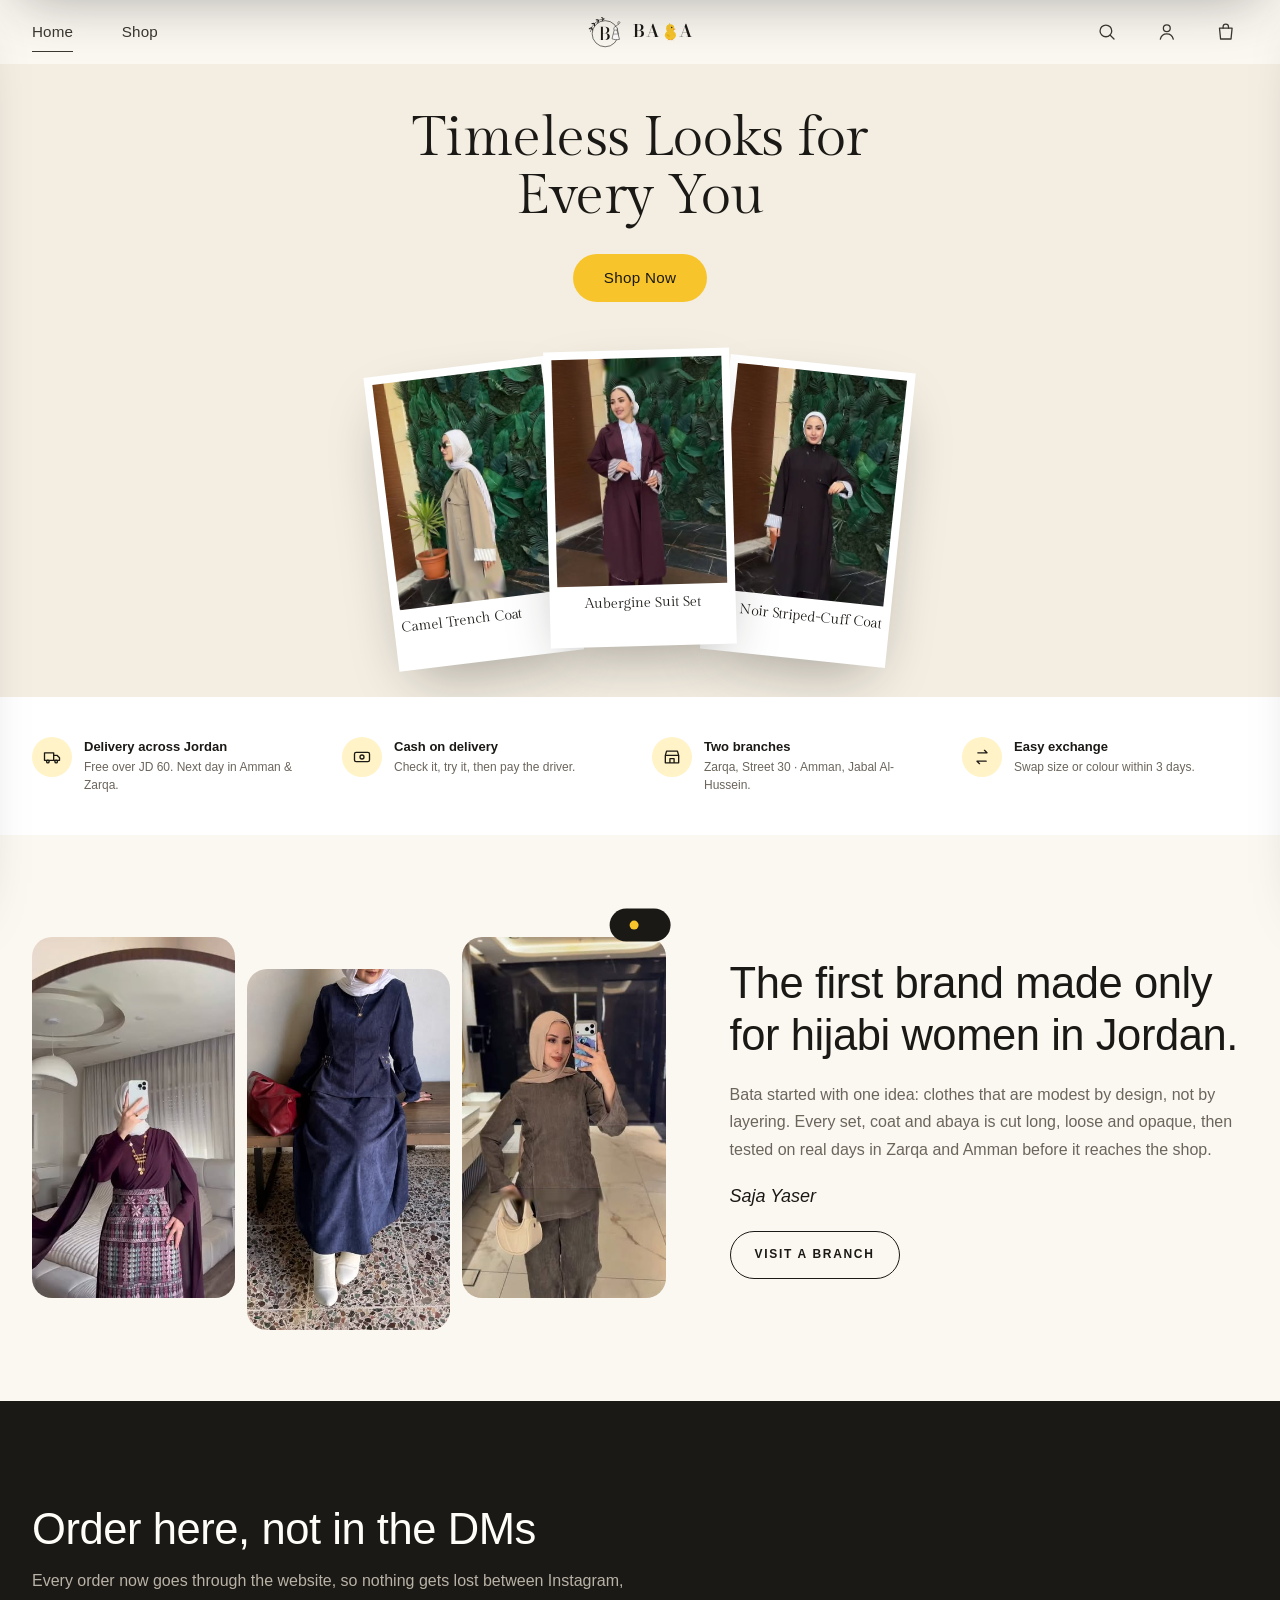
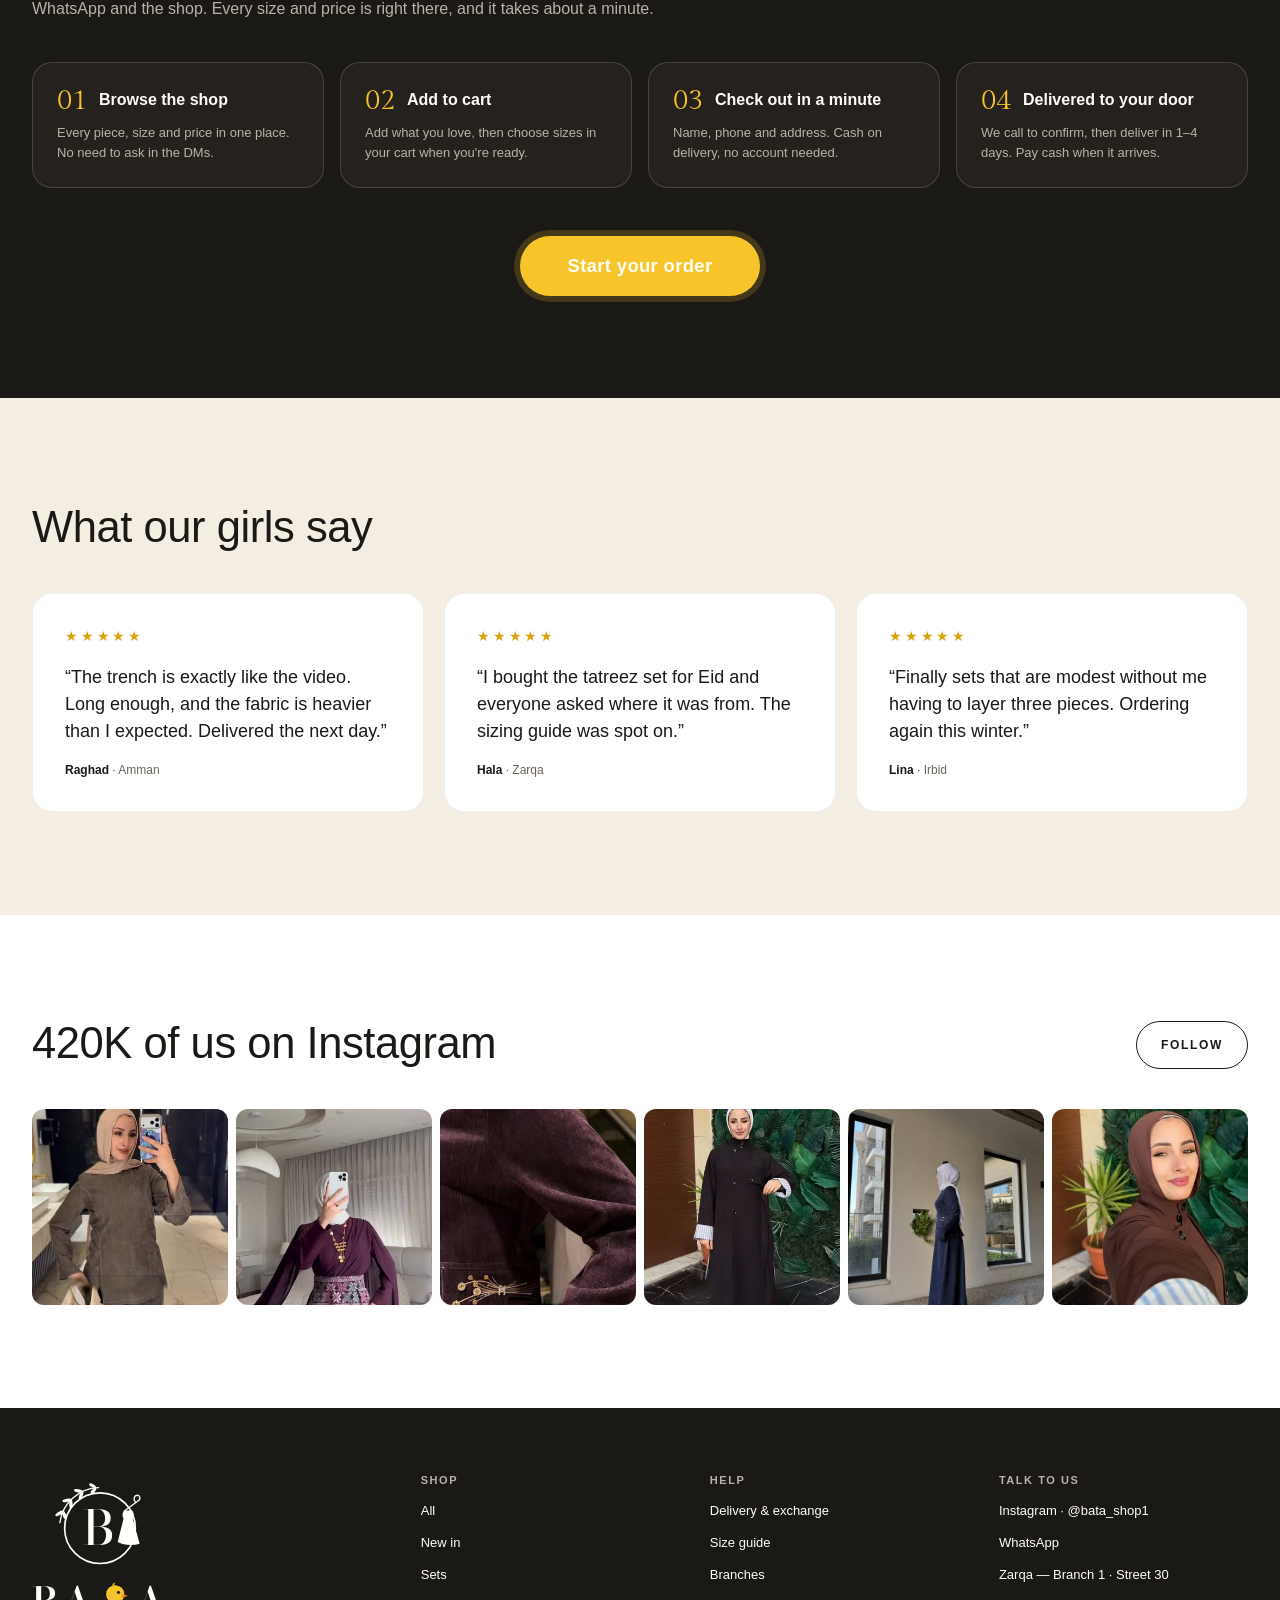
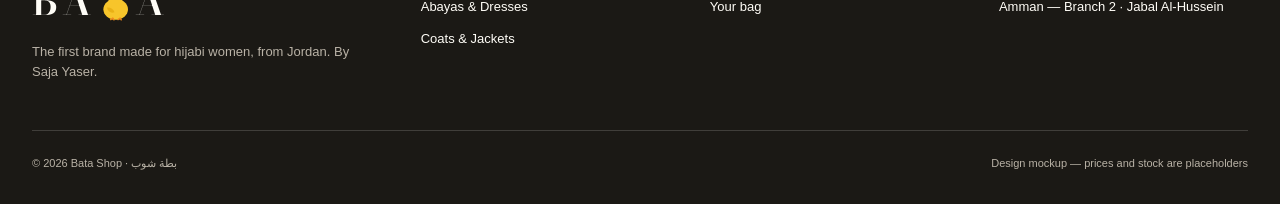
==== commit 5b3793c7: "Simpler shopping flow and checkout - Buttons without arrows; nav is Home and Shop - How-to-order ste" ====
--- a/index.html
+++ b/index.html
@@ -11,15 +11,15 @@
   <link rel="preconnect" href="https://fonts.googleapis.com">
   <link rel="preconnect" href="https://fonts.gstatic.com" crossorigin>
   <link rel="stylesheet" href="https://fonts.googleapis.com/css2?family=Bodoni+Moda:opsz,wght@6..96,500..600&family=Gilda+Display&display=swap">
-  <link rel="stylesheet" href="assets/css/tokens.css?v=31">
-  <link rel="stylesheet" href="assets/css/styles.css?v=31">
+  <link rel="stylesheet" href="assets/css/tokens.css?v=35">
+  <link rel="stylesheet" href="assets/css/styles.css?v=35">
 </head>
 <body data-page="home">
 
   <main id="main">
     <section class="b-hero">
       <h1 class="b-hero__title">Timeless Looks for Every You</h1>
-      <a class="b-hero__cta" href="shop.html">Shop Now <svg class="b-icon" viewBox="0 0 24 24" aria-hidden="true"><path d="M5 12h14M13 6l6 6-6 6"/></svg></a>
+      <a class="b-hero__cta" href="shop.html">Shop Now</a>
       <div class="b-hero__fan" role="group" aria-label="This season's looks">
         <a class="b-print" href="product.html?id=camel-trench-coat">
           <img src="assets/img/products/look-10.jpg" alt="Camel Trench Coat">
@@ -66,14 +66,16 @@
             <h2 class="b-title">Order here, not in the DMs</h2>
             <p class="b-section-head__lead">Every order now goes through the website, so nothing gets lost between Instagram, WhatsApp and the shop. Every size and price is right there, and it takes about a minute.</p>
           </div>
-          <a class="b-hero__cta" href="shop.html">Start your order <svg class="b-icon" viewBox="0 0 24 24" aria-hidden="true"><path d="M5 12h14M13 6l6 6-6 6"/></svg></a>
         </div>
         <ol class="b-steps">
           <li class="b-step"><span class="b-step__title">Browse the shop</span><span class="b-step__text">Every piece, size and price in one place. No need to ask in the DMs.</span></li>
-          <li class="b-step"><span class="b-step__title">Add to cart</span><span class="b-step__text">Pick your size and add it. Your cart keeps it while you keep shopping.</span></li>
+          <li class="b-step"><span class="b-step__title">Add to cart</span><span class="b-step__text">Add what you love, then choose sizes in your cart when you're ready.</span></li>
           <li class="b-step"><span class="b-step__title">Check out in a minute</span><span class="b-step__text">Name, phone and address. Cash on delivery, no account needed.</span></li>
-          <li class="b-step"><span class="b-step__title">Get your order number</span><span class="b-step__text">We call to confirm, then deliver in 1–4 days. Keep the receipt for any question.</span></li>
+          <li class="b-step"><span class="b-step__title">Delivered to your door</span><span class="b-step__text">We call to confirm, then deliver in 1–4 days. Pay cash when it arrives.</span></li>
         </ol>
+        <div class="b-steps__cta">
+          <a class="b-hero__cta b-hero__cta--lg" href="shop.html">Start your order</a>
+        </div>
       </div>
     </section>
 
@@ -95,7 +97,7 @@
     </section>
   </main>
 
-  <script src="assets/js/catalog.js?v=31"></script>
-  <script src="assets/js/app.js?v=31"></script>
+  <script src="assets/js/catalog.js?v=35"></script>
+  <script src="assets/js/app.js?v=35"></script>
 </body>
 </html>
--- a/assets/css/tokens.css
+++ b/assets/css/tokens.css
@@ -119,6 +119,7 @@
   --shadow-glass: 0 10px 34px -14px rgb(27 25 21 / 0.22), inset 0 1px 0 rgb(255 255 255 / 0.8);
   --shadow-card: 0 18px 40px -24px rgb(27 25 21 / 0.35);
   --shadow-float: 0 24px 60px -20px rgb(27 25 21 / 0.4);
+  --shadow-cta: 0 0 0 6px rgb(247 197 43 / 0.18);
   --blur-glass: 18px;
 
   /* ---------- Motion ---------- */
--- a/assets/css/styles.css
+++ b/assets/css/styles.css
@@ -738,16 +738,6 @@
 
 .b-hero__cta:hover {
   background: var(--color-duck-deep);
-}
-
-.b-hero__cta .b-icon {
-  width: 1.15em;
-  height: 1.15em;
-  transition: transform var(--duration-base) var(--ease-out);
-}
-
-.b-hero__cta:hover .b-icon {
-  transform: translateX(0.2rem);
 }
 
 /* Three looks as white-bordered prints, the outer two tilted out behind the middle one */
@@ -917,7 +907,7 @@
 .b-card {
   position: relative;
   display: grid;
-  grid-template-rows: auto 1fr auto;
+  grid-template-rows: auto 1fr;
   gap: var(--space-3);
   padding: var(--space-2) var(--space-2) var(--space-3);
   border: var(--border-thin) solid var(--color-line-faint);
@@ -957,44 +947,23 @@
   left: var(--space-2);
 }
 
-.b-card__info {
-  display: flex;
+.b-card__foot {
+  display: flex;
+  flex-wrap: wrap;
+  align-items: center;
   justify-content: space-between;
-  align-items: baseline;
-  gap: var(--space-3);
-  padding-inline: var(--space-1);
-}
-
-.b-card__name {
-  font-size: var(--text-md);
-  font-weight: 600;
-}
-
-.b-card__price {
-  font-size: var(--text-md);
-  font-weight: 600;
-  white-space: nowrap;
-}
-
-/* Size + Add to cart sit side by side, and stack when the card is narrow */
-.b-card__buy {
-  display: flex;
-  flex-wrap: wrap;
   gap: var(--space-2);
   padding-inline: var(--space-1);
 }
 
-.b-card__size {
-  flex: 1 0 5.5rem;
-  min-height: 2.6rem;
-  padding-inline: var(--space-4) var(--space-8);
-  border-radius: var(--radius-full);
-  background-position: right var(--space-3) center;
-  font-size: var(--text-sm);
+.b-card__price {
+  font-size: var(--text-lg);
+  font-weight: 700;
+  white-space: nowrap;
 }
 
 .b-card__add {
-  flex: 999 1 8rem;
+  flex: 1 1 7.5rem;
   min-height: 2.6rem;
   padding-inline: var(--space-4);
   font-size: var(--text-xs);
@@ -1085,10 +1054,13 @@
   counter-reset: step;
 }
 
+/* Number and title share the first line; the explanation runs underneath */
 .b-step {
   position: relative;
   display: grid;
-  gap: var(--space-2);
+  grid-template-columns: auto 1fr;
+  align-items: center;
+  gap: var(--space-2) var(--space-3);
   padding: var(--space-6);
   border: var(--border-thin) solid var(--color-line);
   border-radius: var(--radius-lg);
@@ -1098,17 +1070,10 @@
 
 .b-step::before {
   content: counter(step, decimal-leading-zero);
-  font-family: var(--font-display);
+  font-family: var(--font-serif);
   font-size: var(--text-3xl);
-  font-style: italic;
   line-height: 1;
-}
-
-.b-step:first-child::before {
-  text-decoration: underline;
-  text-decoration-color: var(--color-duck);
-  text-decoration-thickness: 0.18em;
-  text-underline-offset: 0.12em;
+  color: var(--color-duck);
 }
 
 .b-step__title {
@@ -1117,8 +1082,23 @@
 }
 
 .b-step__text {
+  grid-column: 1 / -1;
   font-size: var(--text-md);
   color: var(--color-ink-muted);
+}
+
+.b-steps__cta {
+  display: flex;
+  justify-content: center;
+  margin-top: var(--space-10);
+}
+
+.b-hero__cta--lg {
+  height: 3.75rem;
+  padding-inline: 3rem;
+  font-size: 1.15rem;
+  font-weight: 600;
+  box-shadow: var(--shadow-cta);
 }
 
 @media (min-width: 48rem) {
@@ -1524,8 +1504,9 @@
 }
 
 .b-field__prefix {
-  display: grid;
-  place-items: center;
+  display: flex;
+  align-items: center;
+  gap: var(--space-2);
   padding: 0 var(--space-3);
   border: var(--border-thin) solid var(--color-line-strong);
   border-right: 0;
@@ -1888,6 +1869,36 @@
   color: var(--color-ink-muted);
 }
 
+.b-line__size {
+  width: auto;
+  min-width: 8.5rem;
+  min-height: 2.25rem;
+  margin-top: var(--space-1);
+  padding-inline: var(--space-3) var(--space-8);
+  border-radius: var(--radius-full);
+  background-position: right var(--space-3) center;
+  font-size: var(--text-sm);
+  justify-self: start;
+}
+
+.b-line__size.is-missing {
+  border-color: var(--color-duck-deep);
+  background-color: var(--color-duck-wash);
+}
+
+.b-mini__size {
+  display: block;
+  margin-top: var(--space-1);
+}
+
+.b-summary__alert {
+  padding: var(--space-2) var(--space-3);
+  border-radius: var(--radius-md);
+  background: var(--color-duck-wash);
+  font-size: var(--text-sm);
+  font-weight: 600;
+}
+
 .b-line__actions {
   display: flex;
   align-items: center;
@@ -2015,29 +2026,14 @@
   color: var(--color-ink-muted);
 }
 
-/* ========== Checkout ========== */
-.b-checkout {
-  display: grid;
-  gap: var(--space-10);
-}
-
-.b-form {
-  display: grid;
-  gap: var(--space-8);
-}
-
+/* ========== Fieldsets ========== */
 .b-fieldset {
   display: grid;
   gap: var(--space-4);
   margin: 0;
   padding: 0;
   border: 0;
-}
-
-.b-fieldset legend {
-  margin-bottom: var(--space-4);
-  font-family: var(--font-display);
-  font-size: var(--text-xl);
+  min-width: 0;
 }
 
 .b-fieldset__row {
@@ -2051,35 +2047,194 @@
   }
 }
 
-.b-option {
-  display: flex;
-  align-items: center;
-  gap: var(--space-3);
+/* ========== Checkout: three short steps ========== */
+.b-checkout {
+  display: grid;
+  gap: var(--space-10);
+}
+
+.b-co {
+  display: grid;
+  gap: var(--space-6);
+}
+
+.b-co__step {
+  display: grid;
+  gap: var(--space-4);
+  padding: var(--space-6);
+  border: var(--border-thin) solid var(--color-line);
+  border-radius: var(--radius-lg);
+  background: var(--color-surface);
+}
+
+.b-co__title {
+  display: flex;
+  align-items: center;
+  gap: var(--space-3);
+  font-size: var(--text-xl);
+  font-weight: 600;
+}
+
+.b-co__num {
+  display: grid;
+  place-items: center;
+  width: 1.9rem;
+  height: 1.9rem;
+  border-radius: var(--radius-full);
+  background: var(--color-ink);
+  color: var(--color-on-ink);
+  font-size: var(--text-sm);
+  font-weight: 700;
+}
+
+.b-co__fields {
+  display: grid;
+  gap: var(--space-4);
+}
+
+.b-co__note summary {
+  font-size: var(--text-sm);
+  font-weight: 600;
+  text-decoration: underline;
+  text-underline-offset: 0.2em;
+  cursor: pointer;
+}
+
+.b-co__note textarea {
+  margin-top: var(--space-3);
+}
+
+.b-co__place {
+  min-height: 3.5rem;
+  font-size: var(--text-md);
+}
+
+.b-co__trust {
+  display: flex;
+  flex-wrap: wrap;
+  justify-content: center;
+  gap: var(--space-2) var(--space-6);
+  font-size: var(--text-sm);
+  color: var(--color-ink-muted);
+}
+
+.b-co__trust li {
+  display: inline-flex;
+  align-items: center;
+  gap: var(--space-2);
+}
+
+.b-co__trust .b-icon {
+  width: 1rem;
+  height: 1rem;
+}
+
+/* Big tappable choice cards with an icon or logo */
+.b-choice {
+  display: grid;
+  grid-template-columns: repeat(auto-fit, minmax(8rem, 1fr));
+  gap: var(--space-3);
+}
+
+.b-choice__opt {
+  position: relative;
+  cursor: pointer;
+}
+
+.b-choice__opt input {
+  position: absolute;
+  opacity: 0;
+  pointer-events: none;
+}
+
+.b-choice__body {
+  display: grid;
+  justify-items: start;
+  gap: var(--space-1);
+  height: 100%;
   padding: var(--space-4);
-  border: var(--border-thin) solid var(--color-line-strong);
+  border: var(--border-thick) solid var(--color-line);
   border-radius: var(--radius-md);
-  cursor: pointer;
-}
-
-.b-option:has(input:checked) {
+  background: var(--color-surface);
+  transition: border-color var(--duration-base), background var(--duration-base);
+}
+
+.b-choice__body strong {
+  font-size: var(--text-base);
+}
+
+.b-choice__body small {
+  font-size: var(--text-sm);
+  color: var(--color-ink-muted);
+}
+
+.b-choice__icon.b-icon {
+  width: 1.75rem;
+  height: 1.75rem;
+  margin-bottom: var(--space-1);
+}
+
+.b-choice__logo {
+  height: 1.75rem;
+  width: auto;
+  margin-bottom: var(--space-1);
+}
+
+.b-choice__opt:hover .b-choice__body {
+  border-color: var(--color-line-strong);
+}
+
+.b-choice__opt input:checked + .b-choice__body {
   border-color: var(--color-ink);
   background: var(--color-duck-wash);
 }
 
-.b-option input {
-  accent-color: var(--color-ink);
-  width: 1.1rem;
-  height: 1.1rem;
-}
-
-.b-option__text {
-  display: grid;
-  flex: 1;
-  font-size: var(--text-md);
-}
-
-.b-option__text small {
-  color: var(--color-ink-muted);
+.b-choice__opt input:focus-visible + .b-choice__body {
+  outline: var(--border-thick) solid var(--color-ink);
+  outline-offset: 2px;
+}
+
+/* Phones: the total and Place order stay pinned to the bottom */
+.b-co__bar {
+  position: sticky;
+  bottom: 0;
+  z-index: var(--z-header);
+  display: flex;
+  align-items: center;
+  justify-content: space-between;
+  gap: var(--space-4);
+  margin: var(--space-8) calc(var(--gutter) * -1) 0;
+  padding: var(--space-3) var(--gutter);
+  border-top: var(--border-thin) solid var(--color-line);
+  background: var(--color-surface);
+}
+
+.b-co__bar strong {
+  font-size: var(--text-lg);
+}
+
+/* Phones use the pinned bar, so the in-form button would only repeat it */
+@media (max-width: 55.99rem) {
+  .b-co__place {
+    display: none;
+  }
+}
+
+@media (min-width: 56rem) {
+  .b-checkout {
+    grid-template-columns: 1fr 24rem;
+    gap: var(--space-10);
+    align-items: start;
+  }
+
+  .b-checkout .b-summary {
+    position: sticky;
+    top: calc(var(--header-h) + var(--space-6));
+  }
+
+  .b-co__bar {
+    display: none;
+  }
 }
 
 .b-mini {
@@ -2122,19 +2277,6 @@
 .b-mini small {
   display: block;
   color: var(--color-ink-muted);
-}
-
-@media (min-width: 56rem) {
-  .b-checkout {
-    grid-template-columns: 1fr 24rem;
-    gap: var(--space-16);
-    align-items: start;
-  }
-
-  .b-checkout .b-summary {
-    position: sticky;
-    top: calc(var(--header-h) + var(--space-6));
-  }
 }
 
 .b-confirm {
